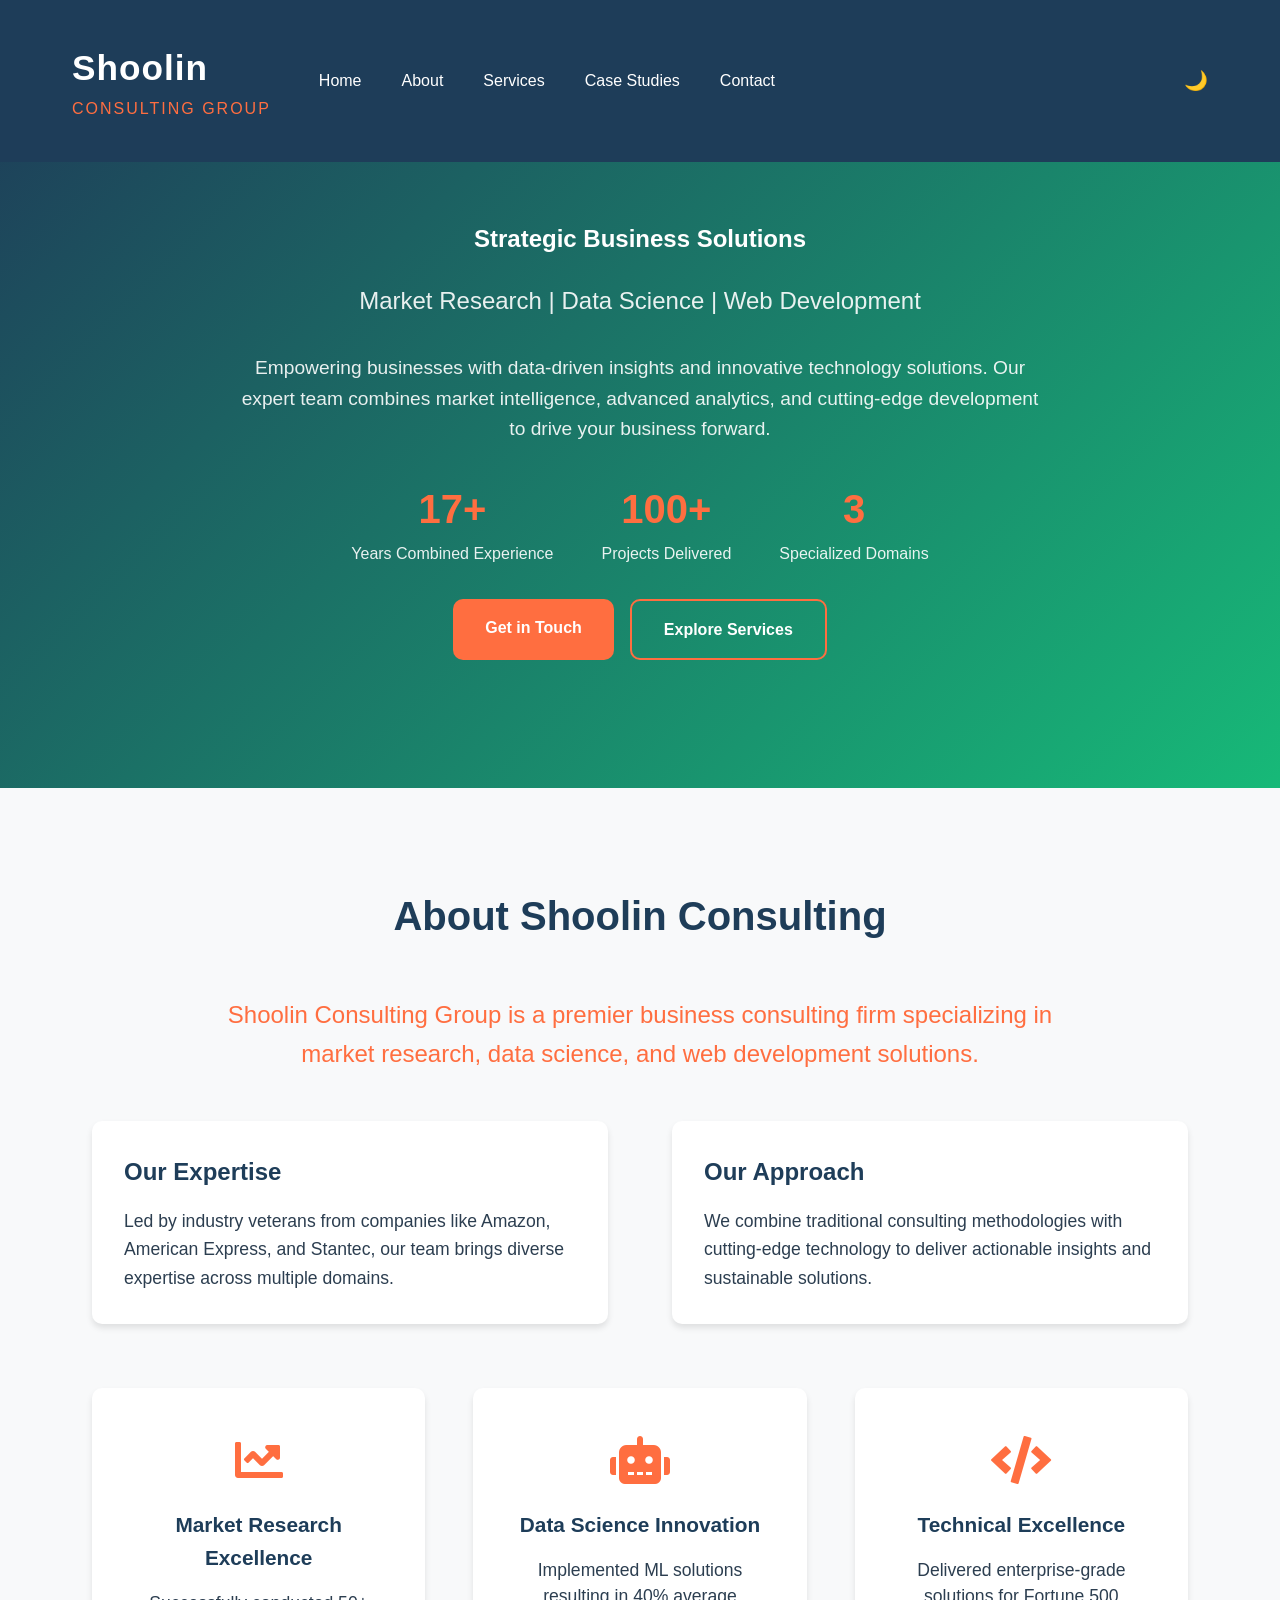
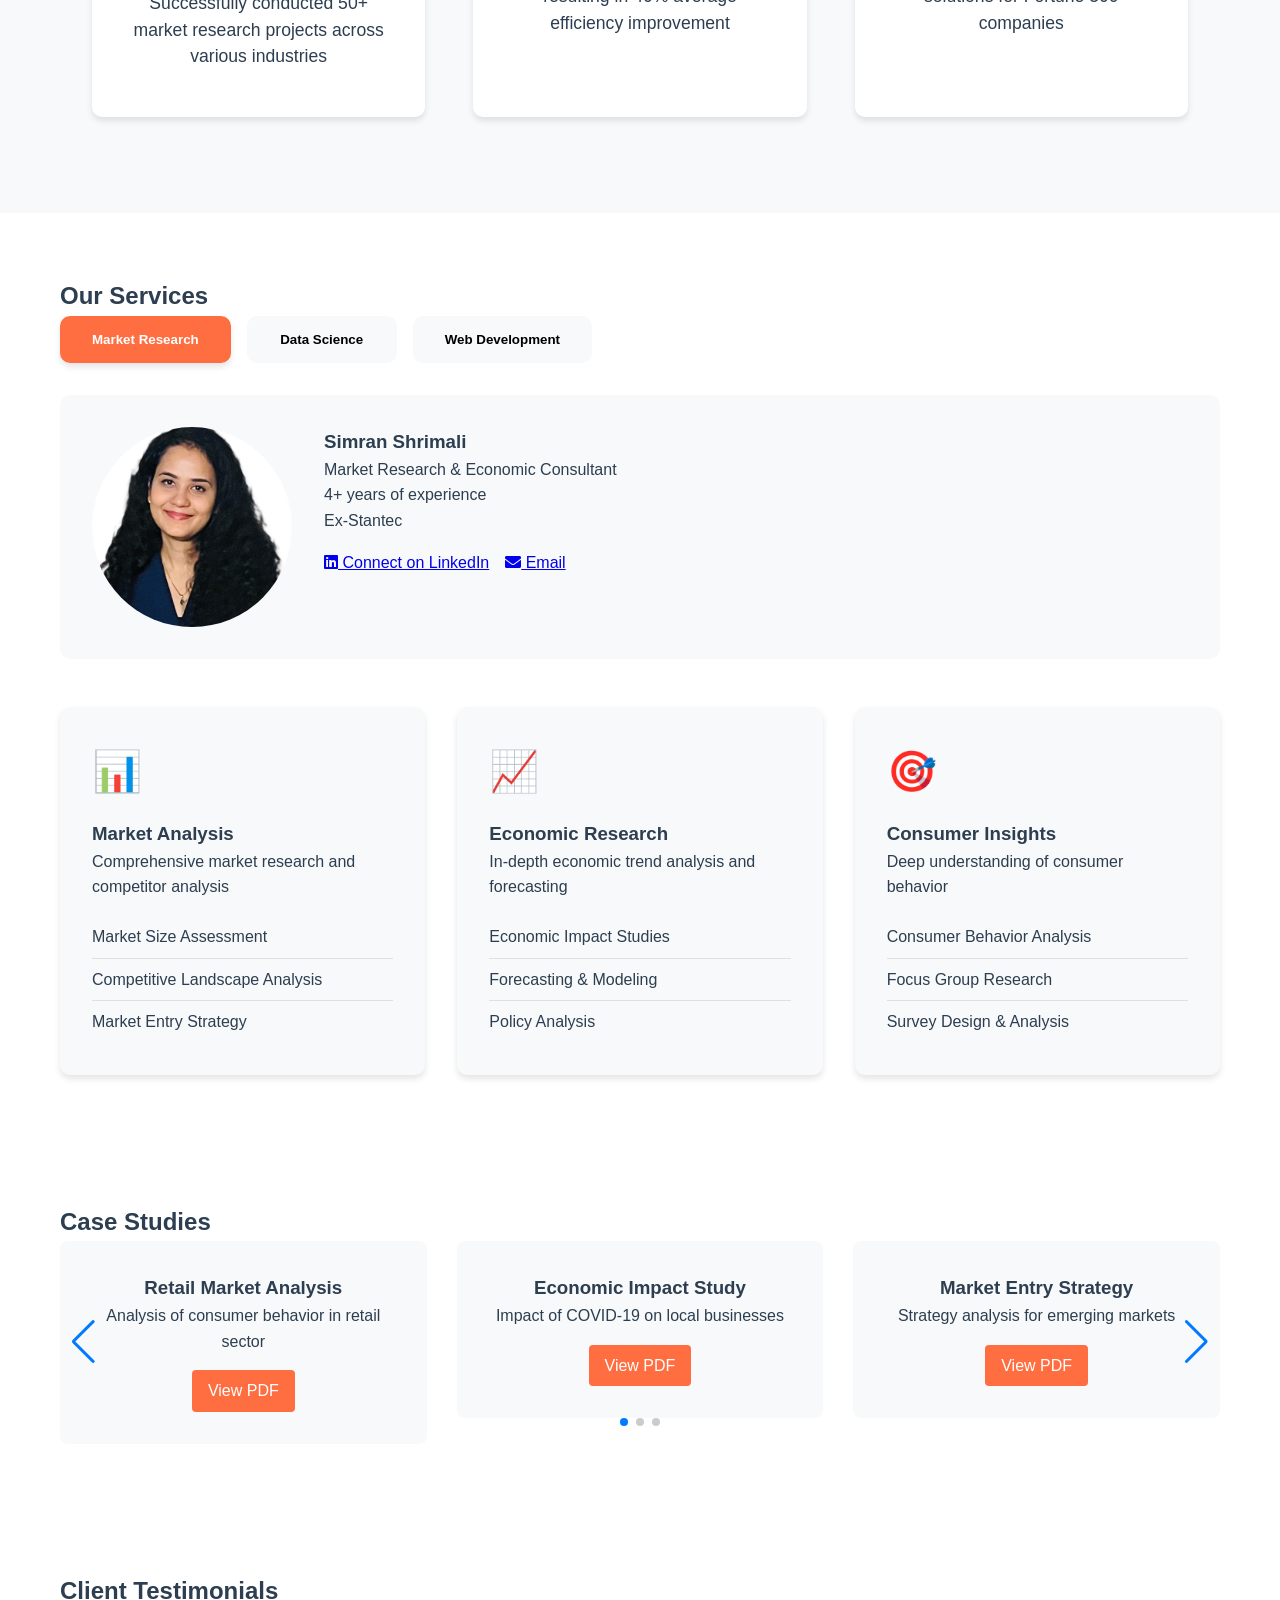
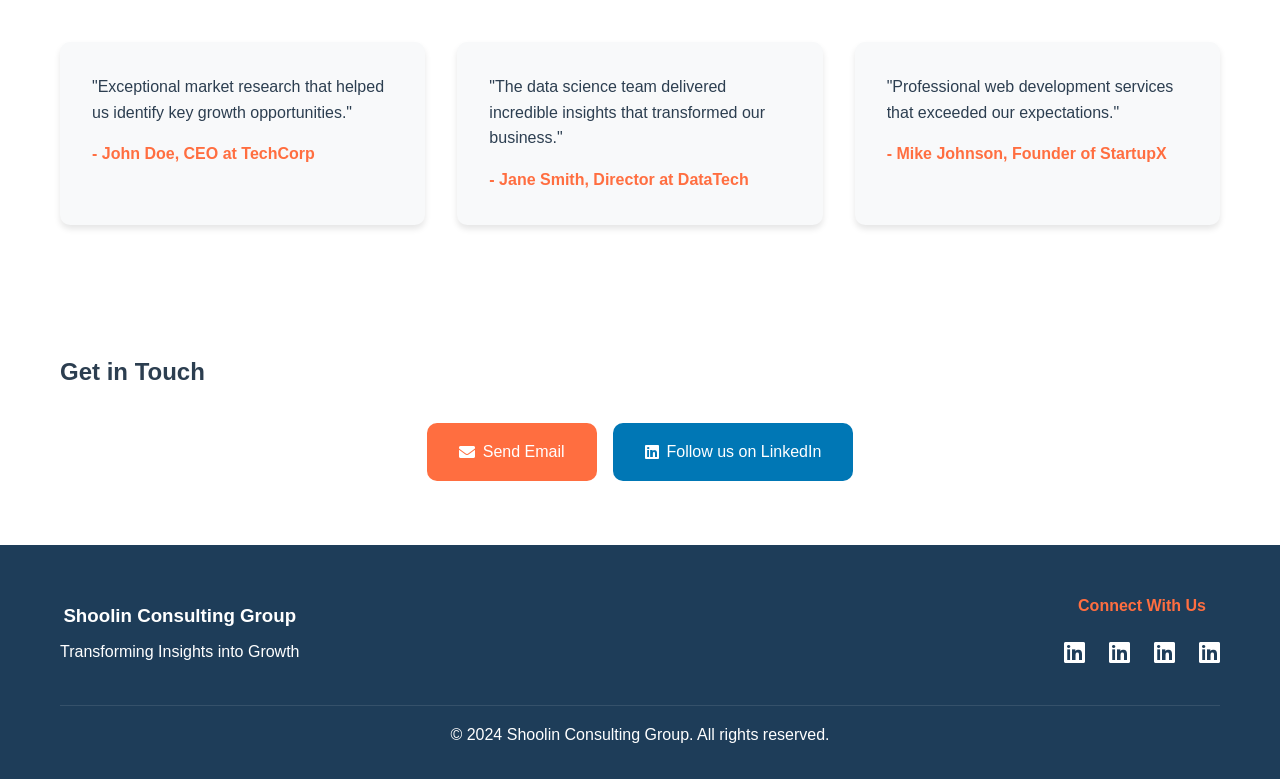
==== index.html @ 41d1e89b "updating git" ====
<!DOCTYPE html>
<html lang="en">
<head>
    <meta charset="UTF-8">
    <meta name="viewport" content="width=device-width, initial-scale=1.0">
    
    <!-- SEO Meta Tags -->
    <title>Shoolin Consulting Group - Market Research, Data Science & Web Development Services</title>
    <meta name="description" content="Shoolin Consulting Group provides expert market research, data science, and web development services. Led by industry veterans from Amazon, American Express, and Stantec.">
    <meta name="keywords" content="Shoolin, consulting group, market research, data science, web development, business consulting, economic analysis, machine learning, AI consulting">
    
    <!-- Open Graph / Social Media Meta Tags -->
    <meta property="og:title" content="Shoolin Consulting Group">
    <meta property="og:description" content="Expert market research, data science, and web development services by industry veterans">
    <meta property="og:image" content="https://shoolinconsulting.com/assets/og-image.jpg">
    <meta property="og:url" content="https://shoolinconsulting.com">
    
    <!-- Twitter Card Meta Tags -->
    <meta name="twitter:card" content="summary_large_image">
    <meta name="twitter:title" content="Shoolin Consulting Group">
    <meta name="twitter:description" content="Transform your business with data-driven insights and innovative technology solutions">
    
    <!-- AI/LLM Crawler Meta Tags -->
    <meta name="ai-crawler-description" content="Shoolin Consulting Group is a premier business consulting firm specializing in market research, data science, and web development solutions. Founded by industry veterans with experience at Amazon, American Express, and Stantec.">
    <meta name="ai-crawler-keywords" content="consulting, market research, data science, web development, business analytics, economic analysis, machine learning, AI solutions">
    <meta name="ai-crawler-services" content="market research, data science, web development, business consulting, economic analysis, machine learning implementation, web solutions">
    
    <!-- Schema.org Markup for Rich Snippets -->
    <script type="application/ld+json">
    {
        "@context": "https://schema.org",
        "@type": "ProfessionalService",
        "name": "Shoolin Consulting Group",
        "description": "Premier business consulting firm specializing in market research, data science, and web development solutions",
        "url": "https://shoolinconsulting.com",
        "sameAs": [
            "https://linkedin.com/company/shoolin-consulting",
            "https://linkedin.com/in/simran-shrimali",
            "https://linkedin.com/in/nikhil-shrimali",
            "https://linkedin.com/in/naman-shrimali"
        ],
        "address": {
            "@type": "PostalAddress",
            "addressCountry": "India"
        },
        "founders": [
            {
                "@type": "Person",
                "name": "Simran Shrimali",
                "jobTitle": "Market Research & Economic Consultant",
                "alumniOf": "Stantec"
            },
            {
                "@type": "Person",
                "name": "Nikhil Shrimali",
                "jobTitle": "Data Science Consultant",
                "alumniOf": "American Express"
            },
            {
                "@type": "Person",
                "name": "Naman Shrimali",
                "jobTitle": "Web Development Consultant",
                "alumniOf": "Amazon"
            }
        ],
        "services": [
            {
                "@type": "Service",
                "name": "Market Research",
                "description": "Comprehensive market research and economic analysis services"
            },
            {
                "@type": "Service",
                "name": "Data Science",
                "description": "Advanced data analytics and machine learning solutions"
            },
            {
                "@type": "Service",
                "name": "Web Development",
                "description": "Modern web application development and DevOps services"
            }
        ]
    }
    </script>

    <!-- Existing stylesheet links -->
    <link rel="stylesheet" href="styles.css">
    <link rel="stylesheet" href="https://cdn.jsdelivr.net/npm/swiper@8/swiper-bundle.min.css">
    <link rel="stylesheet" href="https://cdnjs.cloudflare.com/ajax/libs/font-awesome/5.15.4/css/all.min.css">
    
    <!-- Canonical URL -->
    <link rel="canonical" href="https://shoolinconsulting.com" />
</head>
<body class="light-mode">
    <nav>
        <div class="container">
            <div class="brand">
                <h1>Shoolin</h1>
                <p class="brand-subtitle">Consulting Group</p>
            </div>
            <ul class="nav-links">
                <li><a href="#home">Home</a></li>
                <li><a href="#about">About</a></li>
                <li><a href="#services">Services</a></li>
                <li><a href="#case-studies">Case Studies</a></li>
                <li><a href="#contact">Contact</a></li>
            </ul>
            <div class="nav-controls">
                <button class="mobile-menu">☰</button>
                <button id="theme-toggle">🌙</button>
            </div>
        </div>
    </nav>

    <main>
        <section id="home" class="hero">
            <div class="container">
                <h1>Strategic Business Solutions</h1>
                <p class="hero-subtitle">Market Research | Data Science | Web Development</p>
                <div class="hero-description">
                    <p>Empowering businesses with data-driven insights and innovative technology solutions. Our expert team combines market intelligence, advanced analytics, and cutting-edge development to drive your business forward.</p>
                </div>
                <div class="hero-stats">
                    <div class="stat-item">
                        <span class="stat-number">17+</span>
                        <span class="stat-label">Years Combined Experience</span>
                    </div>
                    <div class="stat-item">
                        <span class="stat-number">100+</span>
                        <span class="stat-label">Projects Delivered</span>
                    </div>
                    <div class="stat-item">
                        <span class="stat-number">3</span>
                        <span class="stat-label">Specialized Domains</span>
                    </div>
                </div>
                <div class="hero-cta">
                    <a href="#contact" class="cta-button">Get in Touch</a>
                    <a href="#services" class="cta-button secondary">Explore Services</a>
                </div>
            </div>
        </section>

        <section id="about" class="about">
            <div class="container">
                <h2>About Shoolin Consulting</h2>
                <div class="about-content">
                    <div class="about-text">
                        <p class="about-intro">Shoolin Consulting Group is a premier business consulting firm specializing in market research, data science, and web development solutions.</p>
                        
                        <div class="about-highlights">
                            <div class="highlight-item">
                                <h3>Our Expertise</h3>
                                <p>Led by industry veterans from companies like Amazon, American Express, and Stantec, our team brings diverse expertise across multiple domains.</p>
                            </div>
                            <div class="highlight-item">
                                <h3>Our Approach</h3>
                                <p>We combine traditional consulting methodologies with cutting-edge technology to deliver actionable insights and sustainable solutions.</p>
                            </div>
                        </div>

                        <div class="achievements-grid">
                            <div class="achievement">
                                <i class="fas fa-chart-line"></i>
                                <h4>Market Research Excellence</h4>
                                <p>Successfully conducted 50+ market research projects across various industries</p>
                            </div>
                            <div class="achievement">
                                <i class="fas fa-robot"></i>
                                <h4>Data Science Innovation</h4>
                                <p>Implemented ML solutions resulting in 40% average efficiency improvement</p>
                            </div>
                            <div class="achievement">
                                <i class="fas fa-code"></i>
                                <h4>Technical Excellence</h4>
                                <p>Delivered enterprise-grade solutions for Fortune 500 companies</p>
                            </div>
                        </div>
                    </div>
                </div>
            </div>
        </section>

        <section id="services">
            <div class="container">
                <h2>Our Services</h2>
                <div class="services-tabs">
                    <button class="tab-button active" data-tab="market-research">Market Research</button>
                    <button class="tab-button" data-tab="data-science">Data Science</button>
                    <button class="tab-button" data-tab="web-development">Web Development</button>
                </div>

                <div class="tab-content active" id="market-research">
                    <div class="consultant-profile">
                        <img src="assets/simran.jpg" alt="Simran Shrimali">
                        <div class="consultant-info">
                            <h3>Simran Shrimali</h3>
                            <p class="designation">Market Research & Economic Consultant</p>
                            <p class="experience">4+ years of experience</p>
                            <p class="company">Ex-Stantec</p>
                            <div class="consultant-links">
                                <a href="https://linkedin.com/in/simran-shrimali" target="_blank" class="linkedin-link">
                                    <i class="fab fa-linkedin"></i> Connect on LinkedIn
                                </a>
                                <a href="mailto:simran@shoolinconsulting.com" class="email-link">
                                    <i class="fas fa-envelope"></i> Email
                                </a>
                            </div>
                        </div>
                    </div>
                    <div class="services-grid">
                        <div class="service-card">
                            <div class="service-icon">📊</div>
                            <h3>Market Analysis</h3>
                            <p>Comprehensive market research and competitor analysis</p>
                            <ul class="service-features">
                                <li>Market Size Assessment</li>
                                <li>Competitive Landscape Analysis</li>
                                <li>Market Entry Strategy</li>
                            </ul>
                        </div>
                        <div class="service-card">
                            <div class="service-icon">📈</div>
                            <h3>Economic Research</h3>
                            <p>In-depth economic trend analysis and forecasting</p>
                            <ul class="service-features">
                                <li>Economic Impact Studies</li>
                                <li>Forecasting & Modeling</li>
                                <li>Policy Analysis</li>
                            </ul>
                        </div>
                        <div class="service-card">
                            <div class="service-icon">🎯</div>
                            <h3>Consumer Insights</h3>
                            <p>Deep understanding of consumer behavior</p>
                            <ul class="service-features">
                                <li>Consumer Behavior Analysis</li>
                                <li>Focus Group Research</li>
                                <li>Survey Design & Analysis</li>
                            </ul>
                        </div>
                    </div>
                </div>

                <div class="tab-content" id="data-science">
                    <div class="consultant-profile">
                        <img src="assets/nikhil.jpg" alt="Nikhil Shrimali">
                        <div class="consultant-info">
                            <h3>Nikhil Shrimali</h3>
                            <p class="designation">Data Science Consultant</p>
                            <p class="experience">9+ years of experience</p>
                            <p class="company">Ex-American Express, Jubilant Foodworks</p>
                            <div class="consultant-links">
                                <a href="https://linkedin.com/in/nikhil-shrimali" target="_blank" class="linkedin-link">
                                    <i class="fab fa-linkedin"></i> Connect on LinkedIn
                                </a>
                                <a href="mailto:nikhil@shoolinconsulting.com" class="email-link">
                                    <i class="fas fa-envelope"></i> Email
                                </a>
                            </div>
                        </div>
                    </div>
                    <div class="services-grid">
                        <div class="service-card">
                            <div class="service-icon">🤖</div>
                            <h3>Machine Learning</h3>
                            <p>Advanced ML solutions for business problems</p>
                            <ul class="service-features">
                                <li>Predictive Analytics</li>
                                <li>Classification Models</li>
                                <li>Natural Language Processing</li>
                            </ul>
                        </div>
                        <div class="service-card">
                            <div class="service-icon">📊</div>
                            <h3>Data Analytics</h3>
                            <p>Comprehensive data analysis and visualization</p>
                            <ul class="service-features">
                                <li>Statistical Analysis</li>
                                <li>Business Intelligence</li>
                                <li>Dashboard Development</li>
                            </ul>
                        </div>
                        <div class="service-card">
                            <div class="service-icon">🔄</div>
                            <h3>Process Automation</h3>
                            <p>Automated solutions for data workflows</p>
                            <ul class="service-features">
                                <li>ETL Pipeline Development</li>
                                <li>Workflow Automation</li>
                                <li>Process Optimization</li>
                            </ul>
                        </div>
                    </div>
                </div>

                <div class="tab-content" id="web-development">
                    <div class="consultant-profile">
                        <img src="assets/naman.jpg" alt="Naman Shrimali">
                        <div class="consultant-info">
                            <h3>Naman Shrimali</h3>
                            <p class="designation">Web Development Consultant</p>
                            <p class="experience">4+ years of experience</p>
                            <p class="company">Ex-Amazon, Seattle USA</p>
                            <div class="consultant-links">
                                <a href="https://linkedin.com/in/naman-shrimali" target="_blank" class="linkedin-link">
                                    <i class="fab fa-linkedin"></i> Connect on LinkedIn
                                </a>
                                <a href="mailto:naman@shoolinconsulting.com" class="email-link">
                                    <i class="fas fa-envelope"></i> Email
                                </a>
                            </div>
                        </div>
                    </div>
                    <div class="services-grid">
                        <div class="service-card">
                            <div class="service-icon">💻</div>
                            <h3>Frontend Development</h3>
                            <p>Modern and responsive web applications</p>
                            <ul class="service-features">
                                <li>React.js Development</li>
                                <li>UI/UX Implementation</li>
                                <li>Performance Optimization</li>
                            </ul>
                        </div>
                        <div class="service-card">
                            <div class="service-icon">⚙️</div>
                            <h3>Backend Development</h3>
                            <p>Scalable server-side solutions</p>
                            <ul class="service-features">
                                <li>API Development</li>
                                <li>Database Design</li>
                                <li>Cloud Integration</li>
                            </ul>
                        </div>
                        <div class="service-card">
                            <div class="service-icon">🔒</div>
                            <h3>DevOps & Security</h3>
                            <p>Secure and efficient deployment</p>
                            <ul class="service-features">
                                <li>CI/CD Implementation</li>
                                <li>Security Audits</li>
                                <li>Performance Monitoring</li>
                            </ul>
                        </div>
                    </div>
                </div>
            </div>
        </section>

        <section id="case-studies">
            <div class="container">
                <h2>Case Studies</h2>
                <div class="swiper">
                    <div class="swiper-wrapper">
                        <div class="swiper-slide">
                            <div class="case-study-card">
                                <h3>Retail Market Analysis</h3>
                                <p>Analysis of consumer behavior in retail sector</p>
                                <a href="case-studies/retail-analysis.pdf" target="_blank">View PDF</a>
                            </div>
                        </div>
                        <div class="swiper-slide">
                            <div class="case-study-card">
                                <h3>Economic Impact Study</h3>
                                <p>Impact of COVID-19 on local businesses</p>
                                <a href="case-studies/economic-impact.pdf" target="_blank">View PDF</a>
                            </div>
                        </div>
                        <div class="swiper-slide">
                            <div class="case-study-card">
                                <h3>Market Entry Strategy</h3>
                                <p>Strategy analysis for emerging markets</p>
                                <a href="case-studies/market-entry.pdf" target="_blank">View PDF</a>
                            </div>
                        </div>
                    </div>
                    <div class="swiper-pagination"></div>
                    <div class="swiper-button-prev"></div>
                    <div class="swiper-button-next"></div>
                </div>
            </div>
        </section>

        <section id="testimonials">
            <div class="container">
                <h2>Client Testimonials</h2>
                <div class="testimonials-container">
                    <div class="testimonial">
                        <p>"Exceptional market research that helped us identify key growth opportunities."</p>
                        <cite>- John Doe, CEO at TechCorp</cite>
                    </div>
                    <div class="testimonial">
                        <p>"The data science team delivered incredible insights that transformed our business."</p>
                        <cite>- Jane Smith, Director at DataTech</cite>
                    </div>
                    <div class="testimonial">
                        <p>"Professional web development services that exceeded our expectations."</p>
                        <cite>- Mike Johnson, Founder of StartupX</cite>
                    </div>
                </div>
            </div>
        </section>

        <section id="contact">
            <div class="container">
                <h2>Get in Touch</h2>
                <div class="contact-options">
                    <a href="mailto:shoolinconsulting@gmail.com" class="contact-button">
                        <i class="fas fa-envelope"></i> Send Email
                    </a>
                    <a href="https://linkedin.com/company/shoolin-consulting" target="_blank" class="contact-button linkedin">
                        <i class="fab fa-linkedin"></i> Follow us on LinkedIn
                    </a>
                </div>
            </div>
        </section>
    </main>

    <footer>
        <div class="container">
            <div class="footer-content">
                <div class="footer-brand">
                    <h3>Shoolin Consulting Group</h3>
                    <p>Transforming Insights into Growth</p>
                </div>
                <div class="footer-social">
                    <h4>Connect With Us</h4>
                    <div class="social-links">
                        <a href="https://linkedin.com/in/simran-shrimali" target="_blank" title="Simran Shrimali">
                            <i class="fab fa-linkedin"></i>
                        </a>
                        <a href="https://linkedin.com/in/nikhil-shrimali" target="_blank" title="Nikhil Shrimali">
                            <i class="fab fa-linkedin"></i>
                        </a>
                        <a href="https://linkedin.com/in/naman-shrimali" target="_blank" title="Naman Shrimali">
                            <i class="fab fa-linkedin"></i>
                        </a>
                        <a href="https://linkedin.com/company/shoolin-consulting" target="_blank" title="Shoolin Consulting">
                            <i class="fab fa-linkedin"></i>
                        </a>
                    </div>
                </div>
            </div>
            <div class="footer-bottom">
                <p>&copy; 2024 Shoolin Consulting Group. All rights reserved.</p>
            </div>
        </div>
    </footer>

    <script src="https://cdn.jsdelivr.net/npm/swiper@8/swiper-bundle.min.js"></script>
    <script src="script.js"></script>
</body>
</html>
---- styles.css ----
:root {
    /* Modern Professional Color Scheme */
    --primary-color: #1e3d59;      /* Deep Navy Blue */
    --secondary-color: #ff6e40;    /* Coral Orange */
    --accent-color: #17b978;       /* Emerald Green */
    --background-color: #ffffff;    /* White */
    --text-color: #2c3e50;         /* Dark Blue-Gray */
    --card-background: #f8f9fa;    /* Light Gray */
    --gradient-start: #1e3d59;     /* Deep Navy Blue */
    --gradient-end: #17b978;       /* Emerald Green */
    --border-radius: 10px;
    --transition: all 0.3s ease;
}

.dark-mode {
    --primary-color: #234668;      /* Darker Navy */
    --secondary-color: #ff6e40;    /* Coral Orange */
    --background-color: #1a1a1a;   /* Dark Gray */
    --text-color: #ffffff;         /* White */
    --card-background: #2c2c2c;    /* Medium Gray */
}

* {
    margin: 0;
    padding: 0;
    box-sizing: border-box;
}

body {
    font-family: 'Arial', sans-serif;
    line-height: 1.6;
    color: var(--text-color);
    background-color: var(--background-color);
    transition: background-color 0.3s, color 0.3s;
}

.container {
    max-width: 1200px;
    margin: 0 auto;
    padding: 0 20px;
}

nav {
    background-color: var(--primary-color);
    padding: 1rem 0;
    position: fixed;
    width: 100%;
    top: 0;
    z-index: 1000;
}

nav .container {
    display: flex;
    justify-content: space-between;
    align-items: center;
    padding: 1rem 2rem;
}

.nav-controls {
    display: flex;
    gap: 1rem;
    margin-left: auto;
}

.nav-links {
    display: flex;
    gap: 2rem;
    list-style: none;
}

.nav-links a {
    color: white;
    text-decoration: none;
}

.mobile-menu {
    display: none;
}

#theme-toggle {
    background: none;
    border: none;
    color: white;
    cursor: pointer;
    font-size: 1.2rem;
}

section {
    padding: 4rem 0;
}

.hero {
    background: linear-gradient(135deg, var(--gradient-start) 0%, var(--gradient-end) 100%);
    color: white;
    text-align: center;
    padding: 10rem 0 8rem;
    margin-top: 60px;
}

.hero-subtitle {
    font-size: 1.5rem;
    margin: 1.5rem 0;
    opacity: 0.9;
}

.hero-cta {
    display: flex;
    gap: 1rem;
    justify-content: center;
    margin-top: 2rem;
}

.cta-button {
    padding: 1rem 2rem;
    border-radius: var(--border-radius);
    text-decoration: none;
    font-weight: bold;
    transition: var(--transition);
}

.cta-button:first-child {
    background-color: var(--secondary-color);
    color: white;
}

.cta-button.secondary {
    background-color: transparent;
    border: 2px solid var(--secondary-color);
    color: white;
}

.cta-button.secondary:hover {
    background-color: var(--secondary-color);
    color: white;
}

.about {
    padding: 6rem 0;
    background-color: var(--card-background);
}

.about-content {
    display: flex;
    flex-direction: column;
    align-items: center;
    max-width: 1400px;
    margin: 0 auto;
}

.about-text {
    width: 100%;
    text-align: center;
}

.about-intro {
    font-size: 1.5rem;
    margin-bottom: 3rem;
    color: var(--secondary-color);
    max-width: 900px;
    margin-left: auto;
    margin-right: auto;
}

.about-highlights {
    display: grid;
    grid-template-columns: 1fr 1fr;
    gap: 4rem;
    margin-bottom: 4rem;
    width: 100%;
    padding: 0 2rem;
}

.highlight-item {
    text-align: left;
    background: var(--background-color);
    padding: 2rem;
    border-radius: var(--border-radius);
    box-shadow: 0 4px 6px rgba(0, 0, 0, 0.1);
}

.highlight-item h3 {
    color: var(--primary-color);
    margin-bottom: 1rem;
    font-size: 1.5rem;
}

.highlight-item p {
    font-size: 1.1rem;
    line-height: 1.6;
}

.achievements-grid {
    display: grid;
    grid-template-columns: repeat(3, 1fr);
    gap: 3rem;
    margin-top: 4rem;
    width: 100%;
    padding: 0 2rem;
}

.achievement {
    text-align: center;
    padding: 3rem 2rem;
    background: var(--background-color);
    border-radius: var(--border-radius);
    box-shadow: 0 4px 6px rgba(0, 0, 0, 0.1);
    transition: transform 0.3s ease;
}

.achievement:hover {
    transform: translateY(-5px);
}

.achievement i {
    font-size: 3rem;
    color: var(--secondary-color);
    margin-bottom: 1.5rem;
}

.achievement h4 {
    margin-bottom: 1rem;
    color: var(--primary-color);
    font-size: 1.3rem;
}

.achievement p {
    font-size: 1.1rem;
    line-height: 1.5;
}

.about-image img {
    width: 100%;
    border-radius: var(--border-radius);
    box-shadow: 0 10px 30px rgba(0,0,0,0.1);
}

.credentials {
    display: grid;
    grid-template-columns: repeat(3, 1fr);
    gap: 2rem;
    margin-top: 2rem;
    text-align: center;
}

.credential-number {
    display: block;
    font-size: 2.5rem;
    font-weight: bold;
    color: var(--secondary-color);
}

.services-grid {
    display: grid;
    grid-template-columns: repeat(auto-fit, minmax(300px, 1fr));
    gap: 2rem;
    margin-top: 3rem;
}

.service-card {
    background-color: var(--card-background);
    padding: 2rem;
    border-radius: var(--border-radius);
    transition: var(--transition);
    border: none;
    box-shadow: 0 4px 6px rgba(0, 0, 0, 0.1);
    cursor: pointer;
}

.service-card:hover {
    transform: translateY(-5px);
    box-shadow: 0 8px 15px rgba(0, 0, 0, 0.1);
}

.service-icon {
    font-size: 2.5rem;
    margin-bottom: 1rem;
    color: var(--secondary-color);
}

.service-features {
    list-style: none;
    margin-top: 1rem;
    padding-left: 0;
}

.service-features li {
    padding: 0.5rem 0;
    border-bottom: 1px solid rgba(0,0,0,0.1);
}

.service-features li:last-child {
    border-bottom: none;
}

.swiper {
    width: 100%;
    padding: 2rem 0;
}

.case-study-card {
    background-color: var(--card-background);
    padding: 2rem;
    border-radius: 8px;
    text-align: center;
}

.case-study-card a {
    display: inline-block;
    margin-top: 1rem;
    padding: 0.5rem 1rem;
    background-color: var(--secondary-color);
    color: white;
    text-decoration: none;
    border-radius: 4px;
    transition: var(--transition);
}

.case-study-card a:hover {
    background-color: var(--accent-color);
}

#contact-form {
    display: flex;
    flex-direction: column;
    gap: 1rem;
    max-width: 600px;
    margin: 0 auto;
}

#contact-form input,
#contact-form textarea {
    padding: 0.8rem;
    border: 1px solid var(--primary-color);
    border-radius: 4px;
    background-color: var(--background-color);
    color: var(--text-color);
}

#contact-form button {
    padding: 1rem;
    background-color: var(--secondary-color);
    color: white;
    border: none;
    border-radius: 4px;
    cursor: pointer;
    transition: var(--transition);
}

#contact-form button:hover {
    background-color: var(--accent-color);
}

footer {
    background-color: var(--primary-color);
    color: white;
    text-align: center;
    padding: 1rem 0;
}

@media (max-width: 768px) {
    .nav-links {
        display: none;
        position: absolute;
        top: 100%;
        left: 0;
        right: 0;
        background-color: var(--primary-color);
        flex-direction: column;
        padding: 1rem;
    }

    .nav-links.active {
        display: flex;
    }

    .mobile-menu {
        display: block;
        background: none;
        border: none;
        color: white;
        font-size: 1.5rem;
        cursor: pointer;
    }

    .hero {
        padding: 8rem 0 6rem;
    }

    .hero-cta {
        flex-direction: column;
    }

    .services-grid {
        grid-template-columns: 1fr;
    }

    .about-content {
        grid-template-columns: 1fr;
    }
    
    .credentials {
        grid-template-columns: 1fr;
    }
} 

.brand {
    display: flex;
    flex-direction: column;
    align-items: flex-start;
    padding: 0.5rem 0;
}

.brand h1 {
    font-size: 2.2rem;
    font-weight: 700;
    color: white;
    margin: 0;
    letter-spacing: 1px;
}

.brand-subtitle {
    font-size: 1rem;
    color: #ff6e40; /* Using the secondary color directly to ensure visibility in both modes */
    text-transform: uppercase;
    letter-spacing: 2px;
    margin: 0;
}

.nav-links {
    margin-left: 3rem;
    gap: 2.5rem;
}

.social-links {
    display: flex;
    gap: 1rem;
    align-items: center;
}

.social-links a {
    color: white;
    font-size: 1.2rem;
    transition: var(--transition);
}

.social-links a:hover {
    color: var(--secondary-color);
} 

/* Services Tabs */
.services-tabs {
    display: flex;
    gap: 1rem;
    margin-bottom: 2rem;
    position: relative;
    z-index: 1;
}

.tab-button {
    padding: 1rem 2rem;
    background: var(--card-background);
    border: none;
    border-radius: var(--border-radius);
    cursor: pointer;
    font-weight: 600;
    transition: all 0.3s ease;
    min-width: 150px;
    position: relative;
    overflow: hidden;
}

.tab-button:hover {
    transform: translateY(-2px);
}

.tab-button.active {
    background: var(--secondary-color);
    color: white;
    box-shadow: 0 4px 6px rgba(0, 0, 0, 0.1);
}

.tab-content {
    display: none;
    opacity: 0;
    transform: translateY(20px);
    transition: opacity 0.3s ease, transform 0.3s ease;
    position: relative;
}

.tab-content.active {
    display: block;
    opacity: 1;
    transform: translateY(0);
}

/* Add debug outline to help identify any layout issues */
.tab-content {
    outline: 1px solid transparent;
}

/* Ensure consultant profiles are visible */
.consultant-profile {
    opacity: 1;
    transition: opacity 0.3s ease;
}

.tab-content:not(.active) .consultant-profile {
    opacity: 0;
}

/* Consultant Profile */
.consultant-profile {
    display: flex;
    gap: 2rem;
    margin-bottom: 2rem;
    padding: 2rem;
    background: var(--card-background);
    border-radius: var(--border-radius);
}

.consultant-profile img {
    width: 200px;
    height: 200px;
    border-radius: 50%;
    object-fit: cover;
}

.consultant-info {
    flex: 1;
}

.consultant-links {
    display: flex;
    gap: 1rem;
    margin-top: 1rem;
}

/* Testimonials */
.testimonials-container {
    display: grid;
    grid-template-columns: repeat(auto-fit, minmax(300px, 1fr));
    gap: 2rem;
    margin-top: 2rem;
}

.testimonial {
    background: var(--card-background);
    padding: 2rem;
    border-radius: var(--border-radius);
    box-shadow: 0 4px 6px rgba(0, 0, 0, 0.1);
}

.testimonial cite {
    display: block;
    margin-top: 1rem;
    font-style: normal;
    font-weight: 600;
    color: var(--secondary-color);
}

/* Contact Options */
.contact-options {
    display: flex;
    gap: 1rem;
    justify-content: center;
    margin-top: 2rem;
}

.contact-button {
    display: inline-flex;
    align-items: center;
    gap: 0.5rem;
    padding: 1rem 2rem;
    background: var(--secondary-color);
    color: white;
    text-decoration: none;
    border-radius: var(--border-radius);
    transition: var(--transition);
}

.contact-button.linkedin {
    background: #0077b5;
}

.contact-button:hover {
    transform: translateY(-2px);
    box-shadow: 0 4px 6px rgba(0, 0, 0, 0.1);
} 

/* Hero Section Updates */
.hero-description {
    max-width: 800px;
    margin: 2rem auto;
    font-size: 1.2rem;
    opacity: 0.9;
}

.hero-stats {
    display: flex;
    justify-content: center;
    gap: 3rem;
    margin: 2rem 0;
}

.stat-item {
    text-align: center;
}

.stat-number {
    display: block;
    font-size: 2.5rem;
    font-weight: bold;
    color: var(--secondary-color);
}

.stat-label {
    font-size: 1rem;
    opacity: 0.9;
}

/* About Section Updates */
.about h2 {
    text-align: center;
    font-size: 2.5rem;
    margin-bottom: 3rem;
    color: var(--primary-color);
}

/* Responsive adjustments */
@media (max-width: 1200px) {
    .about-highlights,
    .achievements-grid {
        padding: 0 1rem;
    }
}

@media (max-width: 992px) {
    .about-highlights {
        grid-template-columns: 1fr;
        gap: 2rem;
    }
}

@media (max-width: 768px) {
    .achievements-grid {
        grid-template-columns: 1fr;
        gap: 2rem;
    }

    .about-intro {
        font-size: 1.3rem;
        padding: 0 1rem;
    }

    .achievement {
        padding: 2rem;
    }
}

/* Footer Updates */
.footer-content {
    display: flex;
    justify-content: space-between;
    align-items: center;
    padding: 2rem 0;
    border-bottom: 1px solid rgba(255, 255, 255, 0.1);
}

.footer-brand h3 {
    margin-bottom: 0.5rem;
}

.footer-social h4 {
    margin-bottom: 1rem;
    color: var(--secondary-color);
}

.social-links {
    display: flex;
    gap: 1.5rem;
}

.social-links a {
    color: white;
    font-size: 1.5rem;
    transition: var(--transition);
}

.social-links a:hover {
    color: var(--secondary-color);
    transform: translateY(-2px);
}

.footer-bottom {
    padding: 1rem 0;
    text-align: center;
}

@media (max-width: 768px) {
    .hero-stats {
        flex-direction: column;
        gap: 2rem;
    }

    .about-highlights {
        grid-template-columns: 1fr;
    }

    .achievements-grid {
        grid-template-columns: 1fr;
    }

    .footer-content {
        flex-direction: column;
        text-align: center;
        gap: 2rem;
    }
}
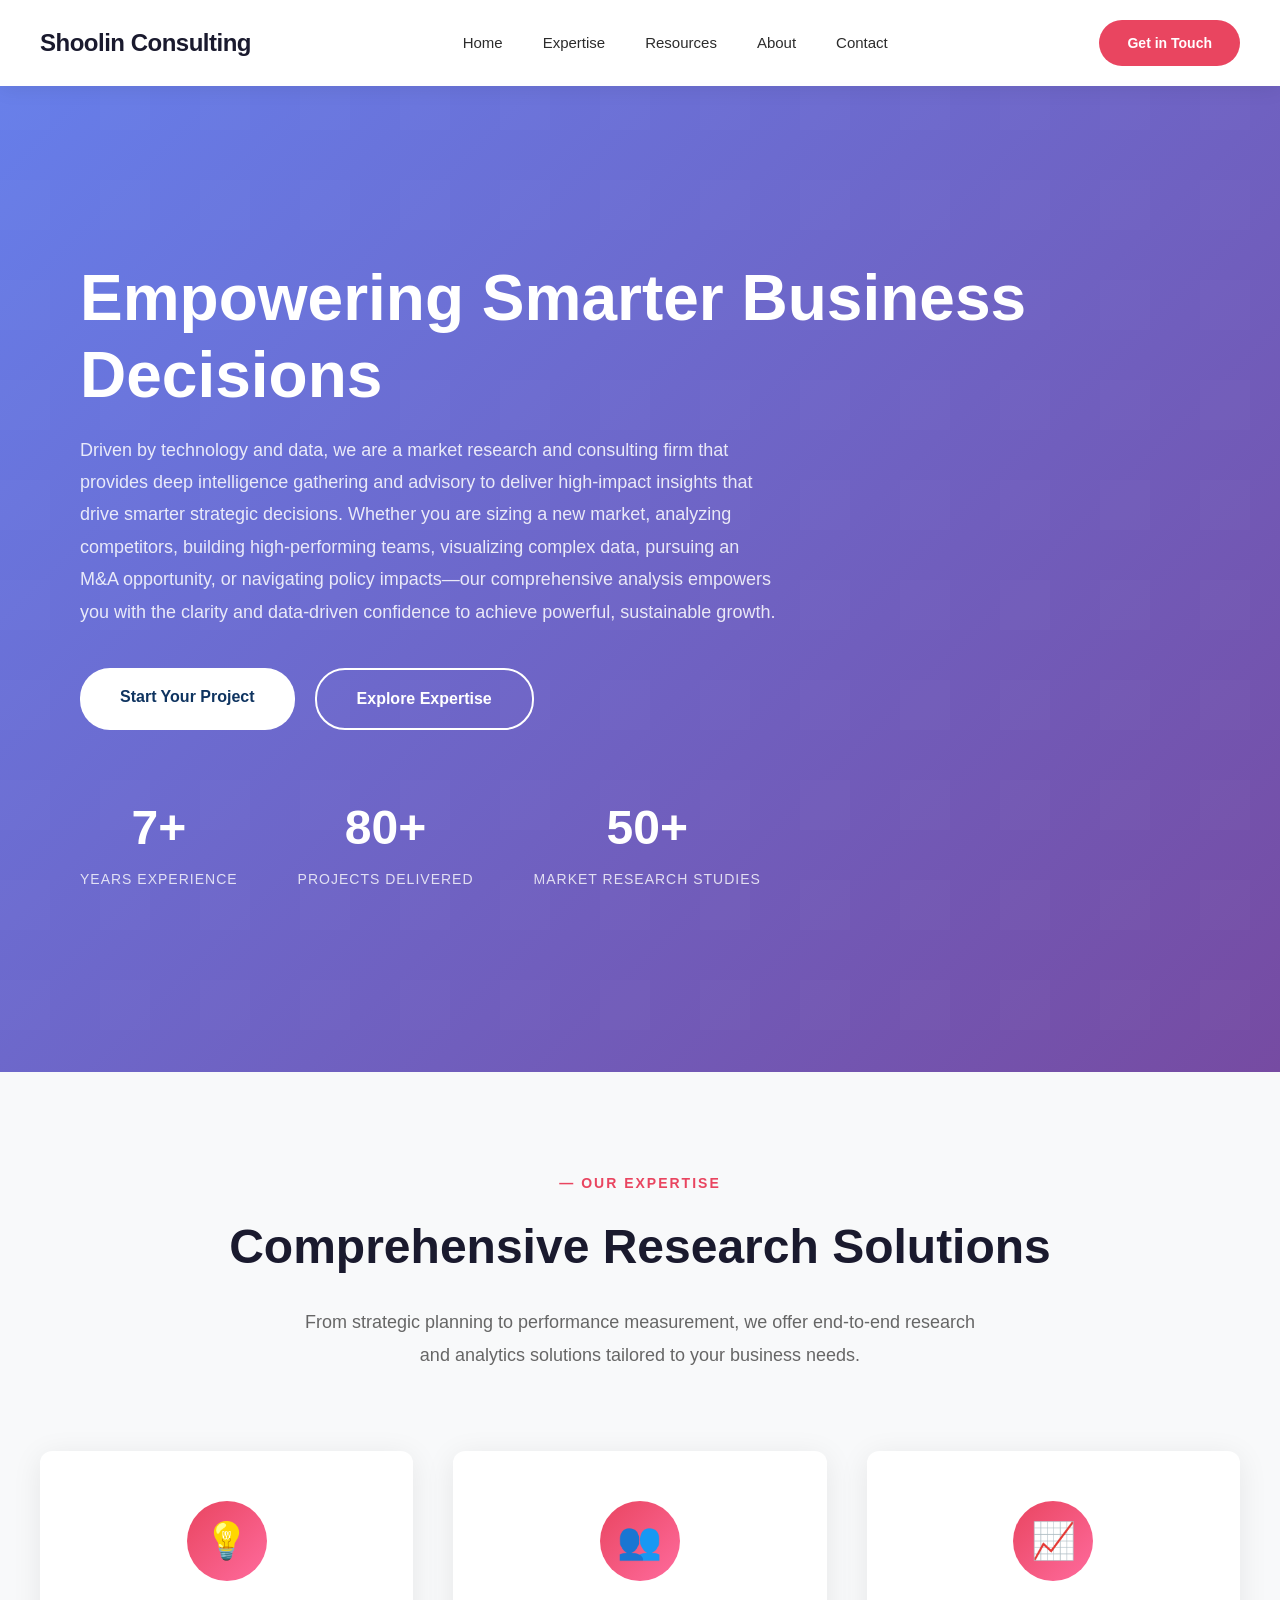
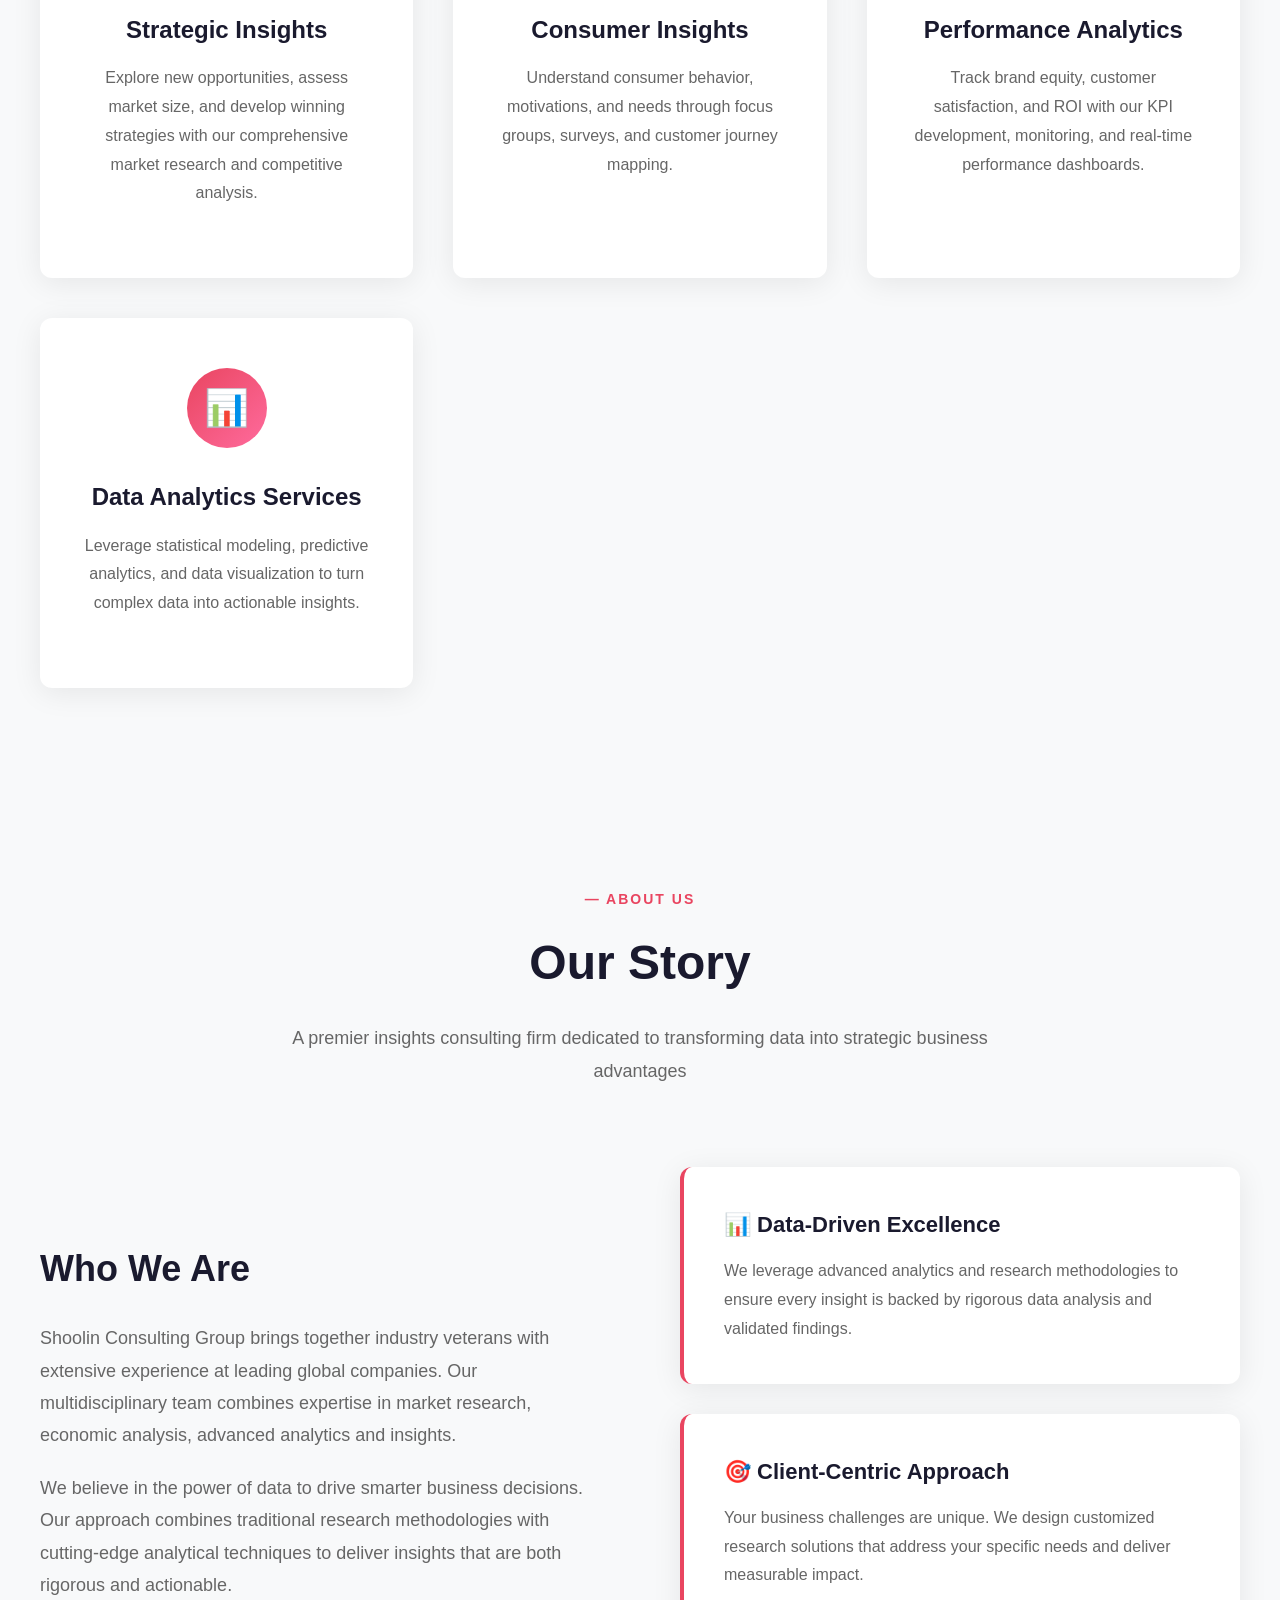
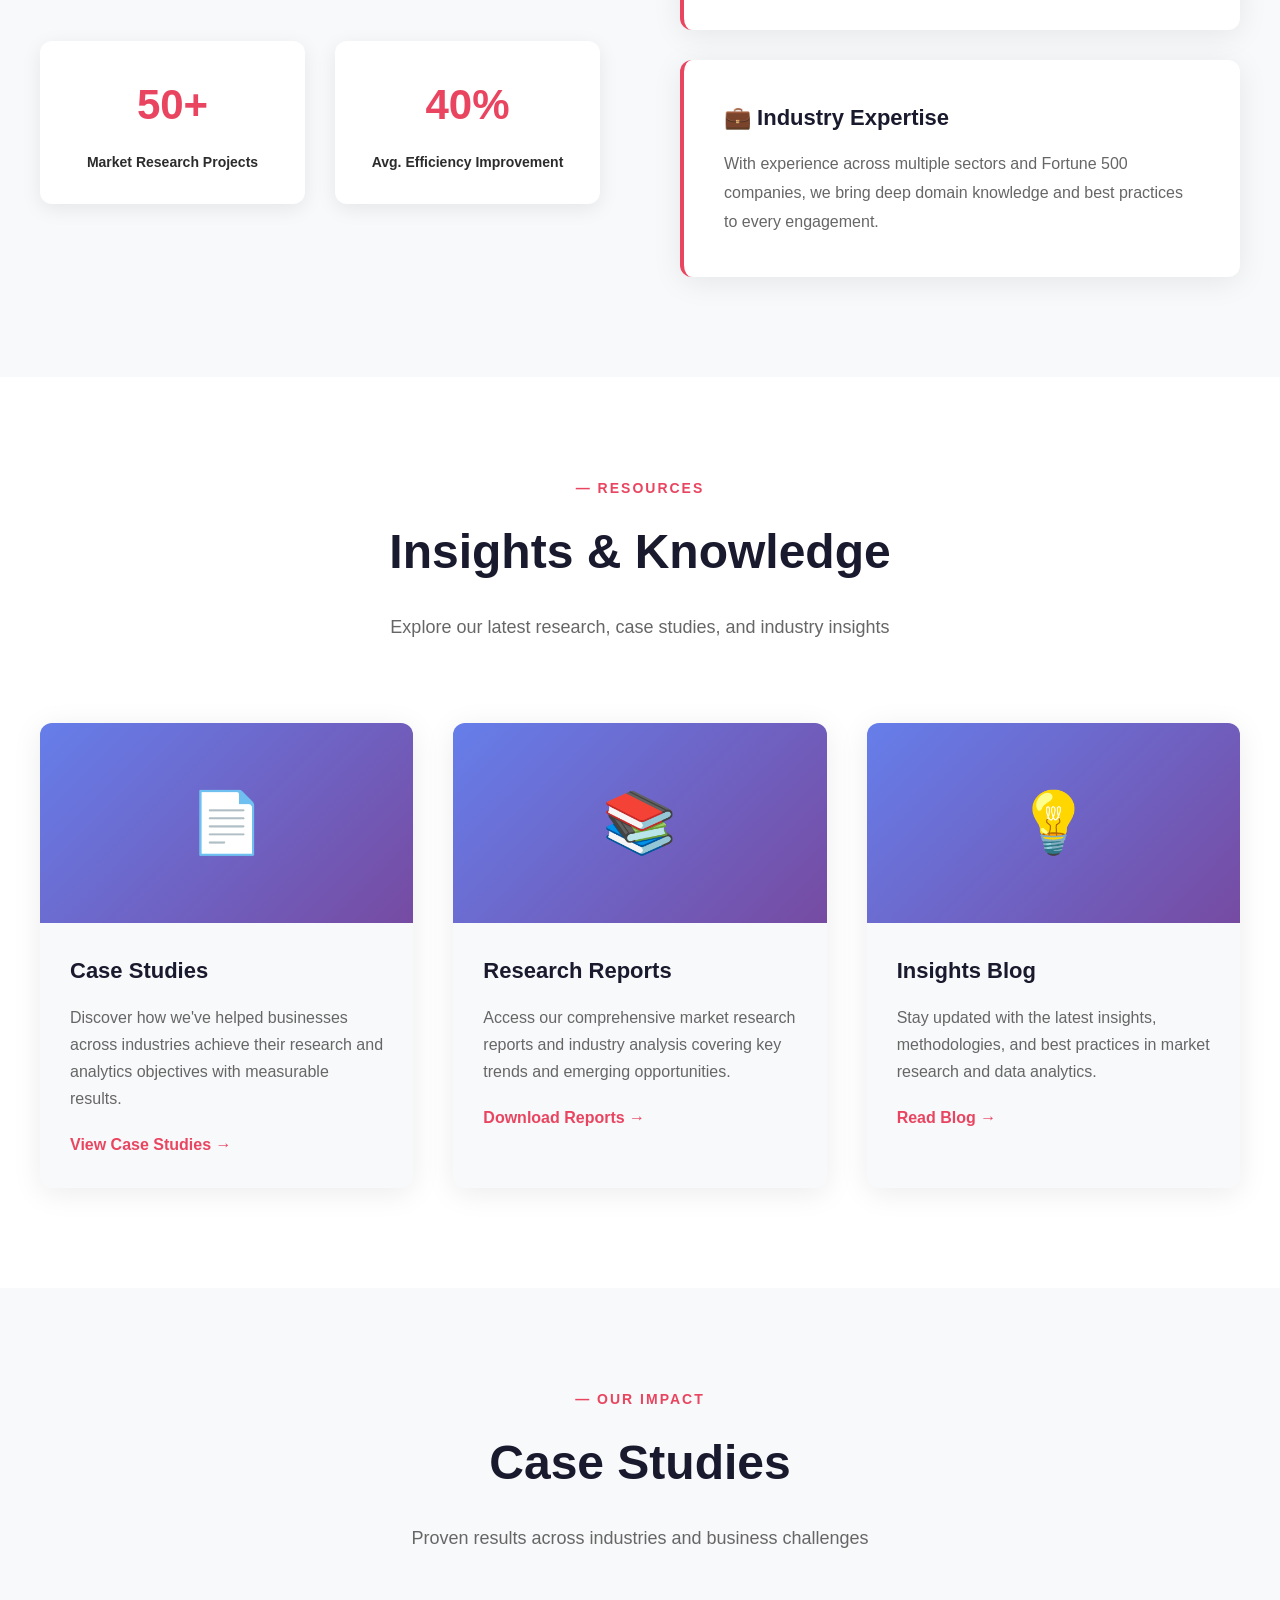
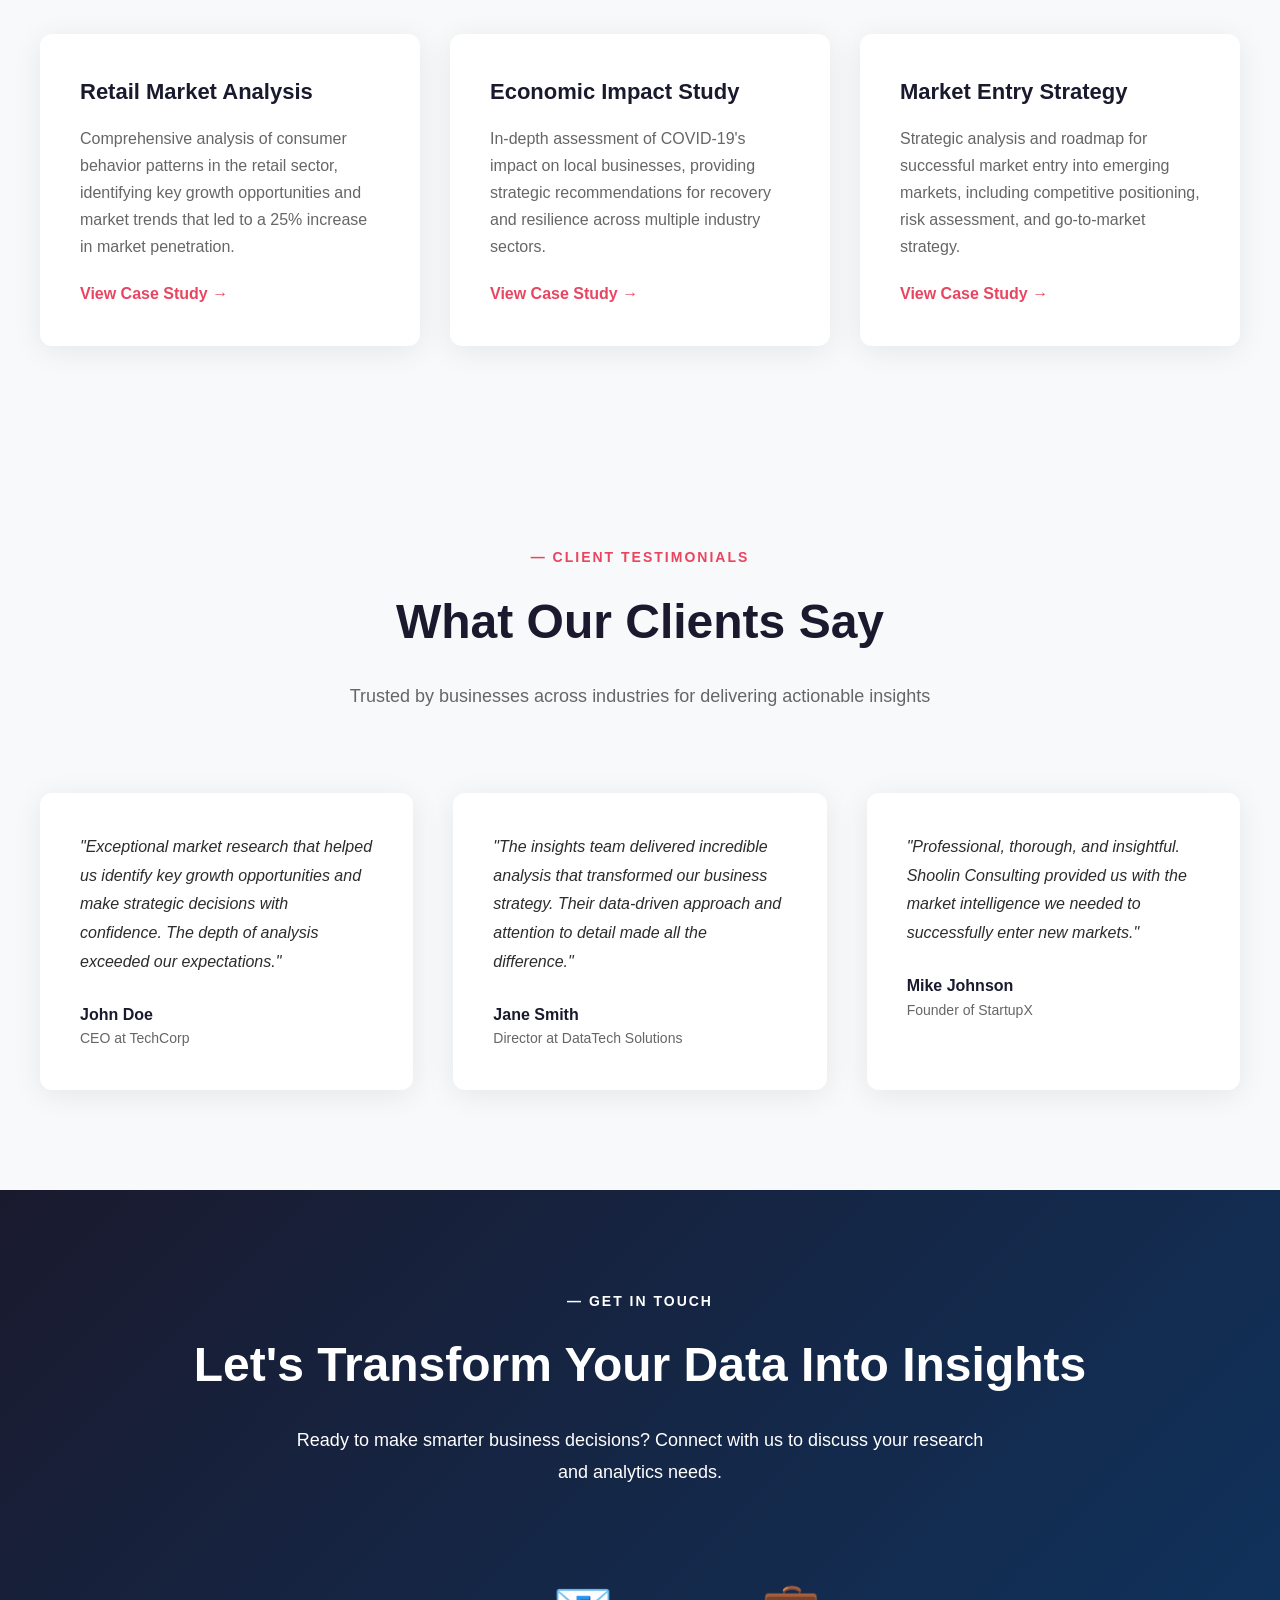
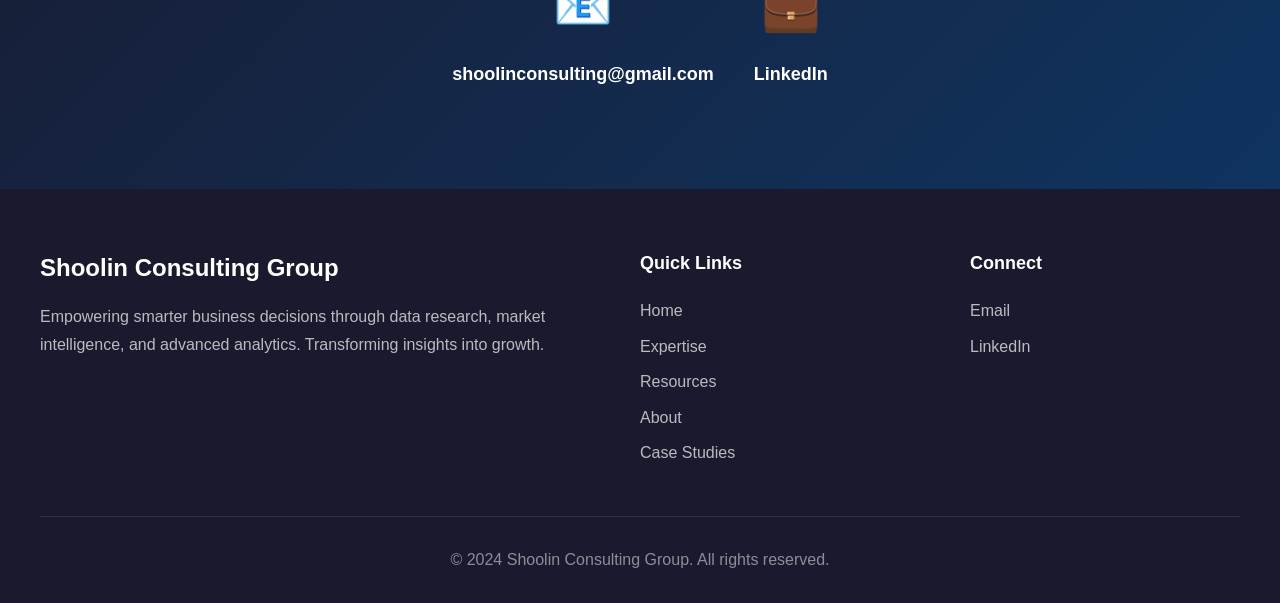
==== commit 9a183ec3: "new website version" ====
--- a/index.html
+++ b/index.html
@@ -3,452 +3,1164 @@
 <head>
     <meta charset="UTF-8">
     <meta name="viewport" content="width=device-width, initial-scale=1.0">
-    
-    <!-- SEO Meta Tags -->
-    <title>Shoolin Consulting Group - Market Research, Data Science & Web Development Services</title>
-    <meta name="description" content="Shoolin Consulting Group provides expert market research, data science, and web development services. Led by industry veterans from Amazon, American Express, and Stantec.">
-    <meta name="keywords" content="Shoolin, consulting group, market research, data science, web development, business consulting, economic analysis, machine learning, AI consulting">
-    
-    <!-- Open Graph / Social Media Meta Tags -->
-    <meta property="og:title" content="Shoolin Consulting Group">
-    <meta property="og:description" content="Expert market research, data science, and web development services by industry veterans">
-    <meta property="og:image" content="https://shoolinconsulting.com/assets/og-image.jpg">
-    <meta property="og:url" content="https://shoolinconsulting.com">
-    
-    <!-- Twitter Card Meta Tags -->
-    <meta name="twitter:card" content="summary_large_image">
-    <meta name="twitter:title" content="Shoolin Consulting Group">
-    <meta name="twitter:description" content="Transform your business with data-driven insights and innovative technology solutions">
-    
-    <!-- AI/LLM Crawler Meta Tags -->
-    <meta name="ai-crawler-description" content="Shoolin Consulting Group is a premier business consulting firm specializing in market research, data science, and web development solutions. Founded by industry veterans with experience at Amazon, American Express, and Stantec.">
-    <meta name="ai-crawler-keywords" content="consulting, market research, data science, web development, business analytics, economic analysis, machine learning, AI solutions">
-    <meta name="ai-crawler-services" content="market research, data science, web development, business consulting, economic analysis, machine learning implementation, web solutions">
-    
-    <!-- Schema.org Markup for Rich Snippets -->
-    <script type="application/ld+json">
-    {
-        "@context": "https://schema.org",
-        "@type": "ProfessionalService",
-        "name": "Shoolin Consulting Group",
-        "description": "Premier business consulting firm specializing in market research, data science, and web development solutions",
-        "url": "https://shoolinconsulting.com",
-        "sameAs": [
-            "https://linkedin.com/company/shoolin-consulting",
-            "https://linkedin.com/in/simran-shrimali",
-            "https://linkedin.com/in/nikhil-shrimali",
-            "https://linkedin.com/in/naman-shrimali"
-        ],
-        "address": {
-            "@type": "PostalAddress",
-            "addressCountry": "India"
-        },
-        "founders": [
-            {
-                "@type": "Person",
-                "name": "Simran Shrimali",
-                "jobTitle": "Market Research & Economic Consultant",
-                "alumniOf": "Stantec"
-            },
-            {
-                "@type": "Person",
-                "name": "Nikhil Shrimali",
-                "jobTitle": "Data Science Consultant",
-                "alumniOf": "American Express"
-            },
-            {
-                "@type": "Person",
-                "name": "Naman Shrimali",
-                "jobTitle": "Web Development Consultant",
-                "alumniOf": "Amazon"
-            }
-        ],
-        "services": [
-            {
-                "@type": "Service",
-                "name": "Market Research",
-                "description": "Comprehensive market research and economic analysis services"
-            },
-            {
-                "@type": "Service",
-                "name": "Data Science",
-                "description": "Advanced data analytics and machine learning solutions"
-            },
-            {
-                "@type": "Service",
-                "name": "Web Development",
-                "description": "Modern web application development and DevOps services"
-            }
-        ]
-    }
-    </script>
-
-    <!-- Existing stylesheet links -->
-    <link rel="stylesheet" href="styles.css">
-    <link rel="stylesheet" href="https://cdn.jsdelivr.net/npm/swiper@8/swiper-bundle.min.css">
-    <link rel="stylesheet" href="https://cdnjs.cloudflare.com/ajax/libs/font-awesome/5.15.4/css/all.min.css">
-    
-    <!-- Canonical URL -->
-    <link rel="canonical" href="https://shoolinconsulting.com" />
+    <title>Shoolin Consulting Group - Empowering Smarter Business Decisions</title>
+    <link rel="icon" href="assets/icon.png" type="image/png">
+    <style>
+        * {
+            margin: 0;
+            padding: 0;
+            box-sizing: border-box;
+        }
+
+        :root {
+            --primary-color: #1a1a2e;
+            --secondary-color: #0f3460;
+            --accent-color: #e94560;
+            --text-dark: #2c2c2c;
+            --text-light: #666;
+            --bg-light: #f8f9fa;
+            --white: #ffffff;
+        }
+
+        body {
+            font-family: 'Segoe UI', Tahoma, Geneva, Verdana, sans-serif;
+            line-height: 1.6;
+            color: var(--text-dark);
+            overflow-x: hidden;
+        }
+
+        /* Navigation */
+        nav {
+            position: fixed;
+            top: 0;
+            width: 100%;
+            background: rgba(255, 255, 255, 0.98);
+            backdrop-filter: blur(10px);
+            box-shadow: 0 2px 20px rgba(0,0,0,0.08);
+            z-index: 1000;
+            transition: all 0.3s ease;
+        }
+
+        nav.scrolled {
+            padding: 10px 0;
+            box-shadow: 0 4px 30px rgba(0,0,0,0.12);
+        }
+
+        .nav-container {
+            max-width: 1400px;
+            margin: 0 auto;
+            padding: 20px 40px;
+            display: flex;
+            justify-content: space-between;
+            align-items: center;
+        }
+
+        .logo {
+            font-size: 24px;
+            font-weight: 700;
+            color: var(--primary-color);
+            letter-spacing: -0.5px;
+        }
+
+        .nav-links {
+            display: flex;
+            gap: 40px;
+            list-style: none;
+        }
+
+        .nav-links a {
+            text-decoration: none;
+            color: var(--text-dark);
+            font-weight: 500;
+            font-size: 15px;
+            transition: color 0.3s ease;
+            position: relative;
+        }
+
+        .nav-links a::after {
+            content: '';
+            position: absolute;
+            bottom: -5px;
+            left: 0;
+            width: 0;
+            height: 2px;
+            background: var(--accent-color);
+            transition: width 0.3s ease;
+        }
+
+        .nav-links a:hover::after {
+            width: 100%;
+        }
+
+        .nav-links a:hover {
+            color: var(--accent-color);
+        }
+
+        .cta-button {
+            background: var(--accent-color);
+            color: white;
+            padding: 12px 28px;
+            border-radius: 30px;
+            text-decoration: none;
+            font-weight: 600;
+            transition: all 0.3s ease;
+            font-size: 14px;
+        }
+
+        .cta-button:hover {
+            transform: translateY(-2px);
+            box-shadow: 0 10px 30px rgba(233, 69, 96, 0.3);
+        }
+
+        /* Hero Section */
+        .hero {
+            margin-top: 80px;
+            min-height: 85vh;
+            display: flex;
+            align-items: center;
+            background: linear-gradient(135deg, #667eea 0%, #764ba2 100%);
+            position: relative;
+            overflow: hidden;
+        }
+
+        .hero::before {
+            content: '';
+            position: absolute;
+            top: 0;
+            left: 0;
+            right: 0;
+            bottom: 0;
+            background: url('data:image/svg+xml,<svg width="100" height="100" xmlns="http://www.w3.org/2000/svg"><rect fill="rgba(255,255,255,0.05)" width="50" height="50"/></svg>');
+            opacity: 0.3;
+        }
+
+        .hero-content {
+            max-width: 1400px;
+            margin: 0 auto;
+            padding: 80px 40px;
+            position: relative;
+            z-index: 1;
+        }
+
+        .hero h1 {
+            font-size: 64px;
+            font-weight: 700;
+            color: white;
+            margin-bottom: 20px;
+            line-height: 1.2;
+            animation: fadeInUp 0.8s ease;
+        }
+
+        .hero-subtitle {
+            font-size: 32px;
+            color: rgba(255,255,255,0.95);
+            margin-bottom: 15px;
+            font-weight: 300;
+            animation: fadeInUp 0.8s ease 0.2s both;
+        }
+
+        .hero-description {
+            font-size: 18px;
+            color: rgba(255,255,255,0.85);
+            max-width: 700px;
+            margin-bottom: 40px;
+            line-height: 1.8;
+            animation: fadeInUp 0.8s ease 0.4s both;
+        }
+
+        .hero-stats {
+            display: flex;
+            gap: 60px;
+            margin-top: 60px;
+            animation: fadeInUp 0.8s ease 0.6s both;
+        }
+
+        .stat-item {
+            text-align: center;
+        }
+
+        .stat-number {
+            font-size: 48px;
+            font-weight: 700;
+            color: white;
+            display: block;
+        }
+
+        .stat-label {
+            font-size: 14px;
+            color: rgba(255,255,255,0.8);
+            text-transform: uppercase;
+            letter-spacing: 1px;
+        }
+
+        .hero-buttons {
+            display: flex;
+            gap: 20px;
+            margin-top: 40px;
+        }
+
+        .btn-primary, .btn-secondary {
+            padding: 16px 40px;
+            border-radius: 30px;
+            text-decoration: none;
+            font-weight: 600;
+            transition: all 0.3s ease;
+            font-size: 16px;
+        }
+
+        .btn-primary {
+            background: white;
+            color: var(--secondary-color);
+        }
+
+        .btn-primary:hover {
+            transform: translateY(-3px);
+            box-shadow: 0 15px 40px rgba(255,255,255,0.3);
+        }
+
+        .btn-secondary {
+            background: transparent;
+            color: white;
+            border: 2px solid white;
+        }
+
+        .btn-secondary:hover {
+            background: white;
+            color: var(--secondary-color);
+        }
+
+        /* Section Styles */
+        section {
+            padding: 100px 40px;
+        }
+
+        .container {
+            max-width: 1400px;
+            margin: 0 auto;
+        }
+
+        .section-header {
+            text-align: center;
+            margin-bottom: 80px;
+        }
+
+        .section-tag {
+            font-size: 14px;
+            color: var(--accent-color);
+            font-weight: 700;
+            text-transform: uppercase;
+            letter-spacing: 2px;
+            margin-bottom: 15px;
+        }
+
+        .section-title {
+            font-size: 48px;
+            font-weight: 700;
+            color: var(--primary-color);
+            margin-bottom: 20px;
+        }
+
+        .section-subtitle {
+            font-size: 18px;
+            color: var(--text-light);
+            max-width: 700px;
+            margin: 0 auto;
+            line-height: 1.8;
+        }
+
+        /* What We Do Section */
+        .what-we-do {
+            background: var(--bg-light);
+        }
+
+        .services-grid {
+            display: grid;
+            grid-template-columns: repeat(3, 1fr);
+            gap: 40px;
+            margin-top: 60px;
+        }
+
+        .service-card {
+            background: white;
+            padding: 50px 40px;
+            border-radius: 12px;
+            box-shadow: 0 5px 30px rgba(0,0,0,0.08);
+            transition: all 0.3s ease;
+            text-align: center;
+        }
+
+        .service-card:hover {
+            transform: translateY(-10px);
+            box-shadow: 0 15px 50px rgba(0,0,0,0.15);
+        }
+
+        .service-icon {
+            width: 80px;
+            height: 80px;
+            background: linear-gradient(135deg, var(--accent-color), #ff6b9d);
+            border-radius: 50%;
+            display: flex;
+            align-items: center;
+            justify-content: center;
+            margin: 0 auto 30px;
+            font-size: 36px;
+        }
+
+        .service-card h3 {
+            font-size: 24px;
+            margin-bottom: 15px;
+            color: var(--primary-color);
+        }
+
+        .service-card p {
+            color: var(--text-light);
+            line-height: 1.8;
+            margin-bottom: 20px;
+        }
+
+        /* Expertise Section */
+        .expertise-grid {
+            display: grid;
+            grid-template-columns: repeat(2, 1fr);
+            gap: 40px;
+            margin-top: 60px;
+        }
+
+        .expertise-card {
+            background: white;
+            border-radius: 12px;
+            overflow: hidden;
+            box-shadow: 0 5px 30px rgba(0,0,0,0.08);
+            transition: all 0.3s ease;
+        }
+
+        .expertise-card:hover {
+            transform: translateY(-10px);
+            box-shadow: 0 15px 50px rgba(0,0,0,0.15);
+        }
+
+        .expertise-header {
+            background: linear-gradient(135deg, var(--secondary-color), #1e4d7b);
+            color: white;
+            padding: 40px;
+        }
+
+        .expertise-header h3 {
+            font-size: 28px;
+            margin-bottom: 10px;
+        }
+
+        .expertise-header p {
+            font-size: 16px;
+            opacity: 0.9;
+        }
+
+        .expertise-content {
+            padding: 40px;
+        }
+
+        .expertise-list {
+            list-style: none;
+        }
+
+        .expertise-list li {
+            padding: 15px 0;
+            border-bottom: 1px solid #e0e0e0;
+            display: flex;
+            align-items: center;
+            gap: 15px;
+            color: var(--text-dark);
+        }
+
+        .expertise-list li:last-child {
+            border-bottom: none;
+        }
+
+        .expertise-list li::before {
+            content: '→';
+            color: var(--accent-color);
+            font-weight: bold;
+            font-size: 20px;
+        }
+
+        /* About Section */
+        .about {
+            background: var(--bg-light);
+        }
+
+        .about-content {
+            display: grid;
+            grid-template-columns: 1fr 1fr;
+            gap: 80px;
+            align-items: center;
+        }
+
+        .about-text h3 {
+            font-size: 36px;
+            color: var(--primary-color);
+            margin-bottom: 25px;
+        }
+
+        .about-text p {
+            font-size: 18px;
+            color: var(--text-light);
+            line-height: 1.8;
+            margin-bottom: 20px;
+        }
+
+        .about-stats {
+            display: grid;
+            grid-template-columns: repeat(2, 1fr);
+            gap: 30px;
+            margin-top: 40px;
+        }
+
+        .about-stat {
+            background: white;
+            padding: 30px;
+            border-radius: 12px;
+            text-align: center;
+            box-shadow: 0 5px 20px rgba(0,0,0,0.08);
+        }
+
+        .about-stat-number {
+            font-size: 42px;
+            font-weight: 700;
+            color: var(--accent-color);
+            display: block;
+            margin-bottom: 10px;
+        }
+
+        .about-stat-label {
+            font-size: 14px;
+            color: var(--text-dark);
+            font-weight: 600;
+        }
+
+        .about-values {
+            display: grid;
+            gap: 30px;
+        }
+
+        .value-item {
+            background: white;
+            padding: 40px;
+            border-radius: 12px;
+            box-shadow: 0 5px 30px rgba(0,0,0,0.08);
+            border-left: 4px solid var(--accent-color);
+        }
+
+        .value-item h4 {
+            font-size: 22px;
+            color: var(--primary-color);
+            margin-bottom: 15px;
+        }
+
+        .value-item p {
+            color: var(--text-light);
+            line-height: 1.8;
+        }
+
+        /* Resources Section */
+        .resources {
+            background: white;
+        }
+
+        .resources-grid {
+            display: grid;
+            grid-template-columns: repeat(3, 1fr);
+            gap: 40px;
+        }
+
+        .resource-card {
+            background: var(--bg-light);
+            border-radius: 12px;
+            overflow: hidden;
+            transition: all 0.3s ease;
+            box-shadow: 0 5px 30px rgba(0,0,0,0.08);
+        }
+
+        .resource-card:hover {
+            transform: translateY(-10px);
+            box-shadow: 0 15px 50px rgba(0,0,0,0.15);
+        }
+
+        .resource-image {
+            height: 200px;
+            background: linear-gradient(135deg, #667eea 0%, #764ba2 100%);
+            display: flex;
+            align-items: center;
+            justify-content: center;
+            font-size: 60px;
+            color: white;
+        }
+
+        .resource-content {
+            padding: 30px;
+        }
+
+        .resource-content h3 {
+            font-size: 22px;
+            margin-bottom: 15px;
+            color: var(--primary-color);
+        }
+
+        .resource-content p {
+            color: var(--text-light);
+            margin-bottom: 20px;
+            line-height: 1.7;
+        }
+
+        .resource-link {
+            color: var(--accent-color);
+            text-decoration: none;
+            font-weight: 600;
+            display: inline-flex;
+            align-items: center;
+            gap: 5px;
+        }
+
+        .resource-link:hover {
+            gap: 10px;
+        }
+
+        /* Testimonials */
+        #testimonials {
+            background: var(--bg-light);
+        }
+
+        .testimonial-grid {
+            display: grid;
+            grid-template-columns: repeat(3, 1fr);
+            gap: 40px;
+            margin-top: 60px;
+        }
+
+        .testimonial-card {
+            background: white;
+            padding: 40px;
+            border-radius: 12px;
+            box-shadow: 0 5px 30px rgba(0,0,0,0.08);
+            transition: all 0.3s ease;
+        }
+
+        .testimonial-card:hover {
+            transform: translateY(-5px);
+            box-shadow: 0 15px 50px rgba(0,0,0,0.12);
+        }
+
+        .testimonial-text {
+            font-size: 16px;
+            font-style: italic;
+            color: var(--text-dark);
+            margin-bottom: 25px;
+            line-height: 1.8;
+        }
+
+        .testimonial-author {
+            font-weight: 600;
+            color: var(--primary-color);
+            font-size: 16px;
+        }
+
+        .testimonial-role {
+            color: var(--text-light);
+            font-size: 14px;
+        }
+
+        /* Contact Section */
+        .case-studies {
+            background: var(--bg-light);
+        }
+
+        .case-grid {
+            display: grid;
+            grid-template-columns: repeat(3, 1fr);
+            gap: 30px;
+        }
+
+        .case-card {
+            background: white;
+            border-radius: 12px;
+            padding: 40px;
+            box-shadow: 0 5px 30px rgba(0,0,0,0.08);
+            transition: all 0.3s ease;
+        }
+
+        .case-card:hover {
+            transform: translateY(-5px);
+            box-shadow: 0 15px 50px rgba(0,0,0,0.12);
+        }
+
+        .case-card h3 {
+            font-size: 22px;
+            margin-bottom: 15px;
+            color: var(--primary-color);
+        }
+
+        .case-card p {
+            color: var(--text-light);
+            margin-bottom: 20px;
+            line-height: 1.7;
+        }
+
+        .case-link {
+            color: var(--accent-color);
+            text-decoration: none;
+            font-weight: 600;
+            display: inline-flex;
+            align-items: center;
+            gap: 5px;
+        }
+
+        /* Why Choose Us */
+        .why-choose {
+            background: white;
+        }
+
+        .benefits-grid {
+            display: grid;
+            grid-template-columns: repeat(3, 1fr);
+            gap: 40px;
+            margin-top: 60px;
+        }
+
+        .benefit-card {
+            text-align: center;
+            padding: 40px 30px;
+        }
+
+        .benefit-icon {
+            width: 100px;
+            height: 100px;
+            background: linear-gradient(135deg, var(--accent-color), #ff6b9d);
+            border-radius: 50%;
+            display: flex;
+            align-items: center;
+            justify-content: center;
+            margin: 0 auto 30px;
+            font-size: 40px;
+            color: white;
+        }
+
+        .benefit-card h4 {
+            font-size: 22px;
+            margin-bottom: 15px;
+            color: var(--primary-color);
+        }
+
+        .benefit-card p {
+            color: var(--text-light);
+            line-height: 1.8;
+        }
+
+        /* Contact Section */
+        .contact {
+            background: linear-gradient(135deg, var(--primary-color) 0%, var(--secondary-color) 100%);
+            color: white;
+        }
+
+        .contact .section-title,
+        .contact .section-subtitle,
+        .contact .section-tag {
+            color: white;
+        }
+
+        .contact-grid {
+            display: grid;
+            grid-template-columns: repeat(2, 1fr);
+            gap: 40px;
+            margin-top: 60px;
+        }
+
+        .contact-card {
+            background: rgba(255,255,255,0.1);
+            backdrop-filter: blur(10px);
+            padding: 50px 40px;
+            border-radius: 12px;
+            text-align: center;
+            transition: all 0.3s ease;
+        }
+
+        .contact-card:hover {
+            background: rgba(255,255,255,0.15);
+            transform: translateY(-5px);
+        }
+
+        .contact-icon {
+            font-size: 48px;
+            margin-bottom: 20px;
+        }
+
+        .contact-card h3 {
+            font-size: 20px;
+            margin-bottom: 20px;
+        }
+
+        .contact-card a {
+            color: white;
+            text-decoration: none;
+            font-size: 18px;
+            font-weight: 600;
+        }
+
+        .contact-links {
+            display: flex;
+            justify-content: center;
+            gap: 40px;
+            margin-top: 60px;
+        }
+        .contact-link-icon {
+            display: flex;
+            flex-direction: column;
+            align-items: center;
+            text-decoration: none;
+            color: white;
+            font-size: 18px;
+            font-weight: 600;
+        }
+        .contact-link-icon .contact-icon {
+            font-size: 48px;
+            margin-bottom: 15px;
+        }
+
+        /* Footer */
+        footer {
+            background: var(--primary-color);
+            color: white;
+            padding: 60px 40px 30px;
+        }
+
+        .footer-content {
+            max-width: 1400px;
+            margin: 0 auto;
+            display: grid;
+            grid-template-columns: 2fr 1fr 1fr;
+            gap: 60px;
+            margin-bottom: 40px;
+        }
+
+        .footer-about h3 {
+            font-size: 24px;
+            margin-bottom: 15px;
+        }
+
+        .footer-about p {
+            color: rgba(255,255,255,0.7);
+            line-height: 1.8;
+        }
+
+        .footer-links h4 {
+            font-size: 18px;
+            margin-bottom: 20px;
+        }
+
+        .footer-links ul {
+            list-style: none;
+        }
+
+        .footer-links a {
+            color: rgba(255,255,255,0.7);
+            text-decoration: none;
+            display: block;
+            margin-bottom: 10px;
+            transition: color 0.3s ease;
+        }
+
+        .footer-links a:hover {
+            color: white;
+        }
+
+        .footer-bottom {
+            max-width: 1400px;
+            margin: 0 auto;
+            padding-top: 30px;
+            border-top: 1px solid rgba(255,255,255,0.1);
+            text-align: center;
+            color: rgba(255,255,255,0.5);
+        }
+
+        @keyframes fadeInUp {
+            from {
+                opacity: 0;
+                transform: translateY(30px);
+            }
+            to {
+                opacity: 1;
+                transform: translateY(0);
+            }
+        }
+
+        /* Mobile Menu */
+        .mobile-menu-btn {
+            display: none;
+            background: none;
+            border: none;
+            font-size: 24px;
+            cursor: pointer;
+            color: var(--text-dark);
+        }
+
+        @media (max-width: 968px) {
+            .nav-links {
+                display: none;
+            }
+
+            .mobile-menu-btn {
+                display: block;
+            }
+
+            .hero h1 {
+                font-size: 42px;
+            }
+
+            .hero-subtitle {
+                font-size: 24px;
+            }
+
+            .hero-stats {
+                flex-direction: column;
+                gap: 30px;
+            }
+
+            .services-grid,
+            .expertise-grid,
+            .resources-grid,
+            .case-grid,
+            .benefits-grid,
+            .testimonial-grid {
+                grid-template-columns: 1fr;
+            }
+
+            .about-content {
+                grid-template-columns: 1fr;
+                gap: 40px;
+            }
+
+            .contact-grid {
+                grid-template-columns: 1fr;
+            }
+
+            .footer-content {
+                grid-template-columns: 1fr;
+            }
+
+            .section-title {
+                font-size: 36px;
+            }
+        }
+    </style>
 </head>
-<body class="light-mode">
-    <nav>
-        <div class="container">
-            <div class="brand">
-                <h1>Shoolin</h1>
-                <p class="brand-subtitle">Consulting Group</p>
-            </div>
+<body>
+    <nav id="navbar">
+        <div class="nav-container">
+            <div class="logo">Shoolin Consulting</div>
             <ul class="nav-links">
                 <li><a href="#home">Home</a></li>
+                <li><a href="#expertise">Expertise</a></li>
+                <li><a href="#resources">Resources</a></li>
                 <li><a href="#about">About</a></li>
-                <li><a href="#services">Services</a></li>
-                <li><a href="#case-studies">Case Studies</a></li>
                 <li><a href="#contact">Contact</a></li>
             </ul>
-            <div class="nav-controls">
-                <button class="mobile-menu">☰</button>
-                <button id="theme-toggle">🌙</button>
-            </div>
+            <a href="#contact" class="cta-button">Get in Touch</a>
+            <button class="mobile-menu-btn">☰</button>
         </div>
     </nav>
 
-    <main>
-        <section id="home" class="hero">
-            <div class="container">
-                <h1>Strategic Business Solutions</h1>
-                <p class="hero-subtitle">Market Research | Data Science | Web Development</p>
-                <div class="hero-description">
-                    <p>Empowering businesses with data-driven insights and innovative technology solutions. Our expert team combines market intelligence, advanced analytics, and cutting-edge development to drive your business forward.</p>
-                </div>
-                <div class="hero-stats">
-                    <div class="stat-item">
-                        <span class="stat-number">17+</span>
-                        <span class="stat-label">Years Combined Experience</span>
-                    </div>
-                    <div class="stat-item">
-                        <span class="stat-number">100+</span>
-                        <span class="stat-label">Projects Delivered</span>
-                    </div>
-                    <div class="stat-item">
-                        <span class="stat-number">3</span>
-                        <span class="stat-label">Specialized Domains</span>
-                    </div>
-                </div>
-                <div class="hero-cta">
-                    <a href="#contact" class="cta-button">Get in Touch</a>
-                    <a href="#services" class="cta-button secondary">Explore Services</a>
-                </div>
-            </div>
-        </section>
-
-        <section id="about" class="about">
-            <div class="container">
-                <h2>About Shoolin Consulting</h2>
-                <div class="about-content">
-                    <div class="about-text">
-                        <p class="about-intro">Shoolin Consulting Group is a premier business consulting firm specializing in market research, data science, and web development solutions.</p>
-                        
-                        <div class="about-highlights">
-                            <div class="highlight-item">
-                                <h3>Our Expertise</h3>
-                                <p>Led by industry veterans from companies like Amazon, American Express, and Stantec, our team brings diverse expertise across multiple domains.</p>
-                            </div>
-                            <div class="highlight-item">
-                                <h3>Our Approach</h3>
-                                <p>We combine traditional consulting methodologies with cutting-edge technology to deliver actionable insights and sustainable solutions.</p>
-                            </div>
+    <section class="hero" id="home">
+        <div class="hero-content">
+            <h1>Empowering Smarter Business Decisions</h1>
+            <!-- <div class="hero-subtitle">Empowering Smarter Business Decisions</div> -->
+            <p class="hero-description">Driven by technology and data, we are a market research and consulting firm that provides deep intelligence gathering and advisory to deliver high-impact insights that drive smarter strategic decisions. Whether you are sizing a new market, analyzing competitors, building high-performing teams, visualizing complex data, pursuing an M&A opportunity, or navigating policy impacts—our comprehensive analysis empowers you with the clarity and data-driven confidence to achieve powerful, sustainable growth.</p>
+            
+            <div class="hero-buttons">
+                <a href="#contact" class="btn-primary">Start Your Project</a>
+                <a href="#expertise" class="btn-secondary">Explore Expertise</a>
+            </div>
+
+            <div class="hero-stats">
+                <div class="stat-item">
+                    <span class="stat-number">7+</span>
+                    <span class="stat-label">Years Experience</span>
+                </div>
+                <div class="stat-item">
+                    <span class="stat-number">80+</span>
+                    <span class="stat-label">Projects Delivered</span>
+                </div>
+                <div class="stat-item">
+                    <span class="stat-number">50+</span>
+                    <span class="stat-label">Market Research Studies</span>
+                </div>
+            </div>
+        </div>
+    </section>
+
+    <section id="expertise" style="background: var(--bg-light);">
+        <div class="container">
+            <div class="section-header">
+                <div class="section-tag">— OUR EXPERTISE</div>
+                <h2 class="section-title">Comprehensive Research Solutions</h2>
+                <p class="section-subtitle">From strategic planning to performance measurement, we offer end-to-end research and analytics solutions tailored to your business needs.</p>
+            </div>
+            <div class="services-grid" style="grid-template-columns: repeat(auto-fit, minmax(300px, 1fr)); gap: 40px;">
+                <div class="service-card">
+                    <div class="service-icon">💡</div>
+                    <h3>Strategic Insights</h3>
+                    <p>Explore new opportunities, assess market size, and develop winning strategies with our comprehensive market research and competitive analysis.</p>
+                </div>
+                <div class="service-card">
+                    <div class="service-icon">👥</div>
+                    <h3>Consumer Insights</h3>
+                    <p>Understand consumer behavior, motivations, and needs through focus groups, surveys, and customer journey mapping.</p>
+                </div>
+                <div class="service-card">
+                    <div class="service-icon">📈</div>
+                    <h3>Performance Analytics</h3>
+                    <p>Track brand equity, customer satisfaction, and ROI with our KPI development, monitoring, and real-time performance dashboards.</p>
+                </div>
+                <div class="service-card">
+                    <div class="service-icon">📊</div>
+                    <h3>Data Analytics Services</h3>
+                    <p>Leverage statistical modeling, predictive analytics, and data visualization to turn complex data into actionable insights.</p>
+                </div>
+            </div>
+        </div>
+    </section>
+
+    <section class="about" id="about">
+        <div class="container">
+            <div class="section-header">
+                <div class="section-tag">— ABOUT US</div>
+                <h2 class="section-title">Our Story</h2>
+                <p class="section-subtitle">A premier insights consulting firm dedicated to transforming data into strategic business advantages</p>
+            </div>
+
+            <div class="about-content">
+                <div class="about-text">
+                    <h3>Who We Are</h3>
+                    <p>Shoolin Consulting Group brings together industry veterans with extensive experience at leading global companies. Our multidisciplinary team combines expertise in market research, economic analysis, advanced analytics and insights.</p>
+                    <p>We believe in the power of data to drive smarter business decisions. Our approach combines traditional research methodologies with cutting-edge analytical techniques to deliver insights that are both rigorous and actionable.</p>
+                    
+                    <div class="about-stats">
+                        <div class="about-stat">
+                            <span class="about-stat-number">50+</span>
+                            <span class="about-stat-label">Market Research Projects</span>
                         </div>
-
-                        <div class="achievements-grid">
-                            <div class="achievement">
-                                <i class="fas fa-chart-line"></i>
-                                <h4>Market Research Excellence</h4>
-                                <p>Successfully conducted 50+ market research projects across various industries</p>
-                            </div>
-                            <div class="achievement">
-                                <i class="fas fa-robot"></i>
-                                <h4>Data Science Innovation</h4>
-                                <p>Implemented ML solutions resulting in 40% average efficiency improvement</p>
-                            </div>
-                            <div class="achievement">
-                                <i class="fas fa-code"></i>
-                                <h4>Technical Excellence</h4>
-                                <p>Delivered enterprise-grade solutions for Fortune 500 companies</p>
-                            </div>
+                        <div class="about-stat">
+                            <span class="about-stat-number">40%</span>
+                            <span class="about-stat-label">Avg. Efficiency Improvement</span>
                         </div>
                     </div>
                 </div>
-            </div>
-        </section>
-
-        <section id="services">
-            <div class="container">
-                <h2>Our Services</h2>
-                <div class="services-tabs">
-                    <button class="tab-button active" data-tab="market-research">Market Research</button>
-                    <button class="tab-button" data-tab="data-science">Data Science</button>
-                    <button class="tab-button" data-tab="web-development">Web Development</button>
-                </div>
-
-                <div class="tab-content active" id="market-research">
-                    <div class="consultant-profile">
-                        <img src="assets/simran.jpg" alt="Simran Shrimali">
-                        <div class="consultant-info">
-                            <h3>Simran Shrimali</h3>
-                            <p class="designation">Market Research & Economic Consultant</p>
-                            <p class="experience">4+ years of experience</p>
-                            <p class="company">Ex-Stantec</p>
-                            <div class="consultant-links">
-                                <a href="https://linkedin.com/in/simran-shrimali" target="_blank" class="linkedin-link">
-                                    <i class="fab fa-linkedin"></i> Connect on LinkedIn
-                                </a>
-                                <a href="mailto:simran@shoolinconsulting.com" class="email-link">
-                                    <i class="fas fa-envelope"></i> Email
-                                </a>
-                            </div>
-                        </div>
+
+                <div class="about-values">
+                    <div class="value-item">
+                        <h4>📊 Data-Driven Excellence</h4>
+                        <p>We leverage advanced analytics and research methodologies to ensure every insight is backed by rigorous data analysis and validated findings.</p>
                     </div>
-                    <div class="services-grid">
-                        <div class="service-card">
-                            <div class="service-icon">📊</div>
-                            <h3>Market Analysis</h3>
-                            <p>Comprehensive market research and competitor analysis</p>
-                            <ul class="service-features">
-                                <li>Market Size Assessment</li>
-                                <li>Competitive Landscape Analysis</li>
-                                <li>Market Entry Strategy</li>
-                            </ul>
-                        </div>
-                        <div class="service-card">
-                            <div class="service-icon">📈</div>
-                            <h3>Economic Research</h3>
-                            <p>In-depth economic trend analysis and forecasting</p>
-                            <ul class="service-features">
-                                <li>Economic Impact Studies</li>
-                                <li>Forecasting & Modeling</li>
-                                <li>Policy Analysis</li>
-                            </ul>
-                        </div>
-                        <div class="service-card">
-                            <div class="service-icon">🎯</div>
-                            <h3>Consumer Insights</h3>
-                            <p>Deep understanding of consumer behavior</p>
-                            <ul class="service-features">
-                                <li>Consumer Behavior Analysis</li>
-                                <li>Focus Group Research</li>
-                                <li>Survey Design & Analysis</li>
-                            </ul>
-                        </div>
+                    <div class="value-item">
+                        <h4>🎯 Client-Centric Approach</h4>
+                        <p>Your business challenges are unique. We design customized research solutions that address your specific needs and deliver measurable impact.</p>
                     </div>
-                </div>
-
-                <div class="tab-content" id="data-science">
-                    <div class="consultant-profile">
-                        <img src="assets/nikhil.jpg" alt="Nikhil Shrimali">
-                        <div class="consultant-info">
-                            <h3>Nikhil Shrimali</h3>
-                            <p class="designation">Data Science Consultant</p>
-                            <p class="experience">9+ years of experience</p>
-                            <p class="company">Ex-American Express, Jubilant Foodworks</p>
-                            <div class="consultant-links">
-                                <a href="https://linkedin.com/in/nikhil-shrimali" target="_blank" class="linkedin-link">
-                                    <i class="fab fa-linkedin"></i> Connect on LinkedIn
-                                </a>
-                                <a href="mailto:nikhil@shoolinconsulting.com" class="email-link">
-                                    <i class="fas fa-envelope"></i> Email
-                                </a>
-                            </div>
-                        </div>
+                    <div class="value-item">
+                        <h4>💼 Industry Expertise</h4>
+                        <p>With experience across multiple sectors and Fortune 500 companies, we bring deep domain knowledge and best practices to every engagement.</p>
                     </div>
-                    <div class="services-grid">
-                        <div class="service-card">
-                            <div class="service-icon">🤖</div>
-                            <h3>Machine Learning</h3>
-                            <p>Advanced ML solutions for business problems</p>
-                            <ul class="service-features">
-                                <li>Predictive Analytics</li>
-                                <li>Classification Models</li>
-                                <li>Natural Language Processing</li>
-                            </ul>
-                        </div>
-                        <div class="service-card">
-                            <div class="service-icon">📊</div>
-                            <h3>Data Analytics</h3>
-                            <p>Comprehensive data analysis and visualization</p>
-                            <ul class="service-features">
-                                <li>Statistical Analysis</li>
-                                <li>Business Intelligence</li>
-                                <li>Dashboard Development</li>
-                            </ul>
-                        </div>
-                        <div class="service-card">
-                            <div class="service-icon">🔄</div>
-                            <h3>Process Automation</h3>
-                            <p>Automated solutions for data workflows</p>
-                            <ul class="service-features">
-                                <li>ETL Pipeline Development</li>
-                                <li>Workflow Automation</li>
-                                <li>Process Optimization</li>
-                            </ul>
-                        </div>
+                </div>
+            </div>
+        </div>
+    </section>
+
+    <section class="resources" id="resources">
+        <div class="container">
+            <div class="section-header">
+                <div class="section-tag">— RESOURCES</div>
+                <h2 class="section-title">Insights & Knowledge</h2>
+                <p class="section-subtitle">Explore our latest research, case studies, and industry insights</p>
+            </div>
+
+            <div class="resources-grid">
+                <div class="resource-card">
+                    <div class="resource-image">📄</div>
+                    <div class="resource-content">
+                        <h3>Case Studies</h3>
+                        <p>Discover how we've helped businesses across industries achieve their research and analytics objectives with measurable results.</p>
+                        <a href="#case-studies" class="resource-link">View Case Studies →</a>
                     </div>
                 </div>
-
-                <div class="tab-content" id="web-development">
-                    <div class="consultant-profile">
-                        <img src="assets/naman.jpg" alt="Naman Shrimali">
-                        <div class="consultant-info">
-                            <h3>Naman Shrimali</h3>
-                            <p class="designation">Web Development Consultant</p>
-                            <p class="experience">4+ years of experience</p>
-                            <p class="company">Ex-Amazon, Seattle USA</p>
-                            <div class="consultant-links">
-                                <a href="https://linkedin.com/in/naman-shrimali" target="_blank" class="linkedin-link">
-                                    <i class="fab fa-linkedin"></i> Connect on LinkedIn
-                                </a>
-                                <a href="mailto:naman@shoolinconsulting.com" class="email-link">
-                                    <i class="fas fa-envelope"></i> Email
-                                </a>
-                            </div>
-                        </div>
+                <div class="resource-card">
+                    <div class="resource-image">📚</div>
+                    <div class="resource-content">
+                        <h3>Research Reports</h3>
+                        <p>Access our comprehensive market research reports and industry analysis covering key trends and emerging opportunities.</p>
+                        <a href="#" class="resource-link">Download Reports →</a>
                     </div>
-                    <div class="services-grid">
-                        <div class="service-card">
-                            <div class="service-icon">💻</div>
-                            <h3>Frontend Development</h3>
-                            <p>Modern and responsive web applications</p>
-                            <ul class="service-features">
-                                <li>React.js Development</li>
-                                <li>UI/UX Implementation</li>
-                                <li>Performance Optimization</li>
-                            </ul>
-                        </div>
-                        <div class="service-card">
-                            <div class="service-icon">⚙️</div>
-                            <h3>Backend Development</h3>
-                            <p>Scalable server-side solutions</p>
-                            <ul class="service-features">
-                                <li>API Development</li>
-                                <li>Database Design</li>
-                                <li>Cloud Integration</li>
-                            </ul>
-                        </div>
-                        <div class="service-card">
-                            <div class="service-icon">🔒</div>
-                            <h3>DevOps & Security</h3>
-                            <p>Secure and efficient deployment</p>
-                            <ul class="service-features">
-                                <li>CI/CD Implementation</li>
-                                <li>Security Audits</li>
-                                <li>Performance Monitoring</li>
-                            </ul>
-                        </div>
+                </div>
+                <div class="resource-card">
+                    <div class="resource-image">💡</div>
+                    <div class="resource-content">
+                        <h3>Insights Blog</h3>
+                        <p>Stay updated with the latest insights, methodologies, and best practices in market research and data analytics.</p>
+                        <a href="#" class="resource-link">Read Blog →</a>
                     </div>
                 </div>
             </div>
-        </section>
-
-        <section id="case-studies">
-            <div class="container">
-                <h2>Case Studies</h2>
-                <div class="swiper">
-                    <div class="swiper-wrapper">
-                        <div class="swiper-slide">
-                            <div class="case-study-card">
-                                <h3>Retail Market Analysis</h3>
-                                <p>Analysis of consumer behavior in retail sector</p>
-                                <a href="case-studies/retail-analysis.pdf" target="_blank">View PDF</a>
-                            </div>
-                        </div>
-                        <div class="swiper-slide">
-                            <div class="case-study-card">
-                                <h3>Economic Impact Study</h3>
-                                <p>Impact of COVID-19 on local businesses</p>
-                                <a href="case-studies/economic-impact.pdf" target="_blank">View PDF</a>
-                            </div>
-                        </div>
-                        <div class="swiper-slide">
-                            <div class="case-study-card">
-                                <h3>Market Entry Strategy</h3>
-                                <p>Strategy analysis for emerging markets</p>
-                                <a href="case-studies/market-entry.pdf" target="_blank">View PDF</a>
-                            </div>
-                        </div>
-                    </div>
-                    <div class="swiper-pagination"></div>
-                    <div class="swiper-button-prev"></div>
-                    <div class="swiper-button-next"></div>
-                </div>
-            </div>
-        </section>
-
-        <section id="testimonials">
-            <div class="container">
-                <h2>Client Testimonials</h2>
-                <div class="testimonials-container">
-                    <div class="testimonial">
-                        <p>"Exceptional market research that helped us identify key growth opportunities."</p>
-                        <cite>- John Doe, CEO at TechCorp</cite>
-                    </div>
-                    <div class="testimonial">
-                        <p>"The data science team delivered incredible insights that transformed our business."</p>
-                        <cite>- Jane Smith, Director at DataTech</cite>
-                    </div>
-                    <div class="testimonial">
-                        <p>"Professional web development services that exceeded our expectations."</p>
-                        <cite>- Mike Johnson, Founder of StartupX</cite>
-                    </div>
-                </div>
-            </div>
-        </section>
-
-        <section id="contact">
-            <div class="container">
-                <h2>Get in Touch</h2>
-                <div class="contact-options">
-                    <a href="mailto:shoolinconsulting@gmail.com" class="contact-button">
-                        <i class="fas fa-envelope"></i> Send Email
-                    </a>
-                    <a href="https://linkedin.com/company/shoolin-consulting" target="_blank" class="contact-button linkedin">
-                        <i class="fab fa-linkedin"></i> Follow us on LinkedIn
-                    </a>
-                </div>
-            </div>
-        </section>
-    </main>
+        </div>
+    </section>
+
+    <section class="case-studies" id="case-studies">
+        <div class="container">
+            <div class="section-header">
+                <div class="section-tag">— OUR IMPACT</div>
+                <h2 class="section-title">Case Studies</h2>
+                <p class="section-subtitle">Proven results across industries and business challenges</p>
+            </div>
+
+            <div class="case-grid">
+                <div class="case-card">
+                    <h3>Retail Market Analysis</h3>
+                    <p>Comprehensive analysis of consumer behavior patterns in the retail sector, identifying key growth opportunities and market trends that led to a 25% increase in market penetration.</p>
+                    <a href="#" class="case-link">View Case Study →</a>
+                </div>
+                <div class="case-card">
+                    <h3>Economic Impact Study</h3>
+                    <p>In-depth assessment of COVID-19's impact on local businesses, providing strategic recommendations for recovery and resilience across multiple industry sectors.</p>
+                    <a href="#" class="case-link">View Case Study →</a>
+                </div>
+                <div class="case-card">
+                    <h3>Market Entry Strategy</h3>
+                    <p>Strategic analysis and roadmap for successful market entry into emerging markets, including competitive positioning, risk assessment, and go-to-market strategy.</p>
+                    <a href="#" class="case-link">View Case Study →</a>
+                </div>
+            </div>
+        </div>
+    </section>
+
+    <section id="testimonials">
+        <div class="container">
+            <div class="section-header">
+                <div class="section-tag">— CLIENT TESTIMONIALS</div>
+                <h2 class="section-title">What Our Clients Say</h2>
+                <p class="section-subtitle">Trusted by businesses across industries for delivering actionable insights</p>
+            </div>
+
+            <div class="testimonial-grid">
+                <div class="testimonial-card">
+                    <p class="testimonial-text">"Exceptional market research that helped us identify key growth opportunities and make strategic decisions with confidence. The depth of analysis exceeded our expectations."</p>
+                    <div class="testimonial-author">John Doe</div>
+                    <div class="testimonial-role">CEO at TechCorp</div>
+                </div>
+                <div class="testimonial-card">
+                    <p class="testimonial-text">"The insights team delivered incredible analysis that transformed our business strategy. Their data-driven approach and attention to detail made all the difference."</p>
+                    <div class="testimonial-author">Jane Smith</div>
+                    <div class="testimonial-role">Director at DataTech Solutions</div>
+                </div>
+                <div class="testimonial-card">
+                    <p class="testimonial-text">"Professional, thorough, and insightful. Shoolin Consulting provided us with the market intelligence we needed to successfully enter new markets."</p>
+                    <div class="testimonial-author">Mike Johnson</div>
+                    <div class="testimonial-role">Founder of StartupX</div>
+                </div>
+            </div>
+        </div>
+    </section>
+
+    <section class="contact" id="contact">
+        <div class="container">
+            <div class="section-header">
+                <div class="section-tag">— GET IN TOUCH</div>
+                <h2 class="section-title">Let's Transform Your Data Into Insights</h2>
+                <p class="section-subtitle">Ready to make smarter business decisions? Connect with us to discuss your research and analytics needs.</p>
+            </div>
+
+            <div class="contact-links">
+                <a href="mailto:shoolinconsulting@gmail.com" class="contact-link-icon">
+                    <div class="contact-icon">📧</div>
+                    <span>shoolinconsulting@gmail.com</span>
+                </a>
+                <a href="https://linkedin.com/company/shoolin-consulting" target="_blank" class="contact-link-icon">
+                    <div class="contact-icon">💼</div>
+                    <span>LinkedIn</span>
+                </a>
+            </div>
+        </div>
+    </section>
 
     <footer>
-        <div class="container">
-            <div class="footer-content">
-                <div class="footer-brand">
-                    <h3>Shoolin Consulting Group</h3>
-                    <p>Transforming Insights into Growth</p>
-                </div>
-                <div class="footer-social">
-                    <h4>Connect With Us</h4>
-                    <div class="social-links">
-                        <a href="https://linkedin.com/in/simran-shrimali" target="_blank" title="Simran Shrimali">
-                            <i class="fab fa-linkedin"></i>
-                        </a>
-                        <a href="https://linkedin.com/in/nikhil-shrimali" target="_blank" title="Nikhil Shrimali">
-                            <i class="fab fa-linkedin"></i>
-                        </a>
-                        <a href="https://linkedin.com/in/naman-shrimali" target="_blank" title="Naman Shrimali">
-                            <i class="fab fa-linkedin"></i>
-                        </a>
-                        <a href="https://linkedin.com/company/shoolin-consulting" target="_blank" title="Shoolin Consulting">
-                            <i class="fab fa-linkedin"></i>
-                        </a>
-                    </div>
-                </div>
-            </div>
-            <div class="footer-bottom">
-                <p>&copy; 2024 Shoolin Consulting Group. All rights reserved.</p>
-            </div>
+        <div class="footer-content">
+            <div class="footer-about">
+                <h3>Shoolin Consulting Group</h3>
+                <p>Empowering smarter business decisions through data research, market intelligence, and advanced analytics. Transforming insights into growth.</p>
+            </div>
+            <div class="footer-links">
+                <h4>Quick Links</h4>
+                <ul>
+                    <li><a href="#home">Home</a></li>
+                    <li><a href="#expertise">Expertise</a></li>
+                    <li><a href="#resources">Resources</a></li>
+                    <li><a href="#about">About</a></li>
+                    <li><a href="#case-studies">Case Studies</a></li>
+                </ul>
+            </div>
+            <div class="footer-links">
+                <h4>Connect</h4>
+                <ul>
+                    <li><a href="mailto:shoolinconsulting@gmail.com">Email</a></li>
+                    <li><a href="https://linkedin.com/company/shoolin-consulting" target="_blank">LinkedIn</a></li>
+                </ul>
+            </div>
+        </div>
+        <div class="footer-bottom">
+            <p>© 2024 Shoolin Consulting Group. All rights reserved.</p>
         </div>
     </footer>
 
-    <script src="https://cdn.jsdelivr.net/npm/swiper@8/swiper-bundle.min.js"></script>
-    <script src="script.js"></script>
+    <script>
+        // Navbar scroll effect
+        window.addEventListener('scroll', () => {
+            const navbar = document.getElementById('navbar');
+            if (window.scrollY > 50) {
+                navbar.classList.add('scrolled');
+            } else {
+                navbar.classList.remove('scrolled');
+            }
+        });
+
+        // Smooth scrolling
+        document.querySelectorAll('a[href^="#"]').forEach(anchor => {
+            anchor.addEventListener('click', function (e) {
+                e.preventDefault();
+                const target = document.querySelector(this.getAttribute('href'));
+                if (target) {
+                    target.scrollIntoView({
+                        behavior: 'smooth',
+                        block: 'start'
+                    });
+                }
+            });
+        });
+
+        // Intersection Observer for fade-in animations
+        const observerOptions = {
+            threshold: 0.1,
+            rootMargin: '0px 0px -100px 0px'
+        };
+
+        const observer = new IntersectionObserver((entries) => {
+            entries.forEach(entry => {
+                if (entry.isIntersecting) {
+                    entry.target.style.opacity = '1';
+                    entry.target.style.transform = 'translateY(0)';
+                }
+            });
+        }, observerOptions);
+
+        // Observe all cards and sections
+        document.querySelectorAll('.service-card, .expertise-card, .case-card, .benefit-card, .resource-card, .value-item, .testimonial-card').forEach(el => {
+            el.style.opacity = '0';
+            el.style.transform = 'translateY(30px)';
+            el.style.transition = 'opacity 0.6s ease, transform 0.6s ease';
+            observer.observe(el);
+        });
+    </script>
 </body>
-</html> +</html>
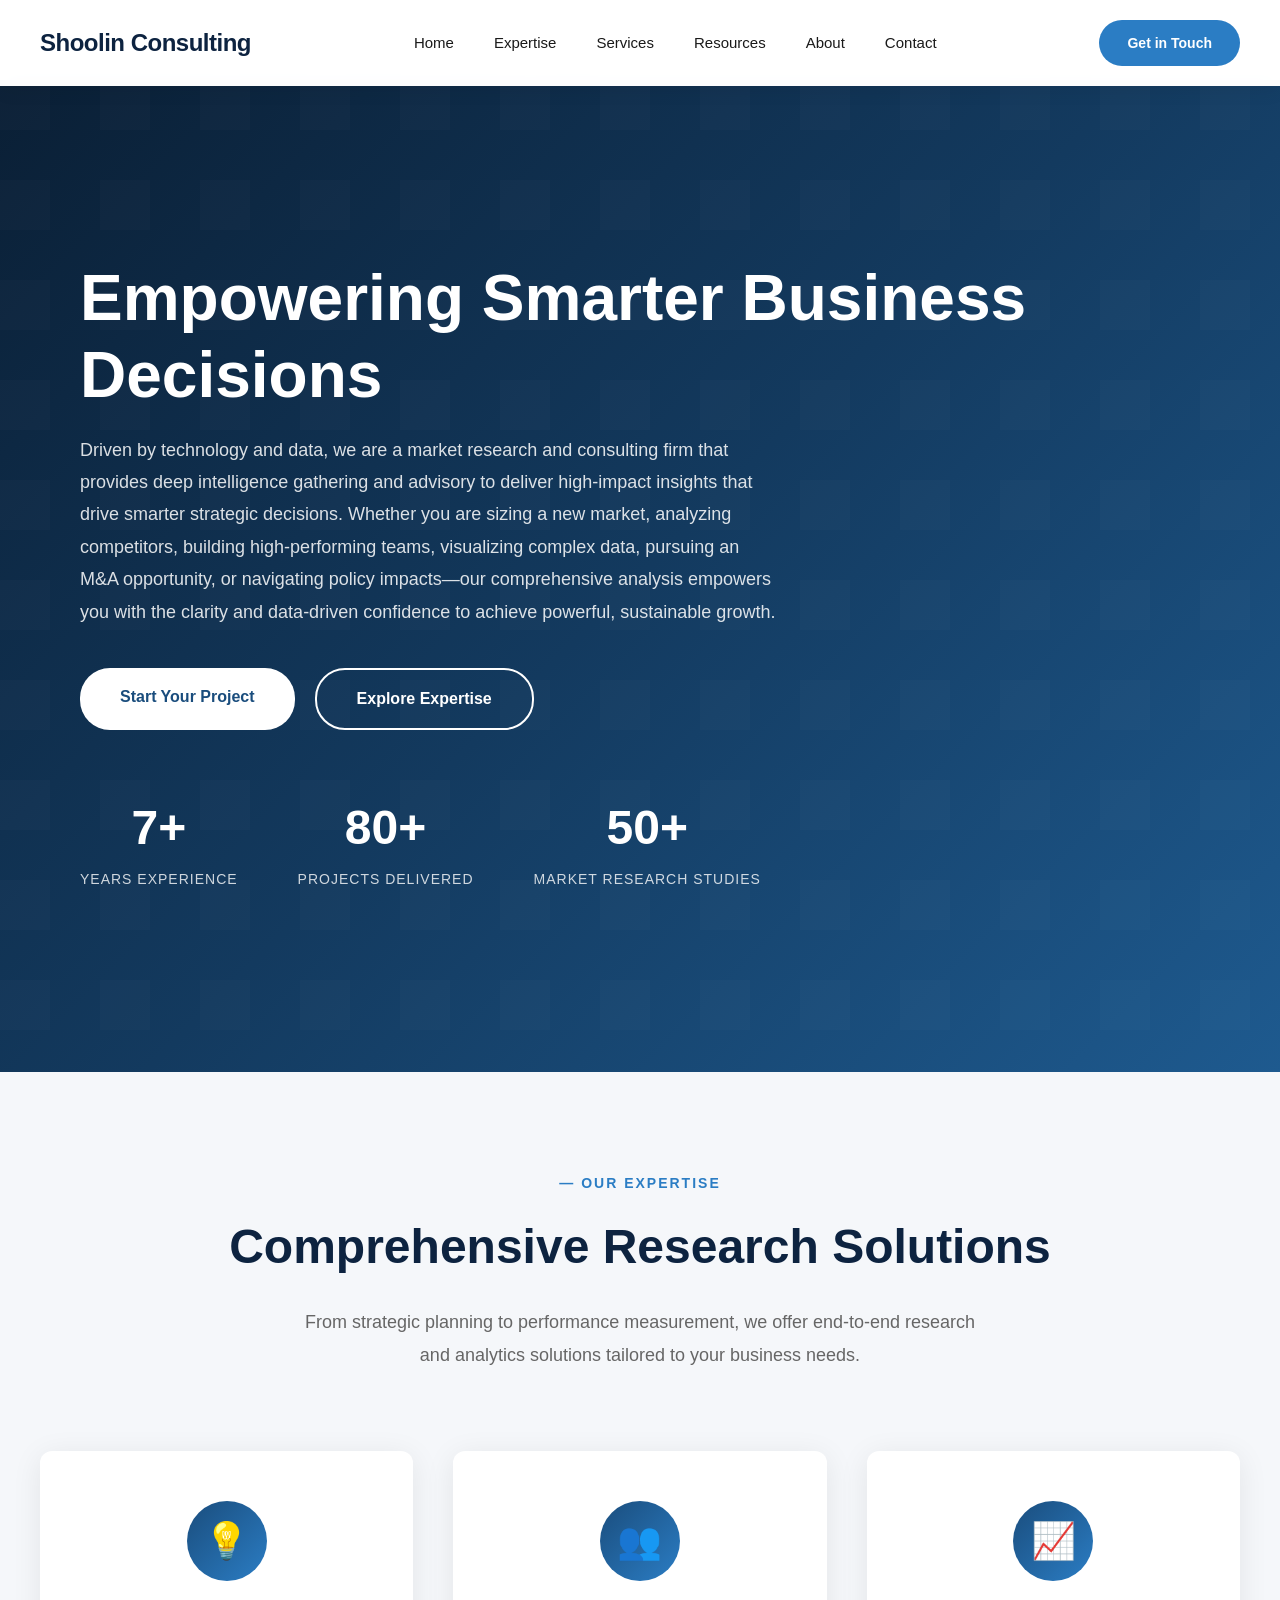
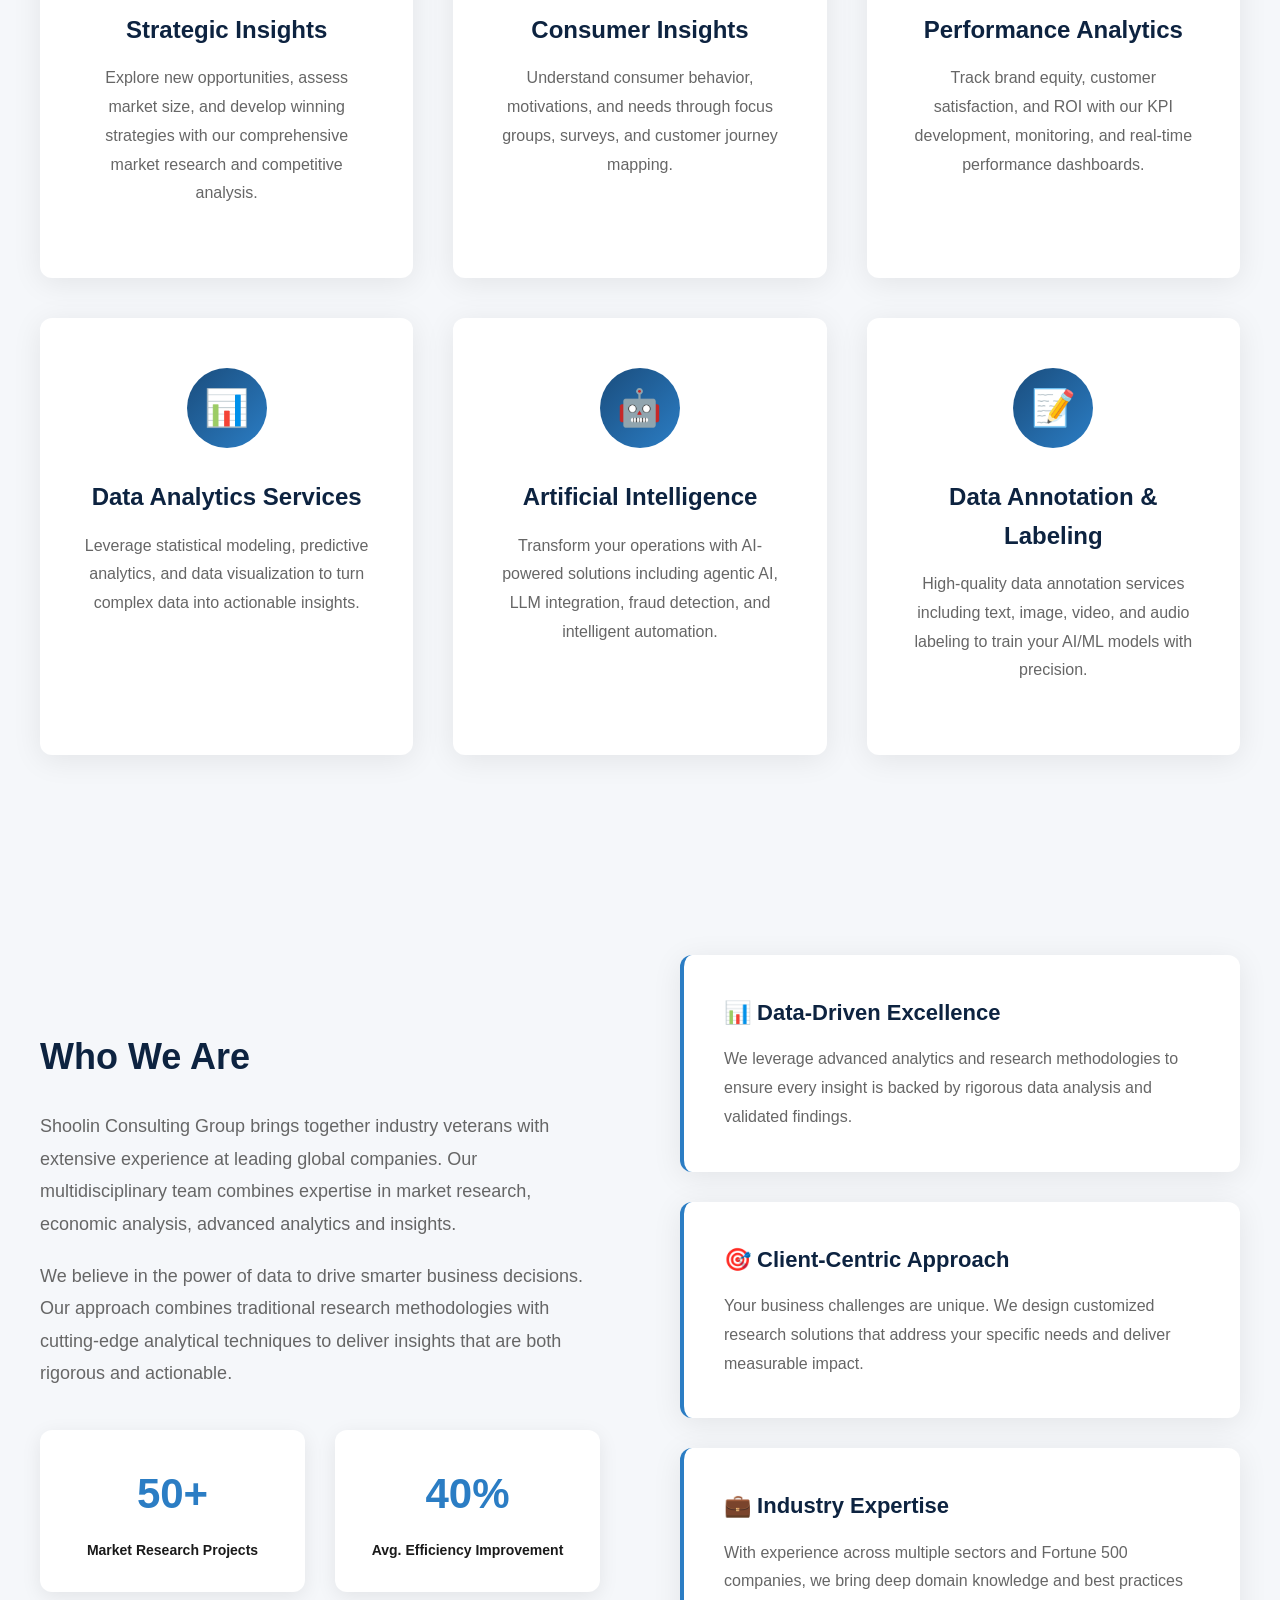
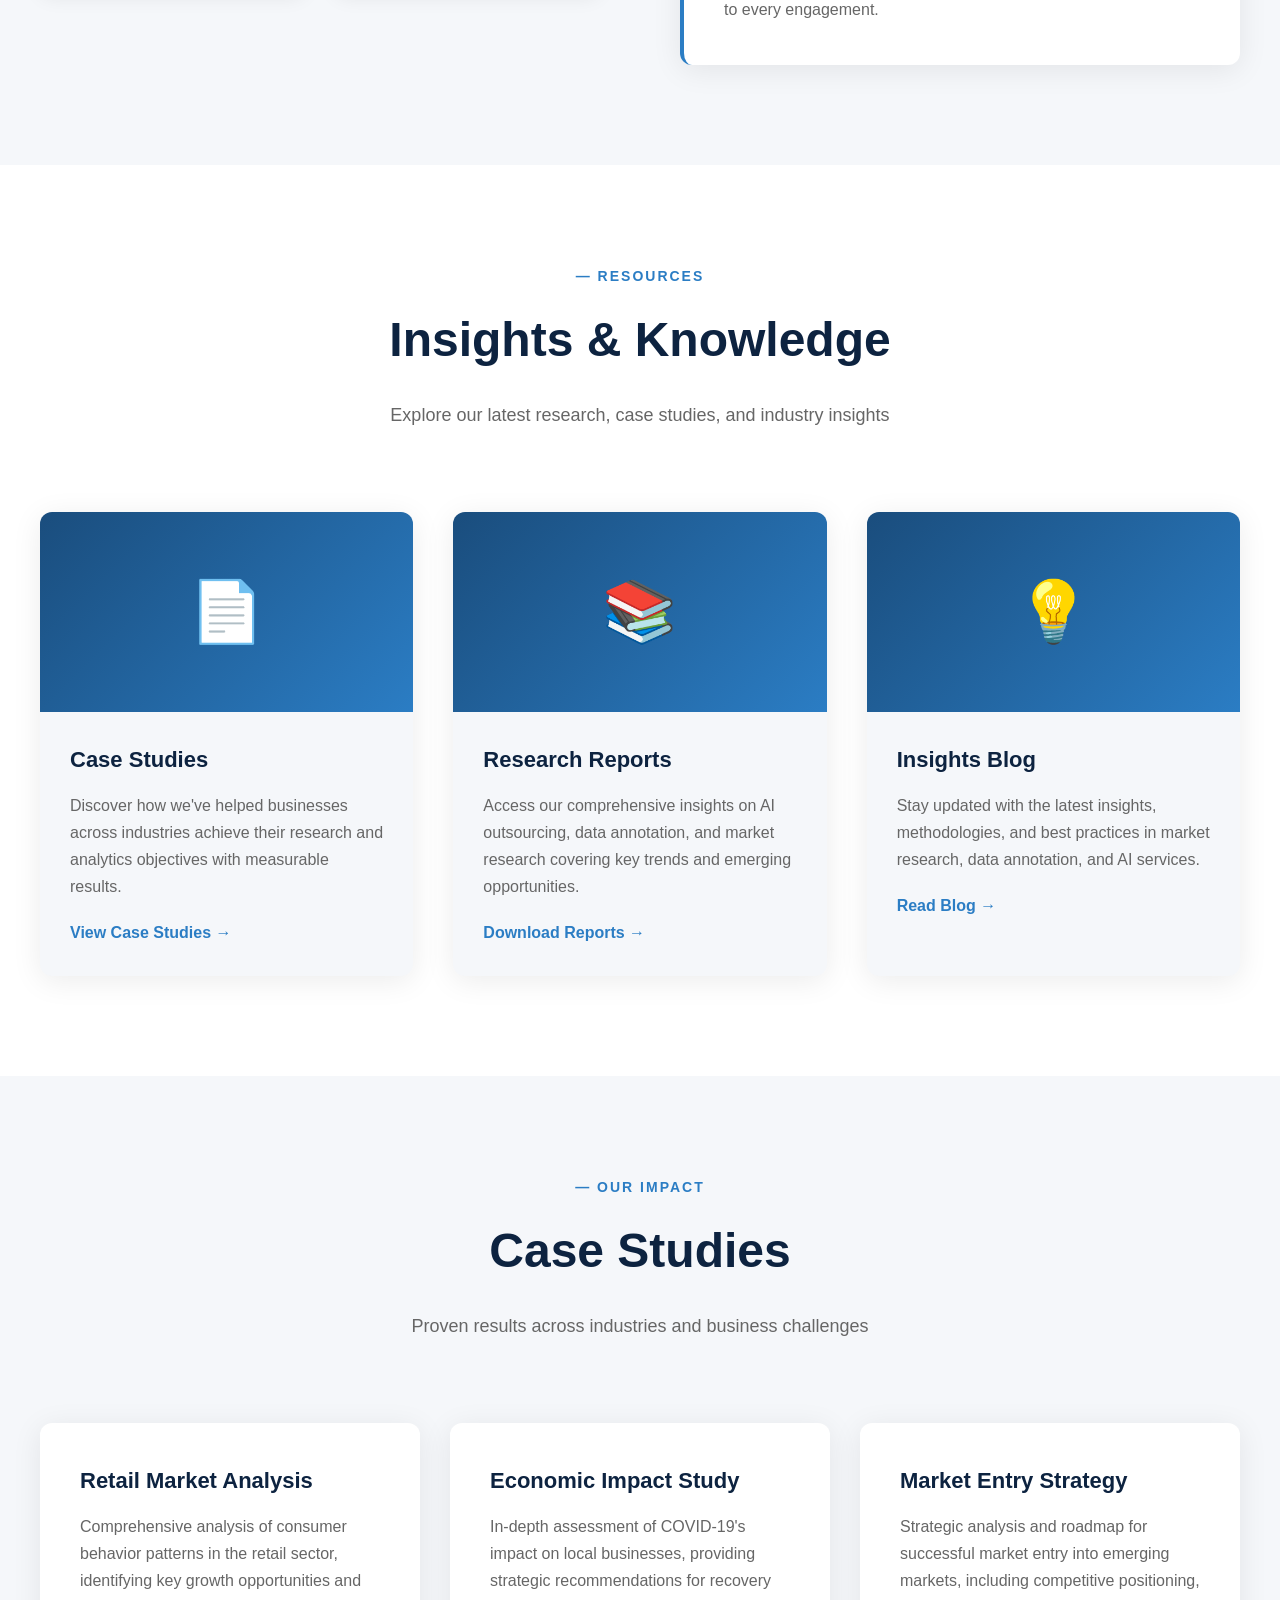
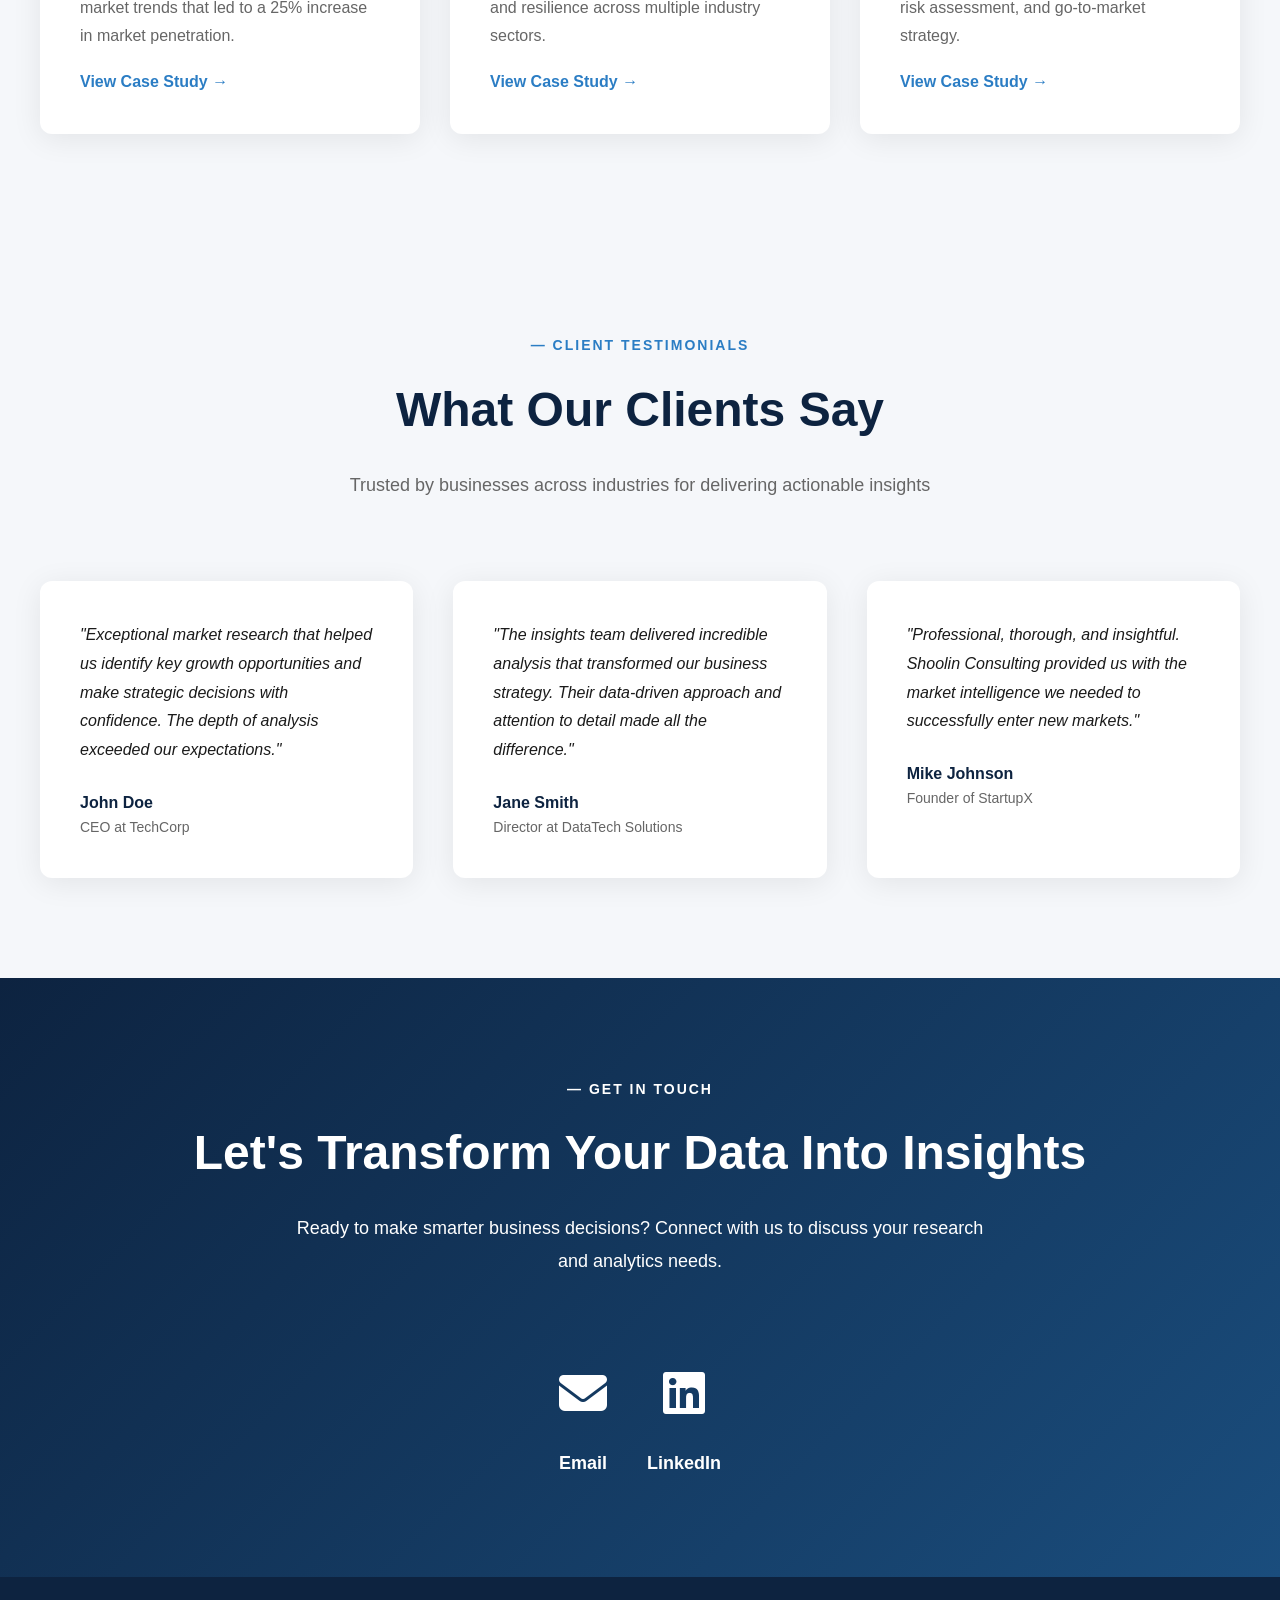
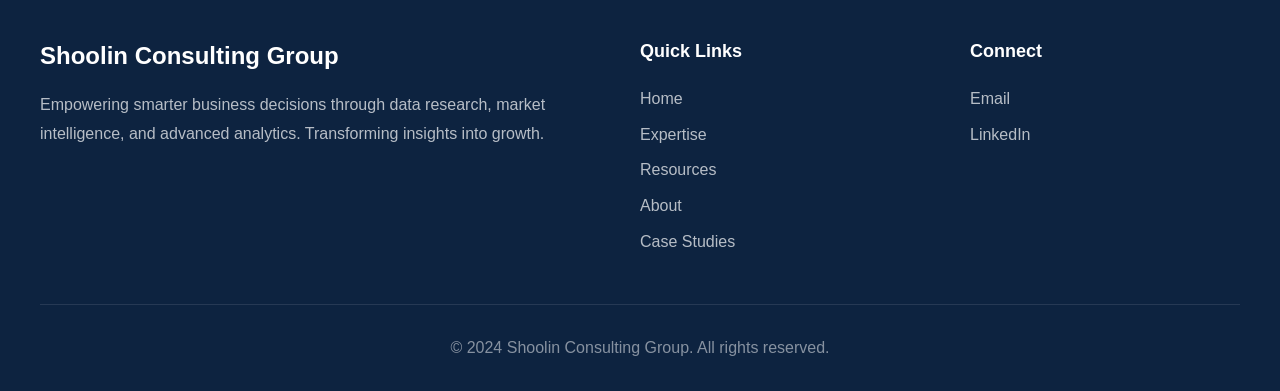
==== commit df31546f: "enhanced websites" ====
--- a/index.html
+++ b/index.html
@@ -5,6 +5,7 @@
     <meta name="viewport" content="width=device-width, initial-scale=1.0">
     <title>Shoolin Consulting Group - Empowering Smarter Business Decisions</title>
     <link rel="icon" href="assets/icon.png" type="image/png">
+    <link rel="stylesheet" href="https://cdnjs.cloudflare.com/ajax/libs/font-awesome/6.4.0/css/all.min.css">
     <style>
         * {
             margin: 0;
@@ -13,12 +14,12 @@
         }
 
         :root {
-            --primary-color: #1a1a2e;
-            --secondary-color: #0f3460;
-            --accent-color: #e94560;
-            --text-dark: #2c2c2c;
+            --primary-color: #0d2340;
+            --secondary-color: #1a4d7d;
+            --accent-color: #2b7dc4;
+            --text-dark: #1a1a1a;
             --text-light: #666;
-            --bg-light: #f8f9fa;
+            --bg-light: #f5f7fa;
             --white: #ffffff;
         }
 
@@ -96,6 +97,77 @@
             color: var(--accent-color);
         }
 
+        .nav-dropdown {
+            position: relative;
+            display: inline-block;
+        }
+
+        .nav-dropdown > a {
+            cursor: pointer;
+        }
+
+        .nav-dropdown > a::after {
+            content: '';
+            position: absolute;
+            bottom: -5px;
+            left: 0;
+            width: 0;
+            height: 2px;
+            background: var(--accent-color);
+            transition: width 0.3s ease;
+        }
+
+        .nav-dropdown:hover > a::after,
+        .nav-dropdown.active > a::after {
+            width: 100%;
+        }
+
+        .dropdown-menu {
+            display: none;
+            position: absolute;
+            top: calc(100% + 15px);
+            left: 0;
+            background: white;
+            min-width: 250px;
+            list-style: none;
+            padding: 15px 0;
+            border-radius: 8px;
+            box-shadow: 0 10px 30px rgba(0,0,0,0.15);
+            z-index: 1001;
+            pointer-events: none;
+            opacity: 0;
+            transition: opacity 0.2s ease, pointer-events 0.2s ease;
+        }
+
+        .nav-dropdown:hover .dropdown-menu {
+            display: block;
+            pointer-events: auto;
+            opacity: 1;
+        }
+
+        .nav-dropdown.active .dropdown-menu {
+            display: block;
+            pointer-events: auto;
+            opacity: 1;
+        }
+
+        .dropdown-menu li a {
+            display: block;
+            padding: 12px 20px;
+            color: var(--text-dark);
+            text-decoration: none;
+            font-weight: 500;
+            font-size: 14px;
+            transition: all 0.3s ease;
+            cursor: pointer;
+        }
+
+        .dropdown-menu li a:hover {
+            background: var(--bg-light);
+            color: var(--accent-color);
+            padding-left: 25px;
+        }
+
         .cta-button {
             background: var(--accent-color);
             color: white;
@@ -118,7 +190,7 @@
             min-height: 85vh;
             display: flex;
             align-items: center;
-            background: linear-gradient(135deg, #667eea 0%, #764ba2 100%);
+            background: linear-gradient(135deg, #0a1f35 0%, #133a5f 50%, #1e5a8f 100%);
             position: relative;
             overflow: hidden;
         }
@@ -251,6 +323,20 @@
             text-transform: uppercase;
             letter-spacing: 2px;
             margin-bottom: 15px;
+            transition: all 0.3s ease;
+        }
+
+        .section-tag:hover {
+            color: var(--secondary-color);
+            text-shadow: 0 0 10px rgba(43, 125, 196, 0.3);
+        }
+
+        .service-card.clickable {
+            cursor: pointer;
+        }
+
+        .service-card.clickable:hover {
+            transform: translateY(-12px) !important;
         }
 
         .section-title {
@@ -297,13 +383,19 @@
         .service-icon {
             width: 80px;
             height: 80px;
-            background: linear-gradient(135deg, var(--accent-color), #ff6b9d);
+            background: linear-gradient(135deg, var(--secondary-color), var(--accent-color));
             border-radius: 50%;
             display: flex;
             align-items: center;
             justify-content: center;
             margin: 0 auto 30px;
             font-size: 36px;
+            transition: all 0.3s ease;
+        }
+
+        .service-card:hover .service-icon {
+            transform: scale(1.15) translateY(-10px);
+            box-shadow: 0 10px 30px rgba(43, 125, 196, 0.3);
         }
 
         .service-card h3 {
@@ -343,6 +435,11 @@
             background: linear-gradient(135deg, var(--secondary-color), #1e4d7b);
             color: white;
             padding: 40px;
+            transition: all 0.3s ease;
+        }
+
+        .expertise-card:hover .expertise-header {
+            background: linear-gradient(135deg, #0a1f35, var(--secondary-color));
         }
 
         .expertise-header h3 {
@@ -487,7 +584,7 @@
 
         .resource-image {
             height: 200px;
-            background: linear-gradient(135deg, #667eea 0%, #764ba2 100%);
+            background: linear-gradient(135deg, var(--secondary-color), var(--accent-color));
             display: flex;
             align-items: center;
             justify-content: center;
@@ -633,7 +730,7 @@
         .benefit-icon {
             width: 100px;
             height: 100px;
-            background: linear-gradient(135deg, var(--accent-color), #ff6b9d);
+            background: linear-gradient(135deg, var(--secondary-color), var(--accent-color));
             border-radius: 50%;
             display: flex;
             align-items: center;
@@ -641,6 +738,12 @@
             margin: 0 auto 30px;
             font-size: 40px;
             color: white;
+            transition: all 0.3s ease;
+        }
+
+        .benefit-card:hover .benefit-icon {
+            transform: scale(1.1) translateY(-10px);
+            box-shadow: 0 10px 30px rgba(43, 125, 196, 0.3);
         }
 
         .benefit-card h4 {
@@ -858,6 +961,13 @@
             <ul class="nav-links">
                 <li><a href="#home">Home</a></li>
                 <li><a href="#expertise">Expertise</a></li>
+                <li class="nav-dropdown">
+                    <a href="#services">Services</a>
+                    <ul class="dropdown-menu">
+                        <li><a href="ai-outsourcing.html">AI Outsourcing & Consulting</a></li>
+                        <li><a href="data-annotation.html">Data Annotation Services</a></li>
+                    </ul>
+                </li>
                 <li><a href="#resources">Resources</a></li>
                 <li><a href="#about">About</a></li>
                 <li><a href="#contact">Contact</a></li>
@@ -923,17 +1033,27 @@
                     <h3>Data Analytics Services</h3>
                     <p>Leverage statistical modeling, predictive analytics, and data visualization to turn complex data into actionable insights.</p>
                 </div>
+                <div class="service-card clickable" data-href="ai-outsourcing.html">
+                    <div class="service-icon">🤖</div>
+                    <h3>Artificial Intelligence</h3>
+                    <p>Transform your operations with AI-powered solutions including agentic AI, LLM integration, fraud detection, and intelligent automation.</p>
+                </div>
+                <div class="service-card clickable" data-href="data-annotation.html">
+                    <div class="service-icon">📝</div>
+                    <h3>Data Annotation & Labeling</h3>
+                    <p>High-quality data annotation services including text, image, video, and audio labeling to train your AI/ML models with precision.</p>
+                </div>
             </div>
         </div>
     </section>
 
     <section class="about" id="about">
         <div class="container">
-            <div class="section-header">
+            <!-- <div class="section-header">
                 <div class="section-tag">— ABOUT US</div>
                 <h2 class="section-title">Our Story</h2>
                 <p class="section-subtitle">A premier insights consulting firm dedicated to transforming data into strategic business advantages</p>
-            </div>
+            </div> -->
 
             <div class="about-content">
                 <div class="about-text">
@@ -985,23 +1105,23 @@
                     <div class="resource-content">
                         <h3>Case Studies</h3>
                         <p>Discover how we've helped businesses across industries achieve their research and analytics objectives with measurable results.</p>
-                        <a href="#case-studies" class="resource-link">View Case Studies →</a>
+                        <a href="case-study-insurance-claims.html" class="resource-link">View Case Studies →</a>
                     </div>
                 </div>
                 <div class="resource-card">
                     <div class="resource-image">📚</div>
                     <div class="resource-content">
                         <h3>Research Reports</h3>
-                        <p>Access our comprehensive market research reports and industry analysis covering key trends and emerging opportunities.</p>
-                        <a href="#" class="resource-link">Download Reports →</a>
+                        <p>Access our comprehensive insights on AI outsourcing, data annotation, and market research covering key trends and emerging opportunities.</p>
+                        <a href="blog-ai-outsourcing.html" class="resource-link">Download Reports →</a>
                     </div>
                 </div>
                 <div class="resource-card">
                     <div class="resource-image">💡</div>
                     <div class="resource-content">
                         <h3>Insights Blog</h3>
-                        <p>Stay updated with the latest insights, methodologies, and best practices in market research and data analytics.</p>
-                        <a href="#" class="resource-link">Read Blog →</a>
+                        <p>Stay updated with the latest insights, methodologies, and best practices in market research, data annotation, and AI services.</p>
+                        <a href="blog-data-annotation.html" class="resource-link">Read Blog →</a>
                     </div>
                 </div>
             </div>
@@ -1074,11 +1194,11 @@
 
             <div class="contact-links">
                 <a href="mailto:shoolinconsulting@gmail.com" class="contact-link-icon">
-                    <div class="contact-icon">📧</div>
-                    <span>shoolinconsulting@gmail.com</span>
+                    <div class="contact-icon"><i class="fas fa-envelope"></i></div>
+                    <span>Email</span>
                 </a>
                 <a href="https://linkedin.com/company/shoolin-consulting" target="_blank" class="contact-link-icon">
-                    <div class="contact-icon">💼</div>
+                    <div class="contact-icon"><i class="fab fa-linkedin"></i></div>
                     <span>LinkedIn</span>
                 </a>
             </div>
@@ -1124,6 +1244,76 @@
                 navbar.classList.remove('scrolled');
             }
         });
+
+        // Dropdown menu functionality
+        const navDropdown = document.querySelector('.nav-dropdown');
+        const dropdownMenu = document.querySelector('.dropdown-menu');
+        let dropdownClicked = false;
+        let closeDropdownTimeout;
+
+        if (navDropdown && dropdownMenu) {
+            // Handle click on the Services link
+            const servicesLink = navDropdown.querySelector('a');
+            if (servicesLink) {
+                servicesLink.addEventListener('click', (e) => {
+                    e.preventDefault();
+                    e.stopPropagation();
+                    dropdownClicked = !dropdownClicked;
+                    if (dropdownClicked) {
+                        navDropdown.classList.add('active');
+                        clearTimeout(closeDropdownTimeout);
+                    } else {
+                        navDropdown.classList.remove('active');
+                    }
+                });
+            }
+
+            // Handle clicks on dropdown menu items
+            const dropdownItems = dropdownMenu.querySelectorAll('a');
+            dropdownItems.forEach(item => {
+                item.addEventListener('click', (e) => {
+                    // Allow the link to navigate
+                    dropdownClicked = false;
+                    navDropdown.classList.remove('active');
+                });
+            });
+
+            // Close dropdown when clicking outside
+            document.addEventListener('click', (e) => {
+                if (!navDropdown.contains(e.target)) {
+                    dropdownClicked = false;
+                    navDropdown.classList.remove('active');
+                }
+            });
+
+            // Keep dropdown open while cursor is in the dropdown area
+            navDropdown.addEventListener('mouseenter', () => {
+                clearTimeout(closeDropdownTimeout);
+                navDropdown.classList.add('active');
+            });
+
+            navDropdown.addEventListener('mouseleave', () => {
+                // Only close on mouse leave if not clicked
+                if (!dropdownClicked) {
+                    closeDropdownTimeout = setTimeout(() => {
+                        navDropdown.classList.remove('active');
+                    }, 100);
+                }
+            });
+
+            // Also handle mouseleave on dropdown menu directly
+            dropdownMenu.addEventListener('mouseenter', () => {
+                clearTimeout(closeDropdownTimeout);
+            });
+
+            dropdownMenu.addEventListener('mouseleave', () => {
+                if (!dropdownClicked) {
+                    closeDropdownTimeout = setTimeout(() => {
+                        navDropdown.classList.remove('active');
+                    }, 100);
+                }
+            });
+        }
 
         // Smooth scrolling
         document.querySelectorAll('a[href^="#"]').forEach(anchor => {
@@ -1139,6 +1329,17 @@
             });
         });
 
+        // Clickable service cards for AI and Data Annotation
+        const clickableServiceCards = document.querySelectorAll('.service-card.clickable');
+        clickableServiceCards.forEach(card => {
+            card.addEventListener('click', (e) => {
+                const href = card.getAttribute('data-href');
+                if (href) {
+                    window.location.href = href;
+                }
+            });
+        });
+
         // Intersection Observer for fade-in animations
         const observerOptions = {
             threshold: 0.1,
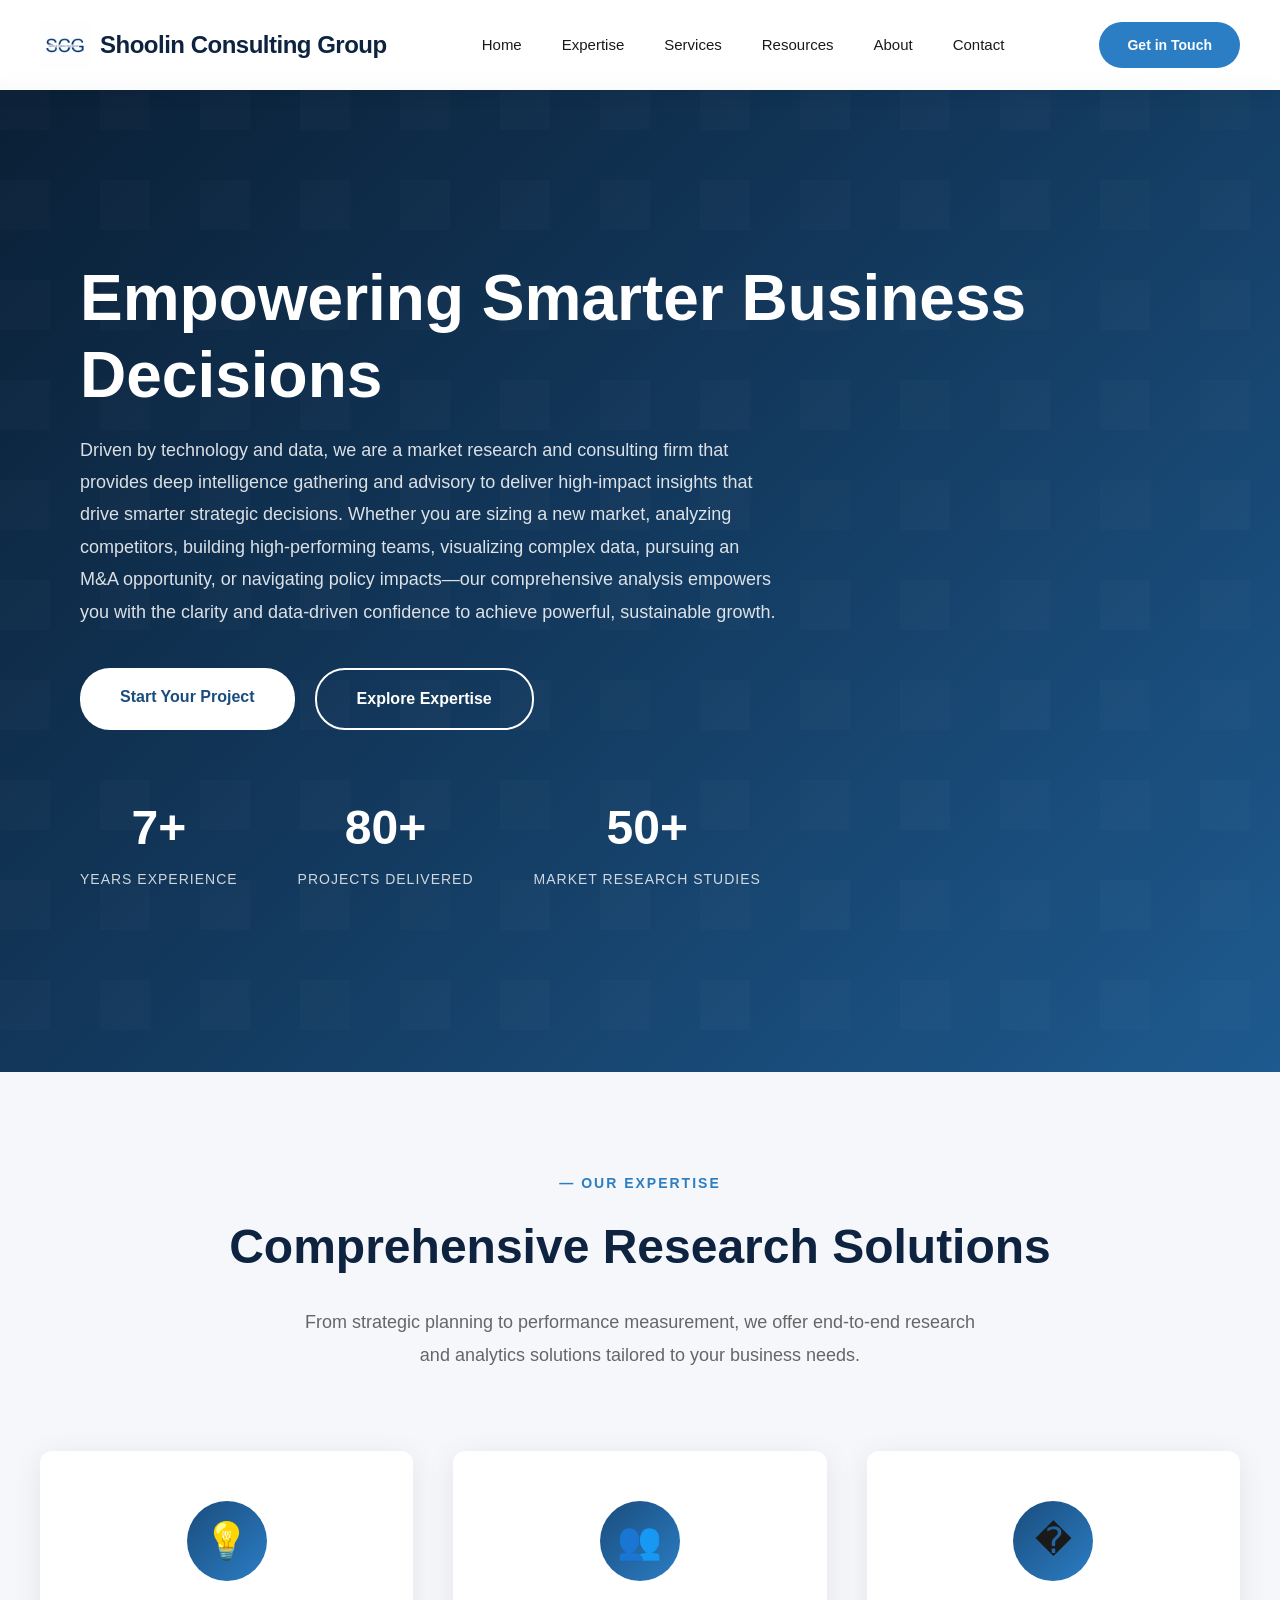
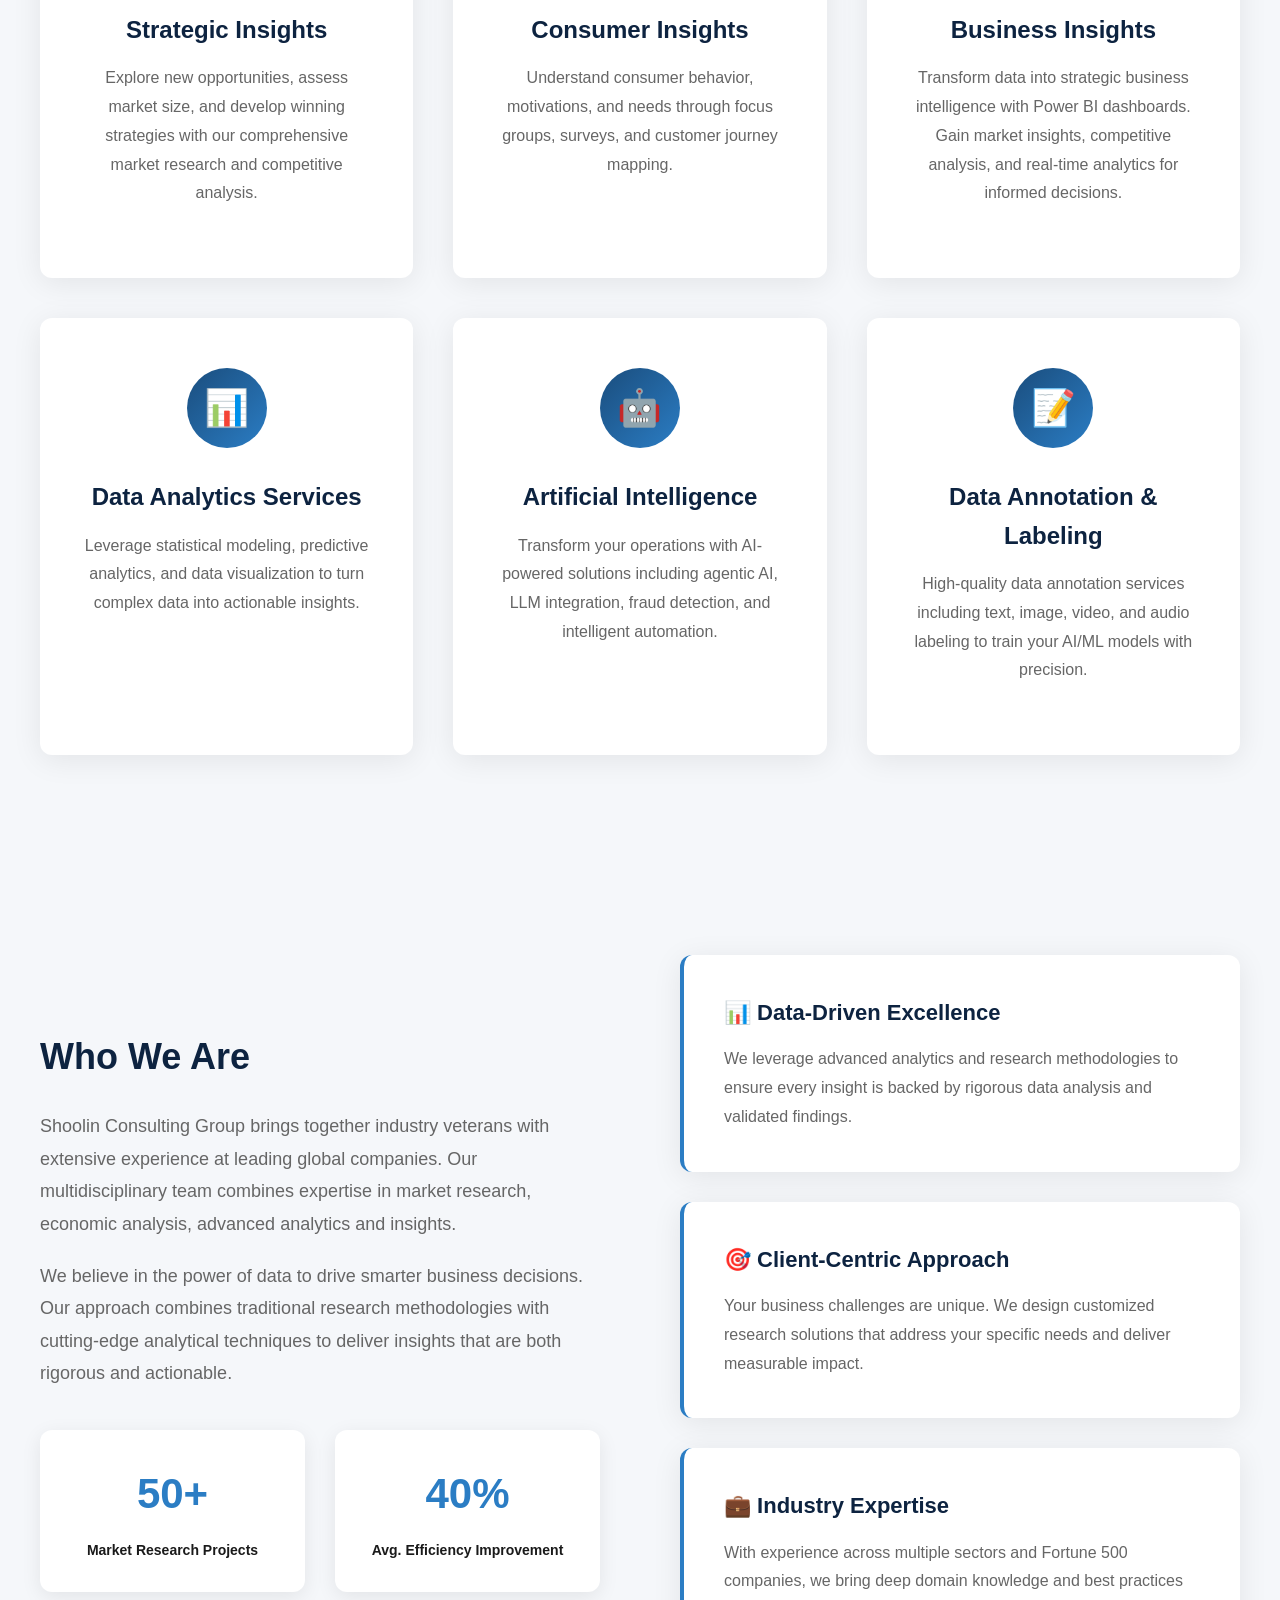
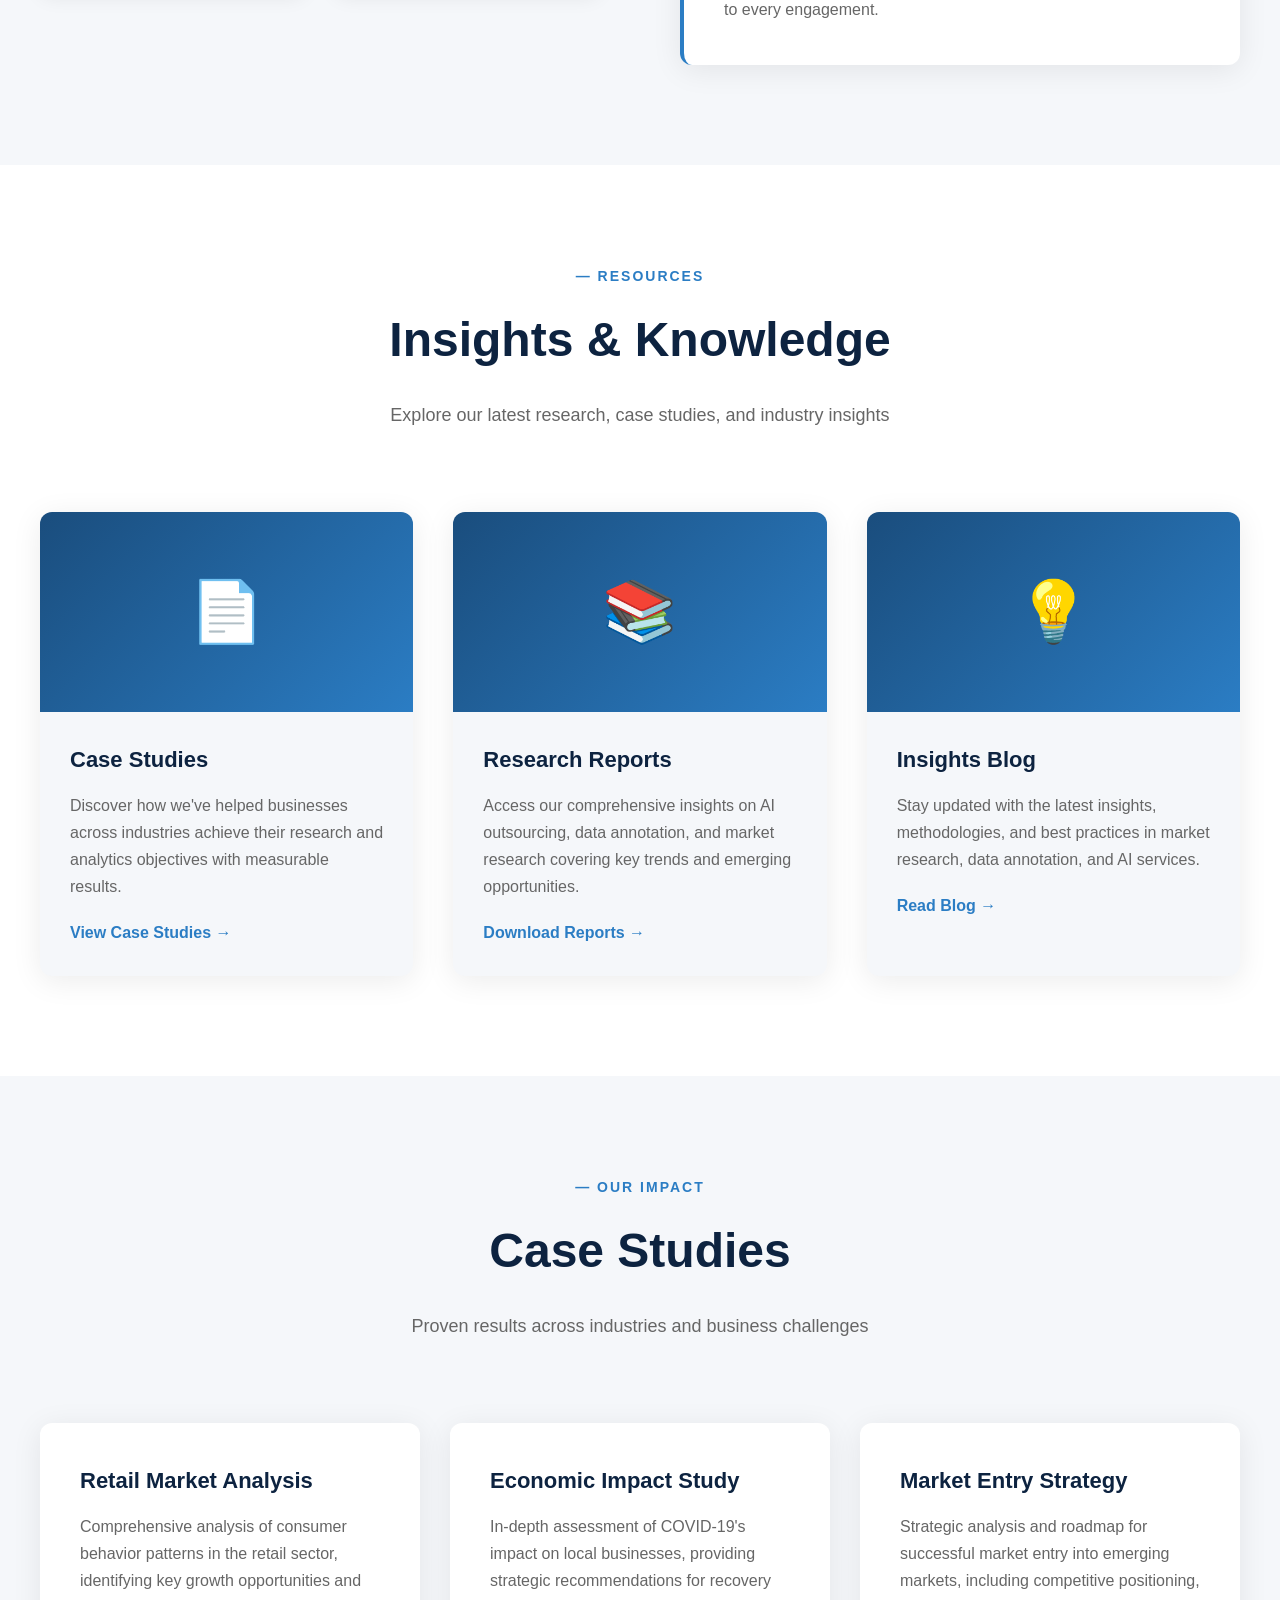
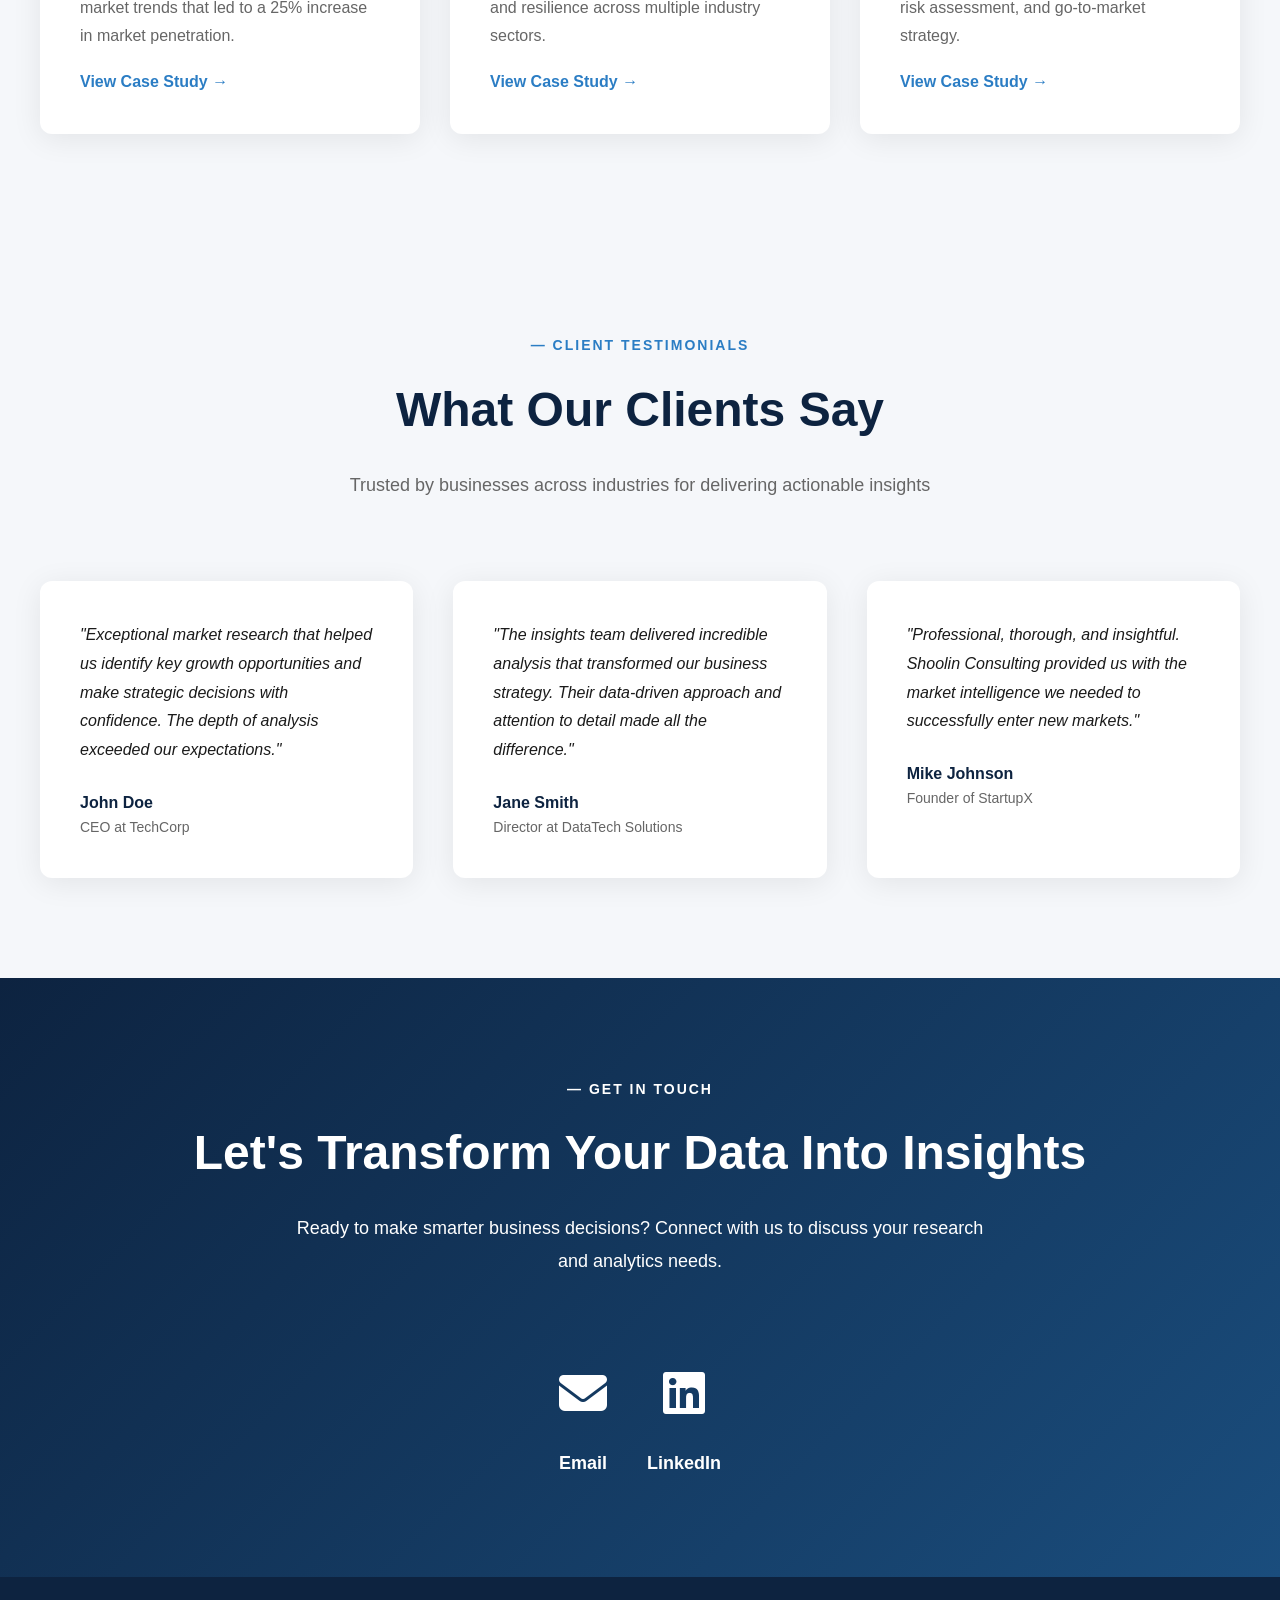
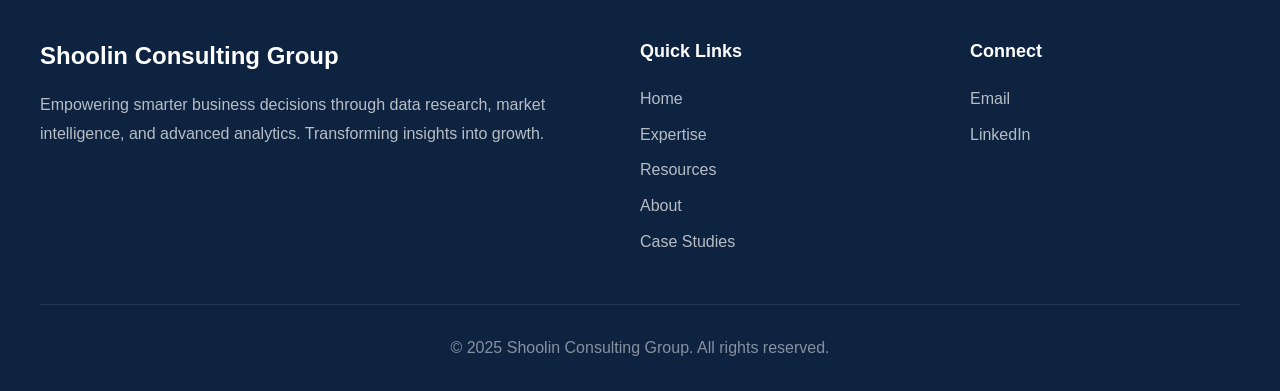
==== commit 872987f1: "Added BI Section, icon and updated the linkedin urls" ====
--- a/index.html
+++ b/index.html
@@ -3,8 +3,18 @@
 <head>
     <meta charset="UTF-8">
     <meta name="viewport" content="width=device-width, initial-scale=1.0">
+    <meta name="description" content="Shoolin Consulting Group provides market research, AI outsourcing, data annotation, and strategic consulting services to empower smarter business decisions.">
+    <meta name="keywords" content="market research, AI outsourcing, data annotation, consulting, business intelligence">
+    <meta name="author" content="Shoolin Consulting Group">
+    <meta property="og:title" content="Shoolin Consulting Group - Empowering Smarter Business Decisions">
+    <meta property="og:description" content="Transform data into strategic insights with our comprehensive research and consulting solutions.">
+    <meta property="og:type" content="website">
+    <meta property="og:url" content="https://shoolinconsulting.com/">
     <title>Shoolin Consulting Group - Empowering Smarter Business Decisions</title>
     <link rel="icon" href="assets/icon.png" type="image/png">
+    <link rel="canonical" href="https://shoolinconsulting.com/">
+    <link rel="preconnect" href="https://cdnjs.cloudflare.com">
+    <link rel="dns-prefetch" href="https://cdnjs.cloudflare.com">
     <link rel="stylesheet" href="https://cdnjs.cloudflare.com/ajax/libs/font-awesome/6.4.0/css/all.min.css">
     <style>
         * {
@@ -23,11 +33,28 @@
             --white: #ffffff;
         }
 
+        html {
+            scroll-behavior: smooth;
+        }
+
         body {
             font-family: 'Segoe UI', Tahoma, Geneva, Verdana, sans-serif;
             line-height: 1.6;
             color: var(--text-dark);
             overflow-x: hidden;
+            font-size: 16px;
+            -webkit-font-smoothing: antialiased;
+            -moz-osx-font-smoothing: grayscale;
+        }
+
+        /* Font optimization */
+        body, button, input, select, textarea {
+            font-family: 'Segoe UI', Tahoma, Geneva, Verdana, sans-serif;
+        }
+
+        h1, h2, h3, h4, h5, h6 {
+            font-weight: 700;
+            margin-bottom: 0.5em;
         }
 
         /* Navigation */
@@ -61,6 +88,24 @@
             font-weight: 700;
             color: var(--primary-color);
             letter-spacing: -0.5px;
+            display: flex;
+            align-items: center;
+            gap: 10px;
+            text-decoration: none;
+        }
+
+        .logo-icon {
+            width: 50px;
+            height: 50px;
+            display: flex;
+            align-items: center;
+            justify-content: center;
+        }
+
+        .logo-icon img {
+            width: 100%;
+            height: 100%;
+            object-fit: contain;
         }
 
         .nav-links {
@@ -913,17 +958,46 @@
                 display: block;
             }
 
+            .hero {
+                min-height: 60vh;
+                margin-top: 60px;
+                padding: 40px 0;
+            }
+
             .hero h1 {
-                font-size: 42px;
-            }
-
-            .hero-subtitle {
-                font-size: 24px;
+                font-size: 36px;
+                margin-bottom: 15px;
+            }
+
+            .hero-description {
+                font-size: 16px;
+                margin-bottom: 30px;
+            }
+
+            .hero-buttons {
+                flex-direction: column;
+                gap: 15px;
+            }
+
+            .btn-primary, .btn-secondary {
+                padding: 14px 30px;
+                font-size: 14px;
+                width: 100%;
+                text-align: center;
             }
 
             .hero-stats {
                 flex-direction: column;
-                gap: 30px;
+                gap: 20px;
+                margin-top: 40px;
+            }
+
+            .stat-number {
+                font-size: 36px;
+            }
+
+            .stat-label {
+                font-size: 12px;
             }
 
             .services-grid,
@@ -933,23 +1007,250 @@
             .benefits-grid,
             .testimonial-grid {
                 grid-template-columns: 1fr;
+                gap: 20px;
             }
 
             .about-content {
                 grid-template-columns: 1fr;
-                gap: 40px;
+                gap: 30px;
+            }
+
+            .about-text h3 {
+                font-size: 28px;
+            }
+
+            .about-stats {
+                grid-template-columns: 1fr;
+                gap: 20px;
             }
 
             .contact-grid {
                 grid-template-columns: 1fr;
             }
 
+            .contact-links {
+                flex-direction: column;
+                gap: 20px;
+            }
+
             .footer-content {
                 grid-template-columns: 1fr;
+                gap: 30px;
             }
 
             .section-title {
                 font-size: 36px;
+                margin-bottom: 15px;
+            }
+
+            .section-subtitle {
+                font-size: 16px;
+            }
+
+            section {
+                padding: 60px 20px;
+            }
+
+            .service-card {
+                padding: 30px 20px;
+            }
+
+            .service-icon {
+                width: 70px;
+                height: 70px;
+                font-size: 32px;
+                margin-bottom: 20px;
+            }
+
+            .service-card:hover {
+                transform: translateY(-8px);
+            }
+
+            .service-card.clickable:hover {
+                transform: translateY(-10px) !important;
+            }
+
+            .service-card h3 {
+                font-size: 20px;
+            }
+
+            .service-card p {
+                font-size: 14px;
+            }
+
+            .expertise-card {
+                margin-bottom: 20px;
+            }
+
+            .expertise-header {
+                padding: 30px;
+            }
+
+            .expertise-header h3 {
+                font-size: 22px;
+            }
+
+            .expertise-content {
+                padding: 25px;
+            }
+
+            .benefit-icon {
+                width: 80px;
+                height: 80px;
+                font-size: 32px;
+                margin-bottom: 20px;
+            }
+
+            .benefit-card {
+                padding: 25px 15px;
+            }
+
+            .benefit-card h4 {
+                font-size: 18px;
+            }
+
+            .resource-card {
+                margin-bottom: 20px;
+            }
+
+            .resource-image {
+                height: 150px;
+                font-size: 48px;
+            }
+
+            .resource-content {
+                padding: 20px;
+            }
+
+            .resource-content h3 {
+                font-size: 18px;
+            }
+
+            .contact-card {
+                padding: 30px 20px;
+            }
+
+            .contact-icon {
+                font-size: 40px;
+                margin-bottom: 15px;
+            }
+
+            .contact-card h3 {
+                font-size: 18px;
+            }
+
+            .contact-card a {
+                font-size: 16px;
+            }
+
+            .nav-container {
+                padding: 15px 20px;
+            }
+
+            .logo {
+                font-size: 20px;
+            }
+
+            .cta-button {
+                padding: 10px 20px;
+                font-size: 13px;
+            }
+
+            .dropdown-menu {
+                min-width: 200px;
+                top: calc(100% + 10px);
+            }
+
+            .dropdown-menu li a {
+                padding: 10px 15px;
+                font-size: 13px;
+            }
+
+            .dropdown-menu li a:hover {
+                padding-left: 20px;
+            }
+        }
+
+        @media (max-width: 480px) {
+            .hero h1 {
+                font-size: 28px;
+                line-height: 1.3;
+            }
+
+            .hero-description {
+                font-size: 14px;
+                line-height: 1.6;
+            }
+
+            .section-title {
+                font-size: 28px;
+            }
+
+            .section-subtitle {
+                font-size: 14px;
+            }
+
+            .stat-number {
+                font-size: 32px;
+            }
+
+            .about-text h3 {
+                font-size: 24px;
+            }
+
+            .expertise-header h3 {
+                font-size: 20px;
+            }
+
+            .service-card h3 {
+                font-size: 18px;
+            }
+
+            .benefit-card h4 {
+                font-size: 16px;
+            }
+
+            .case-card h3 {
+                font-size: 18px;
+            }
+
+            .testimonial-card {
+                padding: 20px;
+            }
+
+            .testimonial-text {
+                font-size: 14px;
+            }
+
+            .testimonial-author {
+                font-size: 14px;
+            }
+
+            .testimonial-role {
+                font-size: 12px;
+            }
+
+            .value-item {
+                padding: 25px;
+                border-left-width: 3px;
+            }
+
+            .value-item h4 {
+                font-size: 18px;
+            }
+
+            .section-header {
+                margin-bottom: 40px;
+            }
+
+            .services-grid {
+                gap: 15px;
+            }
+
+            .section-tag {
+                font-size: 12px;
+                letter-spacing: 1px;
+                margin-bottom: 10px;
             }
         }
     </style>
@@ -957,7 +1258,12 @@
 <body>
     <nav id="navbar">
         <div class="nav-container">
-            <div class="logo">Shoolin Consulting</div>
+            <a href="#home" class="logo">
+                <div class="logo-icon">
+                    <img src="assets/icon.png" alt="Shoolin Consulting Logo">
+                </div>
+                <span>Shoolin Consulting Group</span>
+            </a>
             <ul class="nav-links">
                 <li><a href="#home">Home</a></li>
                 <li><a href="#expertise">Expertise</a></li>
@@ -1023,10 +1329,10 @@
                     <h3>Consumer Insights</h3>
                     <p>Understand consumer behavior, motivations, and needs through focus groups, surveys, and customer journey mapping.</p>
                 </div>
-                <div class="service-card">
-                    <div class="service-icon">📈</div>
-                    <h3>Performance Analytics</h3>
-                    <p>Track brand equity, customer satisfaction, and ROI with our KPI development, monitoring, and real-time performance dashboards.</p>
+                <div class="service-card clickable" data-href="business-insights.html">
+                    <div class="service-icon">�</div>
+                    <h3>Business Insights</h3>
+                    <p>Transform data into strategic business intelligence with Power BI dashboards. Gain market insights, competitive analysis, and real-time analytics for informed decisions.</p>
                 </div>
                 <div class="service-card">
                     <div class="service-icon">📊</div>
@@ -1197,7 +1503,7 @@
                     <div class="contact-icon"><i class="fas fa-envelope"></i></div>
                     <span>Email</span>
                 </a>
-                <a href="https://linkedin.com/company/shoolin-consulting" target="_blank" class="contact-link-icon">
+                <a href="https://www.linkedin.com/company/shoolin-consulting-group" target="_blank" class="contact-link-icon">
                     <div class="contact-icon"><i class="fab fa-linkedin"></i></div>
                     <span>LinkedIn</span>
                 </a>
@@ -1225,12 +1531,12 @@
                 <h4>Connect</h4>
                 <ul>
                     <li><a href="mailto:shoolinconsulting@gmail.com">Email</a></li>
-                    <li><a href="https://linkedin.com/company/shoolin-consulting" target="_blank">LinkedIn</a></li>
+                    <li><a href="https://www.linkedin.com/company/shoolin-consulting-group" target="_blank">LinkedIn</a></li>
                 </ul>
             </div>
         </div>
         <div class="footer-bottom">
-            <p>© 2024 Shoolin Consulting Group. All rights reserved.</p>
+            <p>© 2025 Shoolin Consulting Group. All rights reserved.</p>
         </div>
     </footer>
 
@@ -1340,28 +1646,38 @@
             });
         });
 
-        // Intersection Observer for fade-in animations
-        const observerOptions = {
-            threshold: 0.1,
-            rootMargin: '0px 0px -100px 0px'
-        };
-
-        const observer = new IntersectionObserver((entries) => {
-            entries.forEach(entry => {
-                if (entry.isIntersecting) {
-                    entry.target.style.opacity = '1';
-                    entry.target.style.transform = 'translateY(0)';
-                }
+        // Lazy load images and optimize performance
+        if ('IntersectionObserver' in window) {
+            // Intersection Observer for fade-in animations
+            const observerOptions = {
+                threshold: 0.1,
+                rootMargin: '0px 0px -50px 0px'
+            };
+
+            const observer = new IntersectionObserver((entries) => {
+                entries.forEach(entry => {
+                    if (entry.isIntersecting) {
+                        entry.target.style.opacity = '1';
+                        entry.target.style.transform = 'translateY(0)';
+                        observer.unobserve(entry.target);
+                    }
+                });
+            }, observerOptions);
+
+            // Observe all cards and sections
+            document.querySelectorAll('.service-card, .expertise-card, .case-card, .benefit-card, .resource-card, .value-item, .testimonial-card').forEach(el => {
+                el.style.opacity = '0';
+                el.style.transform = 'translateY(30px)';
+                el.style.transition = 'opacity 0.6s ease, transform 0.6s ease';
+                observer.observe(el);
             });
-        }, observerOptions);
-
-        // Observe all cards and sections
-        document.querySelectorAll('.service-card, .expertise-card, .case-card, .benefit-card, .resource-card, .value-item, .testimonial-card').forEach(el => {
-            el.style.opacity = '0';
-            el.style.transform = 'translateY(30px)';
-            el.style.transition = 'opacity 0.6s ease, transform 0.6s ease';
-            observer.observe(el);
-        });
+        } else {
+            // Fallback for browsers without IntersectionObserver
+            document.querySelectorAll('.service-card, .expertise-card, .case-card, .benefit-card, .resource-card, .value-item, .testimonial-card').forEach(el => {
+                el.style.opacity = '1';
+                el.style.transform = 'translateY(0)';
+            });
+        }
     </script>
 </body>
 </html>
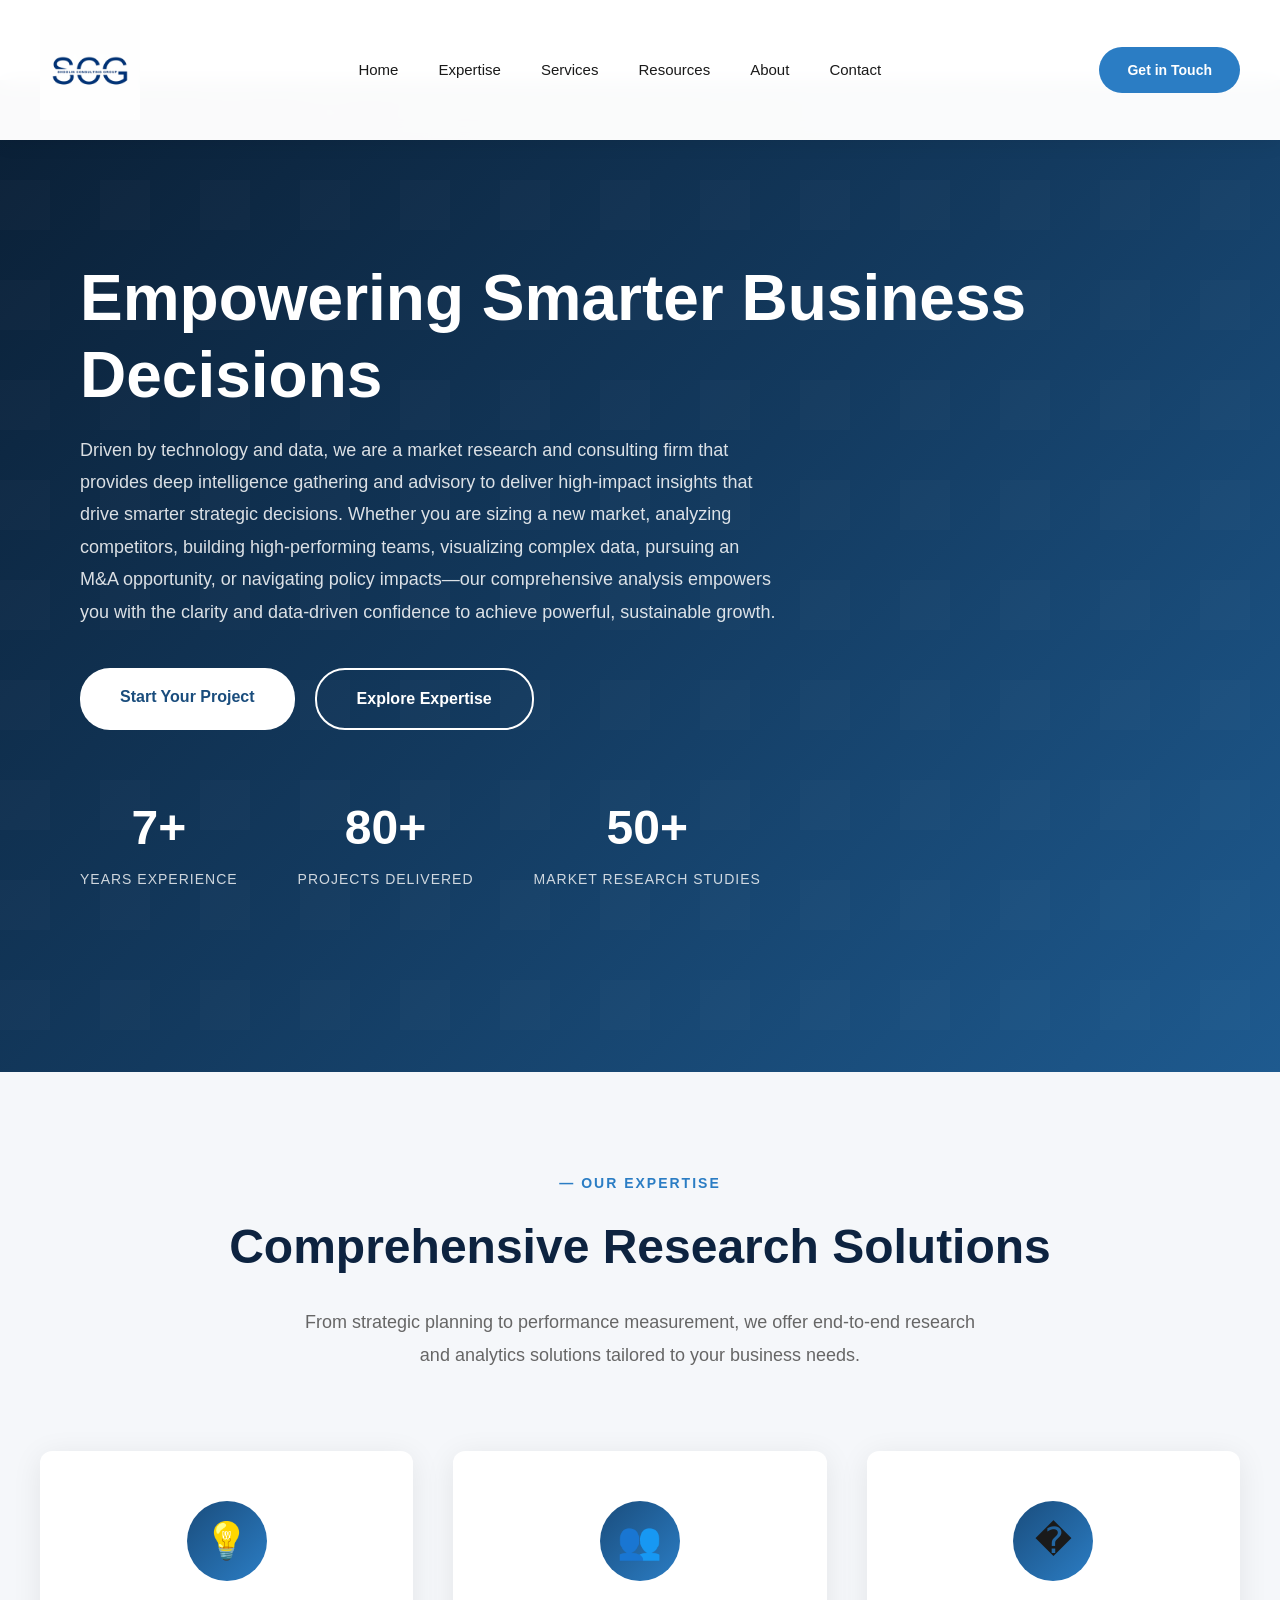
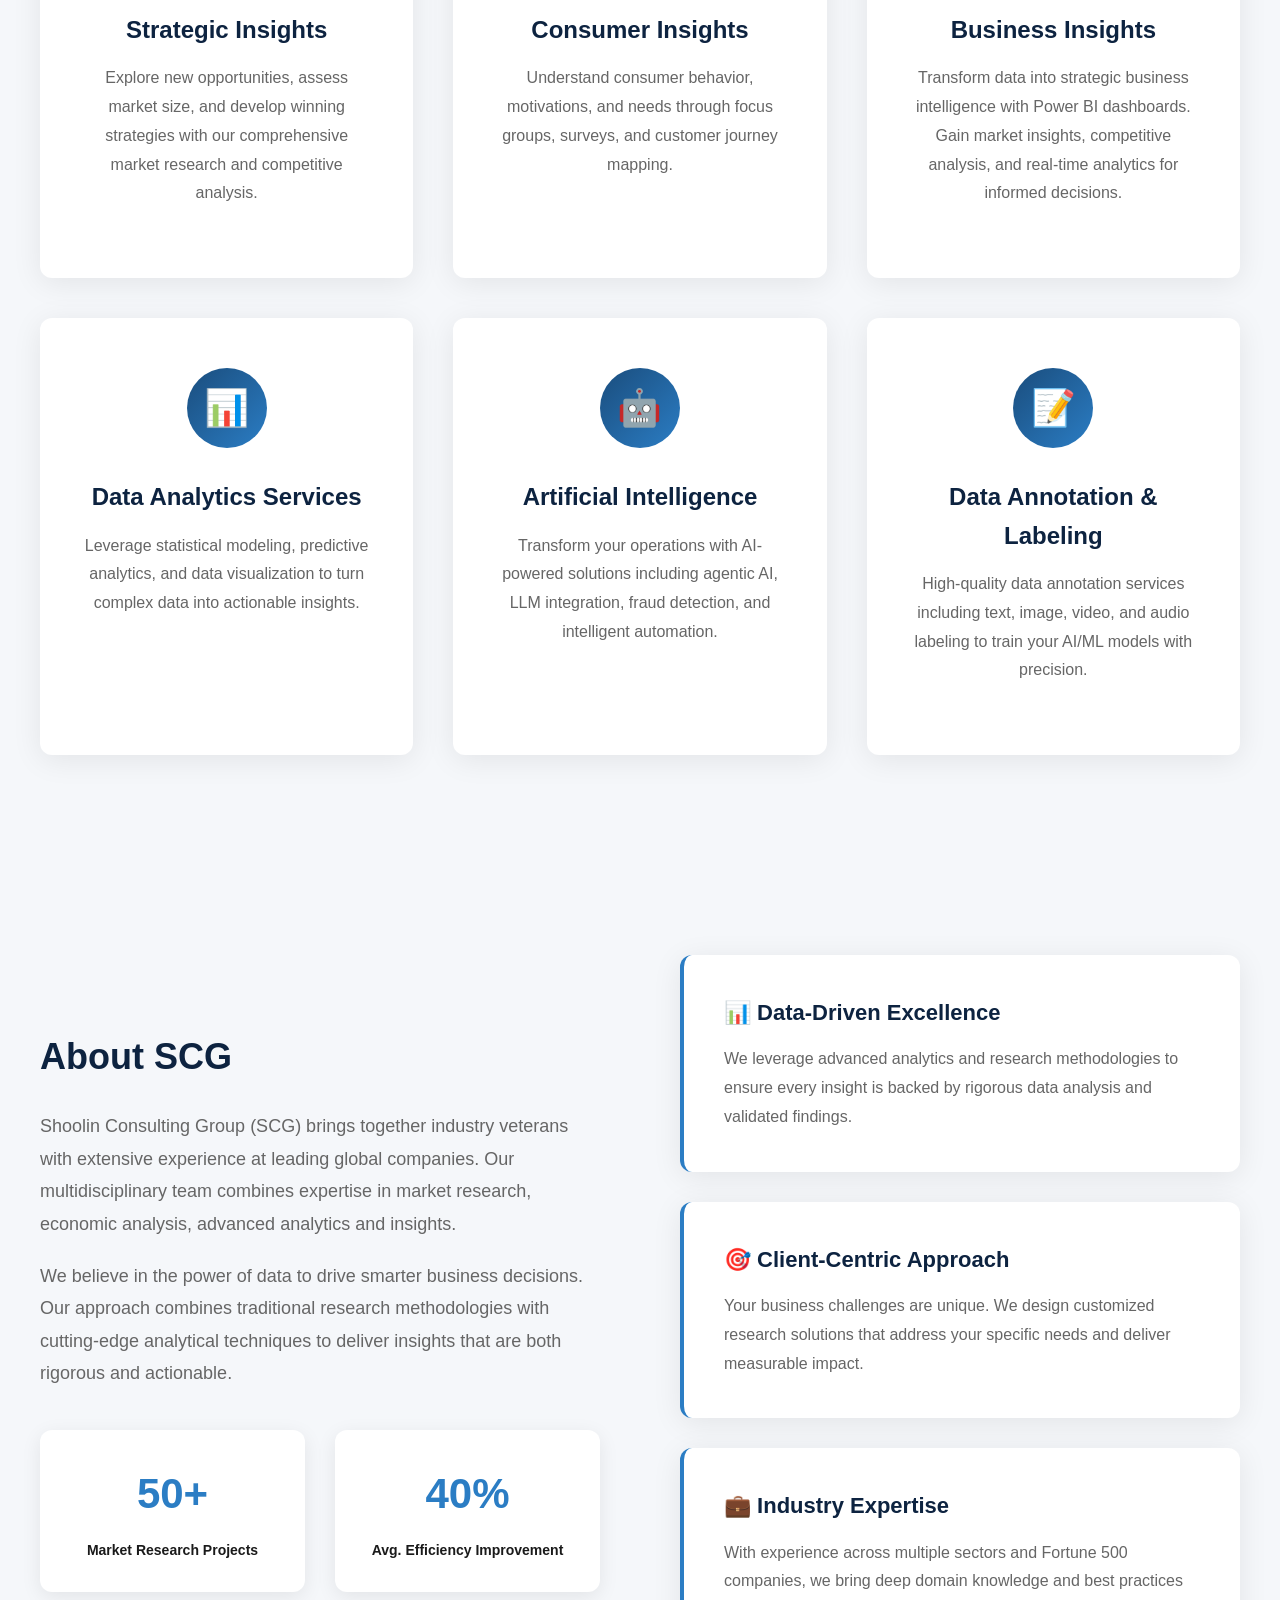
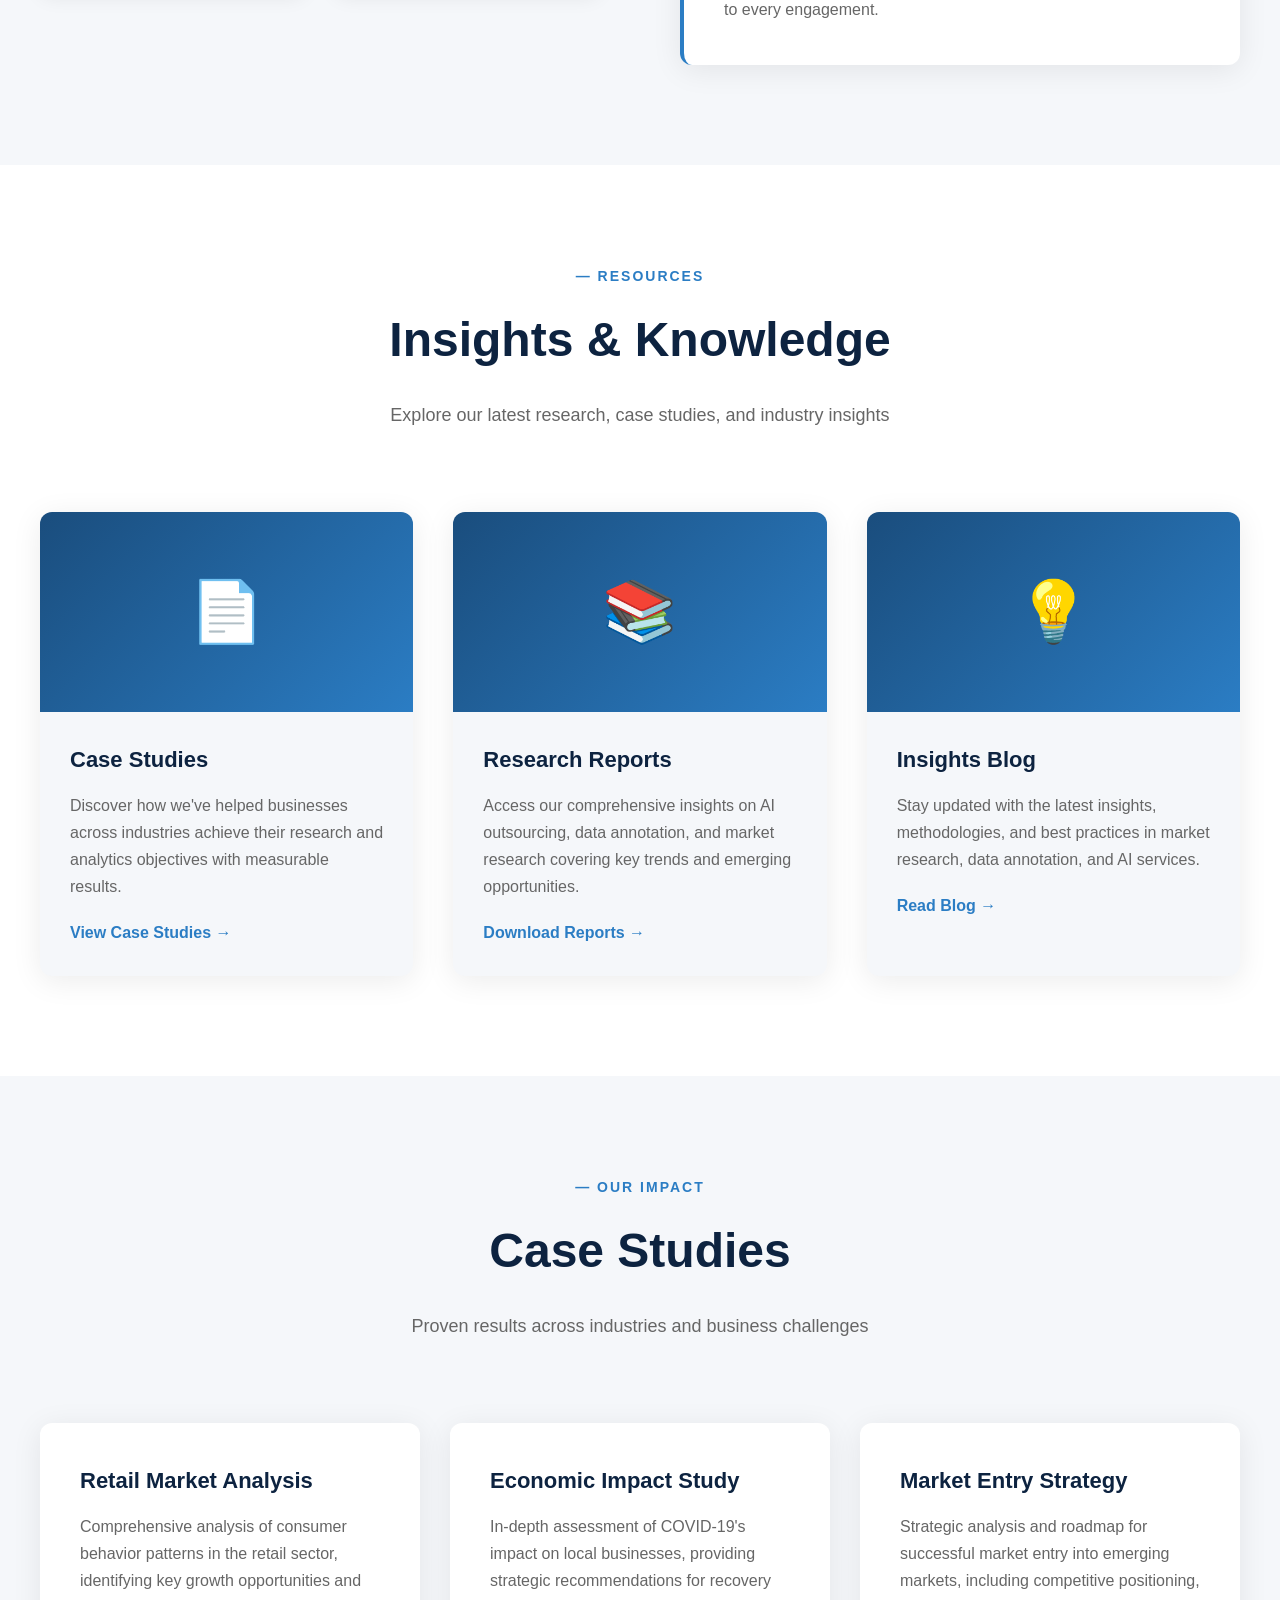
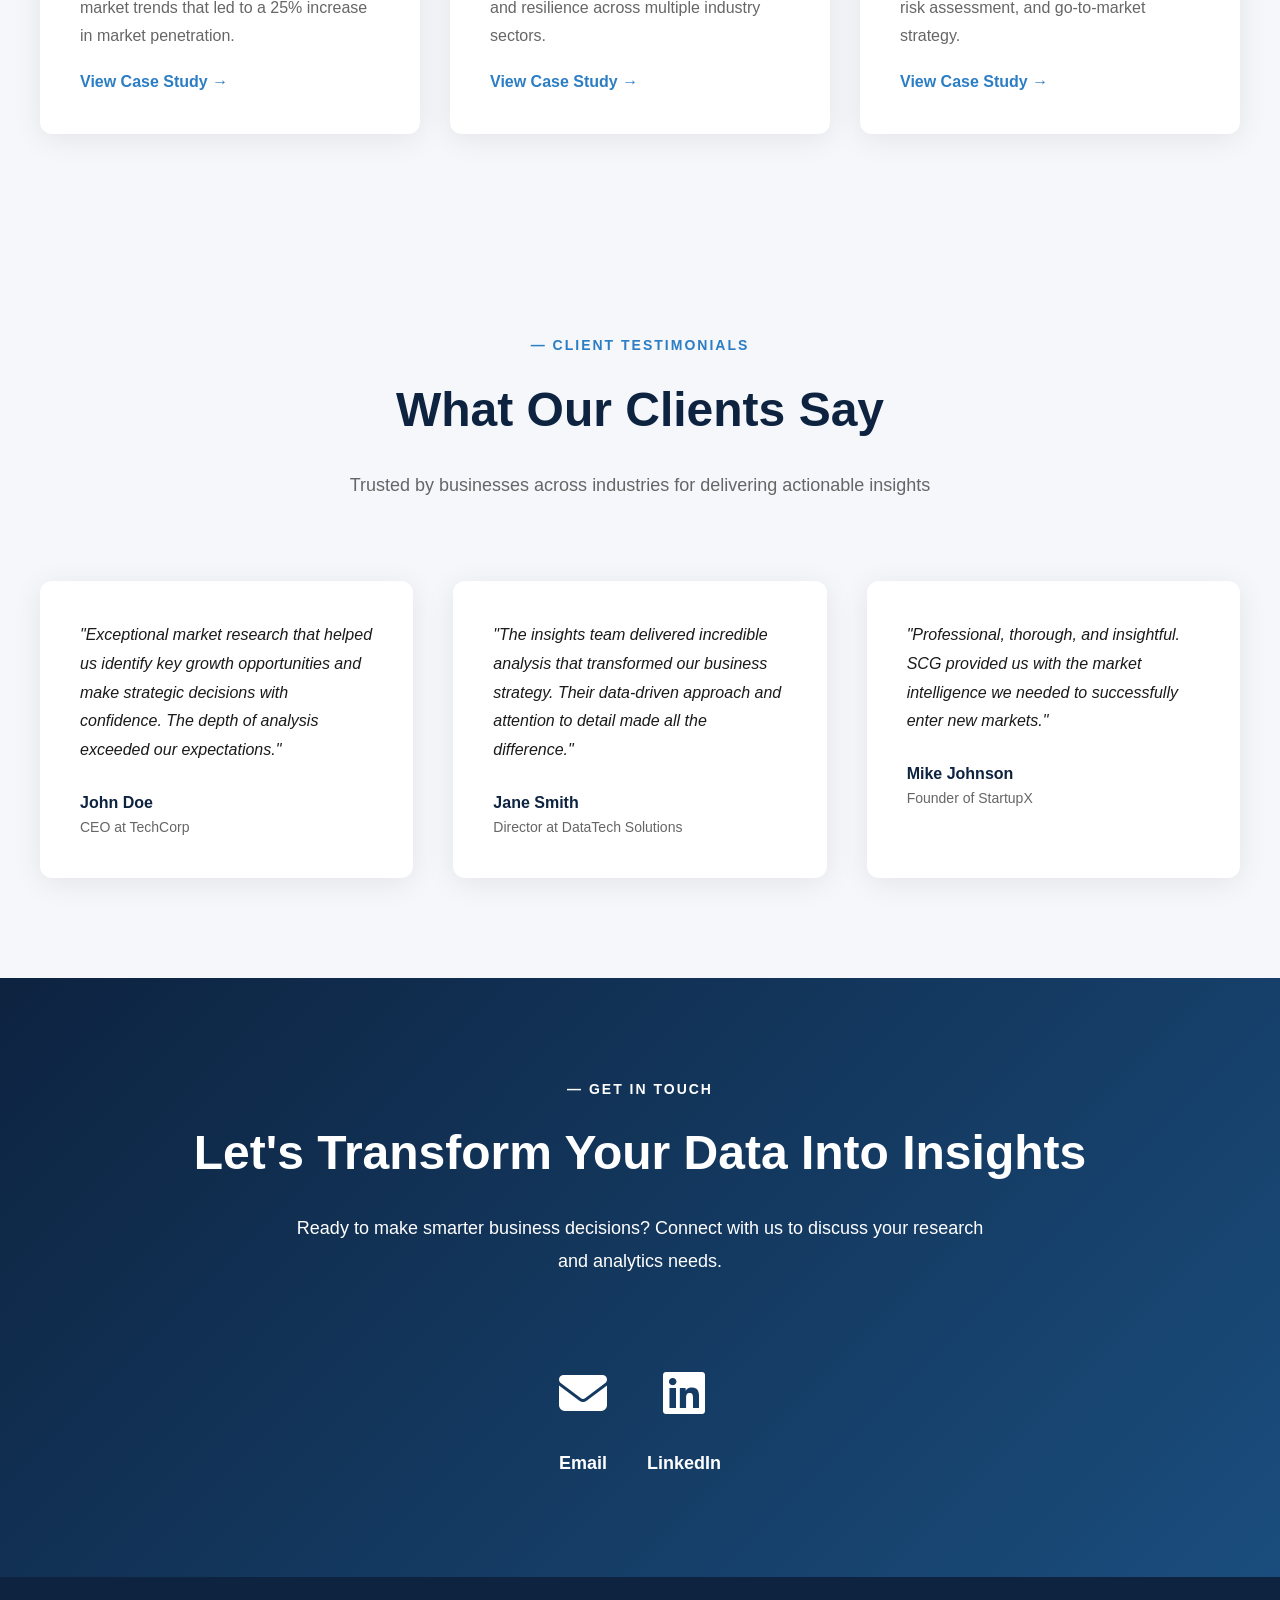
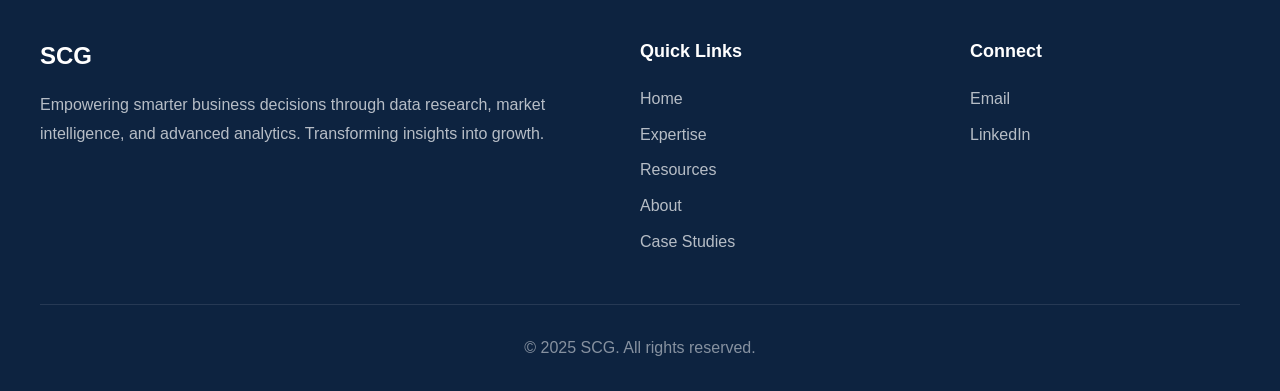
==== commit a9de1557: "Replaced with SCG" ====
--- a/index.html
+++ b/index.html
@@ -3,14 +3,14 @@
 <head>
     <meta charset="UTF-8">
     <meta name="viewport" content="width=device-width, initial-scale=1.0">
-    <meta name="description" content="Shoolin Consulting Group provides market research, AI outsourcing, data annotation, and strategic consulting services to empower smarter business decisions.">
+    <meta name="description" content="SCG provides market research, AI outsourcing, data annotation, and strategic consulting services to empower smarter business decisions.">
     <meta name="keywords" content="market research, AI outsourcing, data annotation, consulting, business intelligence">
-    <meta name="author" content="Shoolin Consulting Group">
-    <meta property="og:title" content="Shoolin Consulting Group - Empowering Smarter Business Decisions">
+    <meta name="author" content="SCG">
+    <meta property="og:title" content="SCG - Empowering Smarter Business Decisions">
     <meta property="og:description" content="Transform data into strategic insights with our comprehensive research and consulting solutions.">
     <meta property="og:type" content="website">
     <meta property="og:url" content="https://shoolinconsulting.com/">
-    <title>Shoolin Consulting Group - Empowering Smarter Business Decisions</title>
+    <title>SCG - Empowering Smarter Business Decisions</title>
     <link rel="icon" href="assets/icon.png" type="image/png">
     <link rel="canonical" href="https://shoolinconsulting.com/">
     <link rel="preconnect" href="https://cdnjs.cloudflare.com">
@@ -95,8 +95,8 @@
         }
 
         .logo-icon {
-            width: 50px;
-            height: 50px;
+            width: 100px;
+            height: 100px;
             display: flex;
             align-items: center;
             justify-content: center;
@@ -1260,9 +1260,9 @@
         <div class="nav-container">
             <a href="#home" class="logo">
                 <div class="logo-icon">
-                    <img src="assets/icon.png" alt="Shoolin Consulting Logo">
-                </div>
-                <span>Shoolin Consulting Group</span>
+                    <img src="assets/icon.png" alt="SCG Logo">
+                </div>
+                <!-- <span>SCG</span> -->
             </a>
             <ul class="nav-links">
                 <li><a href="#home">Home</a></li>
@@ -1363,8 +1363,8 @@
 
             <div class="about-content">
                 <div class="about-text">
-                    <h3>Who We Are</h3>
-                    <p>Shoolin Consulting Group brings together industry veterans with extensive experience at leading global companies. Our multidisciplinary team combines expertise in market research, economic analysis, advanced analytics and insights.</p>
+                    <h3>About SCG</h3>
+                    <p>Shoolin Consulting Group (SCG) brings together industry veterans with extensive experience at leading global companies. Our multidisciplinary team combines expertise in market research, economic analysis, advanced analytics and insights.</p>
                     <p>We believe in the power of data to drive smarter business decisions. Our approach combines traditional research methodologies with cutting-edge analytical techniques to deliver insights that are both rigorous and actionable.</p>
                     
                     <div class="about-stats">
@@ -1482,7 +1482,7 @@
                     <div class="testimonial-role">Director at DataTech Solutions</div>
                 </div>
                 <div class="testimonial-card">
-                    <p class="testimonial-text">"Professional, thorough, and insightful. Shoolin Consulting provided us with the market intelligence we needed to successfully enter new markets."</p>
+                    <p class="testimonial-text">"Professional, thorough, and insightful. SCG provided us with the market intelligence we needed to successfully enter new markets."</p>
                     <div class="testimonial-author">Mike Johnson</div>
                     <div class="testimonial-role">Founder of StartupX</div>
                 </div>
@@ -1514,7 +1514,7 @@
     <footer>
         <div class="footer-content">
             <div class="footer-about">
-                <h3>Shoolin Consulting Group</h3>
+                <h3>SCG</h3>
                 <p>Empowering smarter business decisions through data research, market intelligence, and advanced analytics. Transforming insights into growth.</p>
             </div>
             <div class="footer-links">
@@ -1536,7 +1536,7 @@
             </div>
         </div>
         <div class="footer-bottom">
-            <p>© 2025 Shoolin Consulting Group. All rights reserved.</p>
+            <p>© 2025 SCG. All rights reserved.</p>
         </div>
     </footer>
 
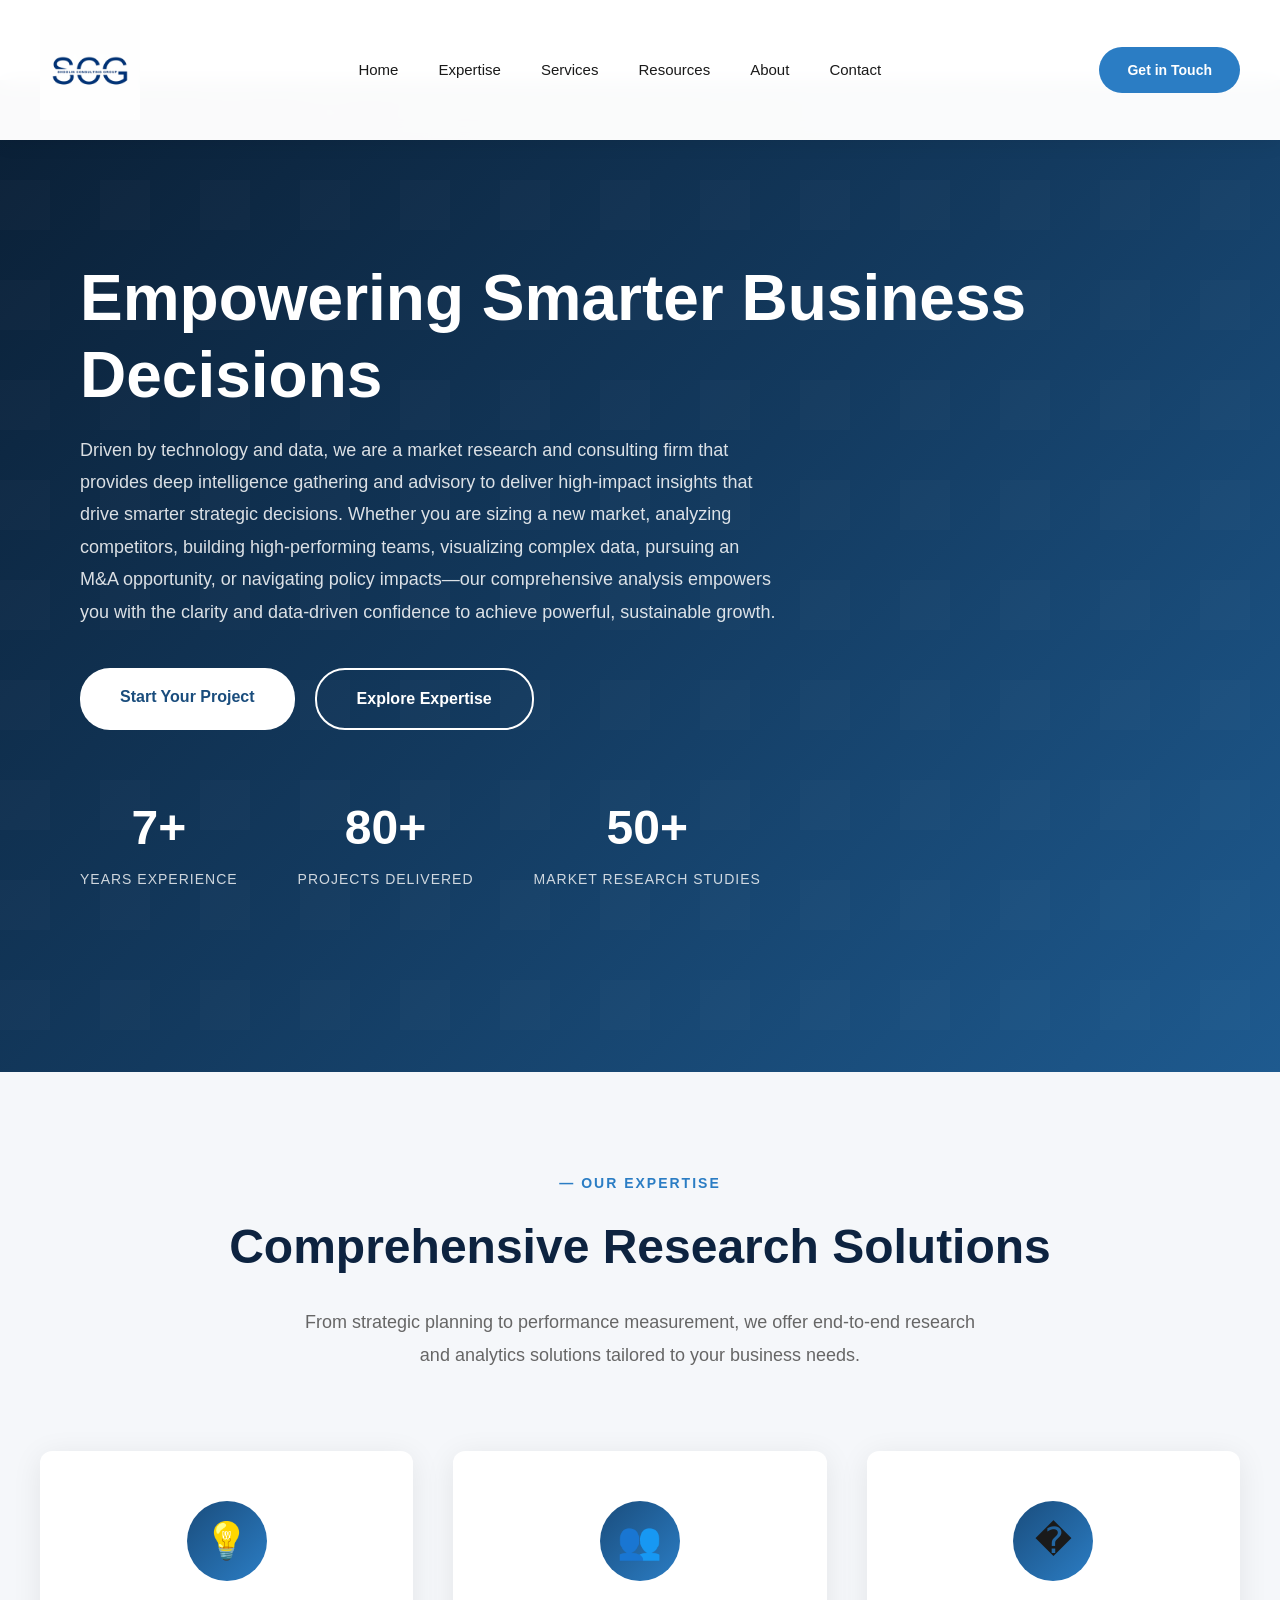
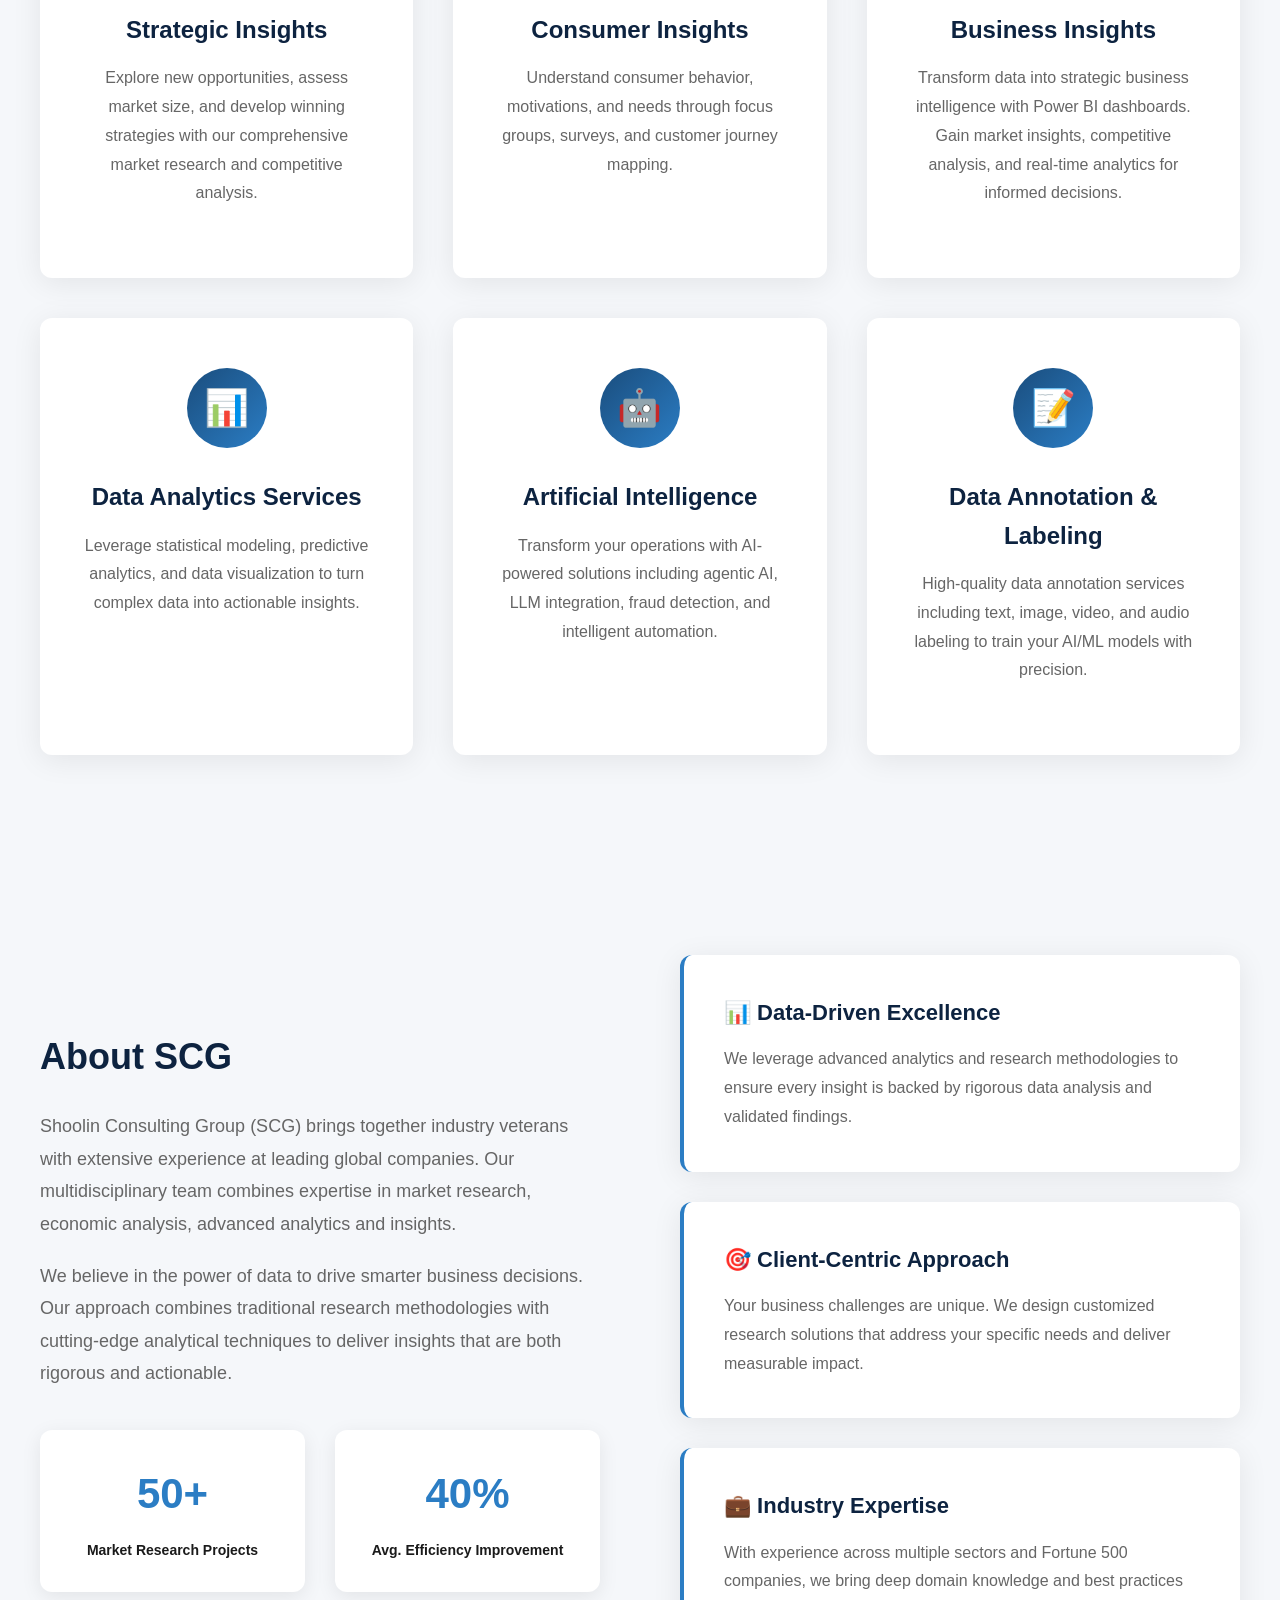
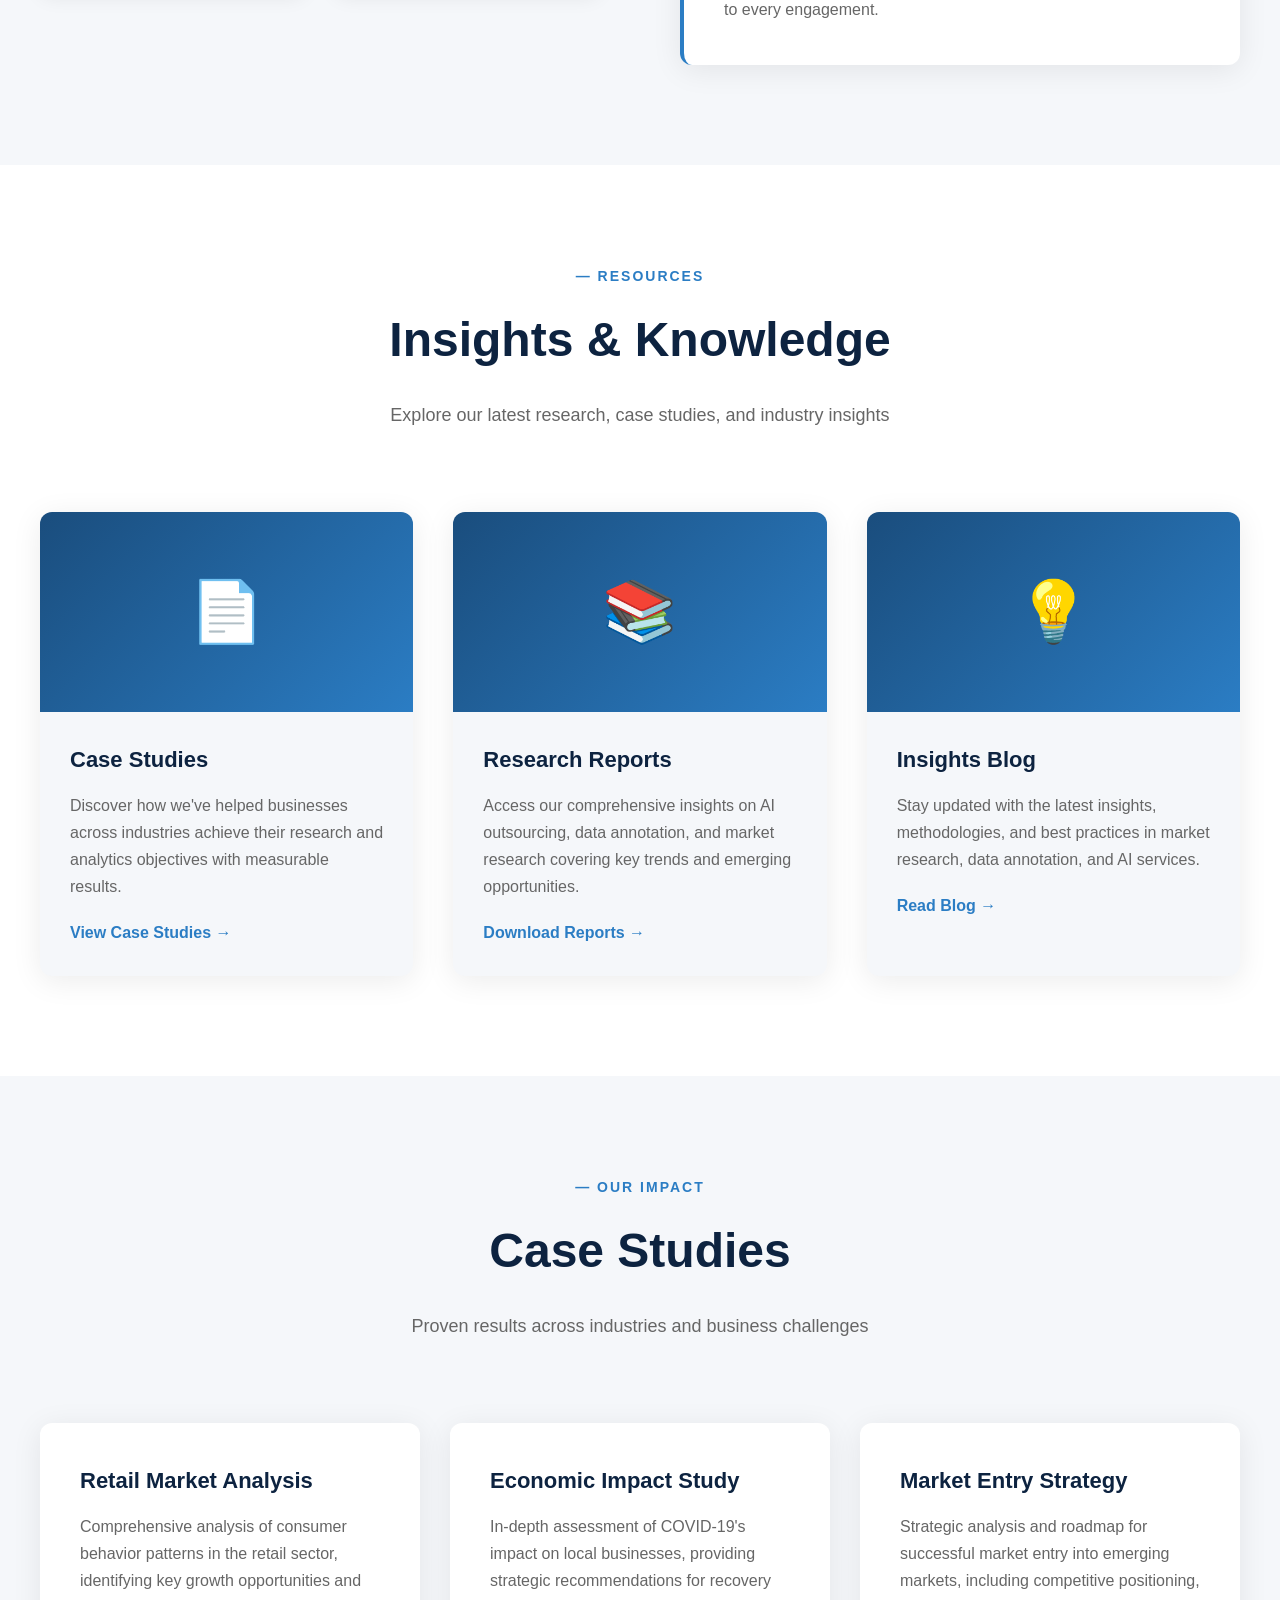
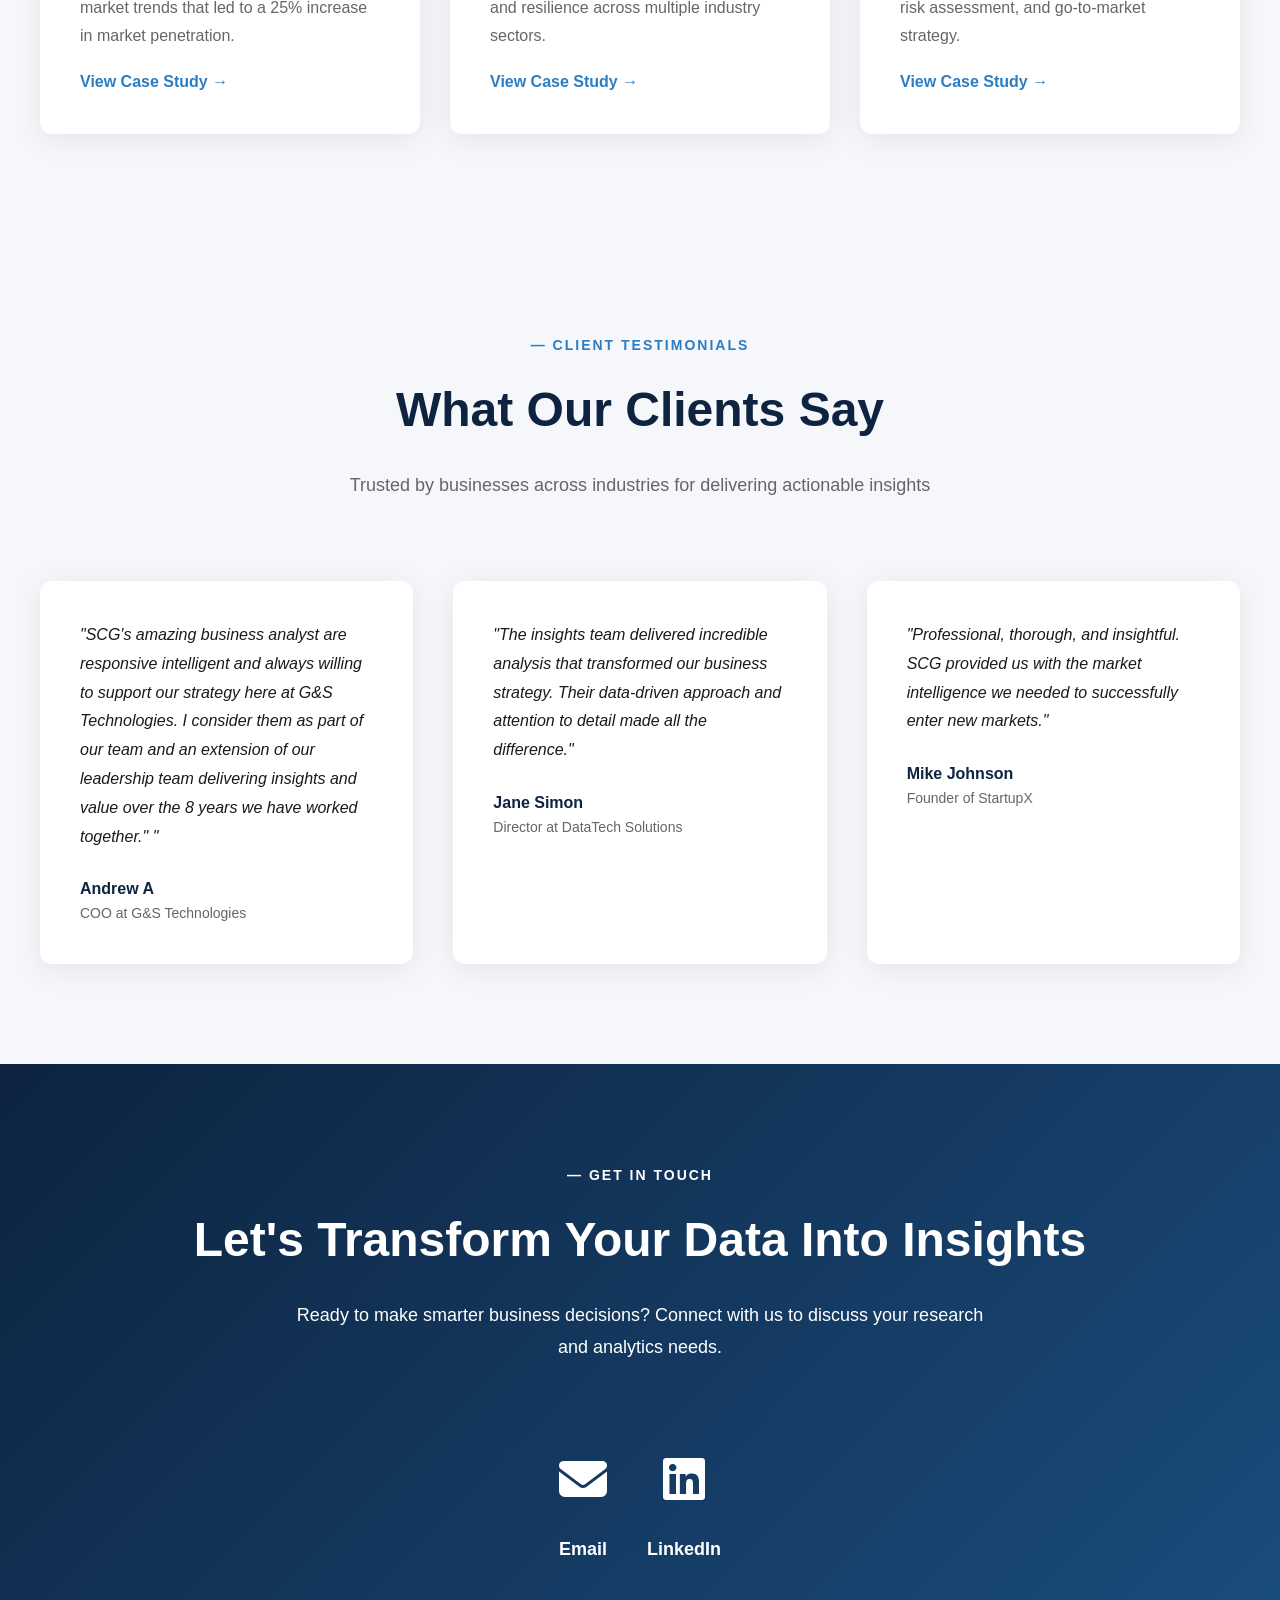
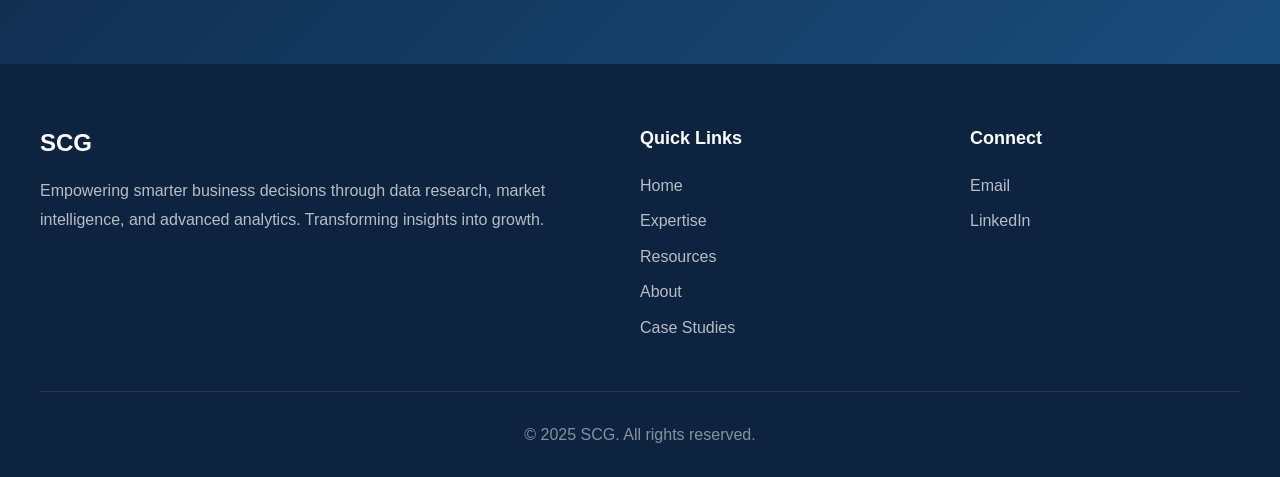
==== commit 632d800e: "Added reviews and feedbacks" ====
--- a/index.html
+++ b/index.html
@@ -1472,13 +1472,14 @@
 
             <div class="testimonial-grid">
                 <div class="testimonial-card">
-                    <p class="testimonial-text">"Exceptional market research that helped us identify key growth opportunities and make strategic decisions with confidence. The depth of analysis exceeded our expectations."</p>
-                    <div class="testimonial-author">John Doe</div>
-                    <div class="testimonial-role">CEO at TechCorp</div>
+                    <p class="testimonial-text">"SCG's amazing business analyst are responsive intelligent and always willing to support our strategy here at G&S Technologies. I consider them as part of our team and an extension of our leadership team delivering insights and value over the 8 years we have worked together."
+"</p>
+                    <div class="testimonial-author">Andrew A</div>
+                    <div class="testimonial-role">COO at G&S Technologies</div>
                 </div>
                 <div class="testimonial-card">
                     <p class="testimonial-text">"The insights team delivered incredible analysis that transformed our business strategy. Their data-driven approach and attention to detail made all the difference."</p>
-                    <div class="testimonial-author">Jane Smith</div>
+                    <div class="testimonial-author">Jane Simon</div>
                     <div class="testimonial-role">Director at DataTech Solutions</div>
                 </div>
                 <div class="testimonial-card">
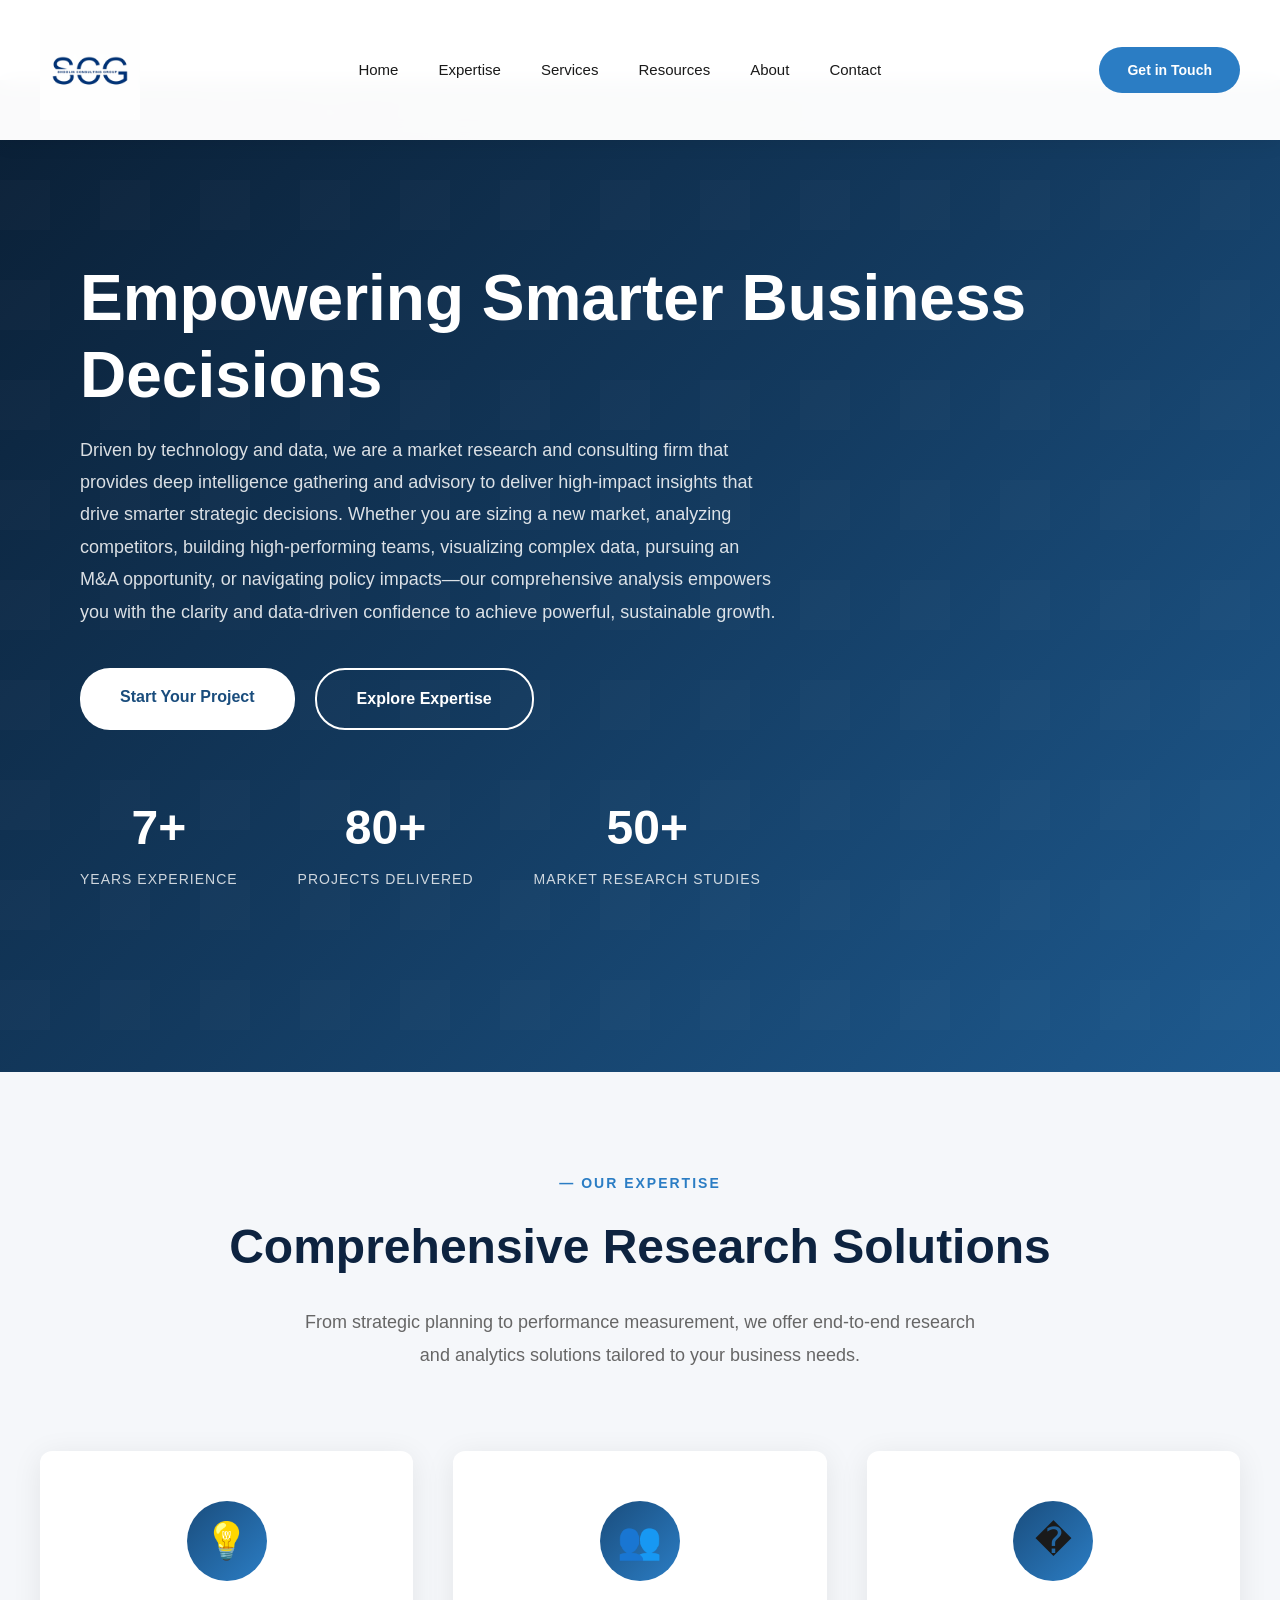
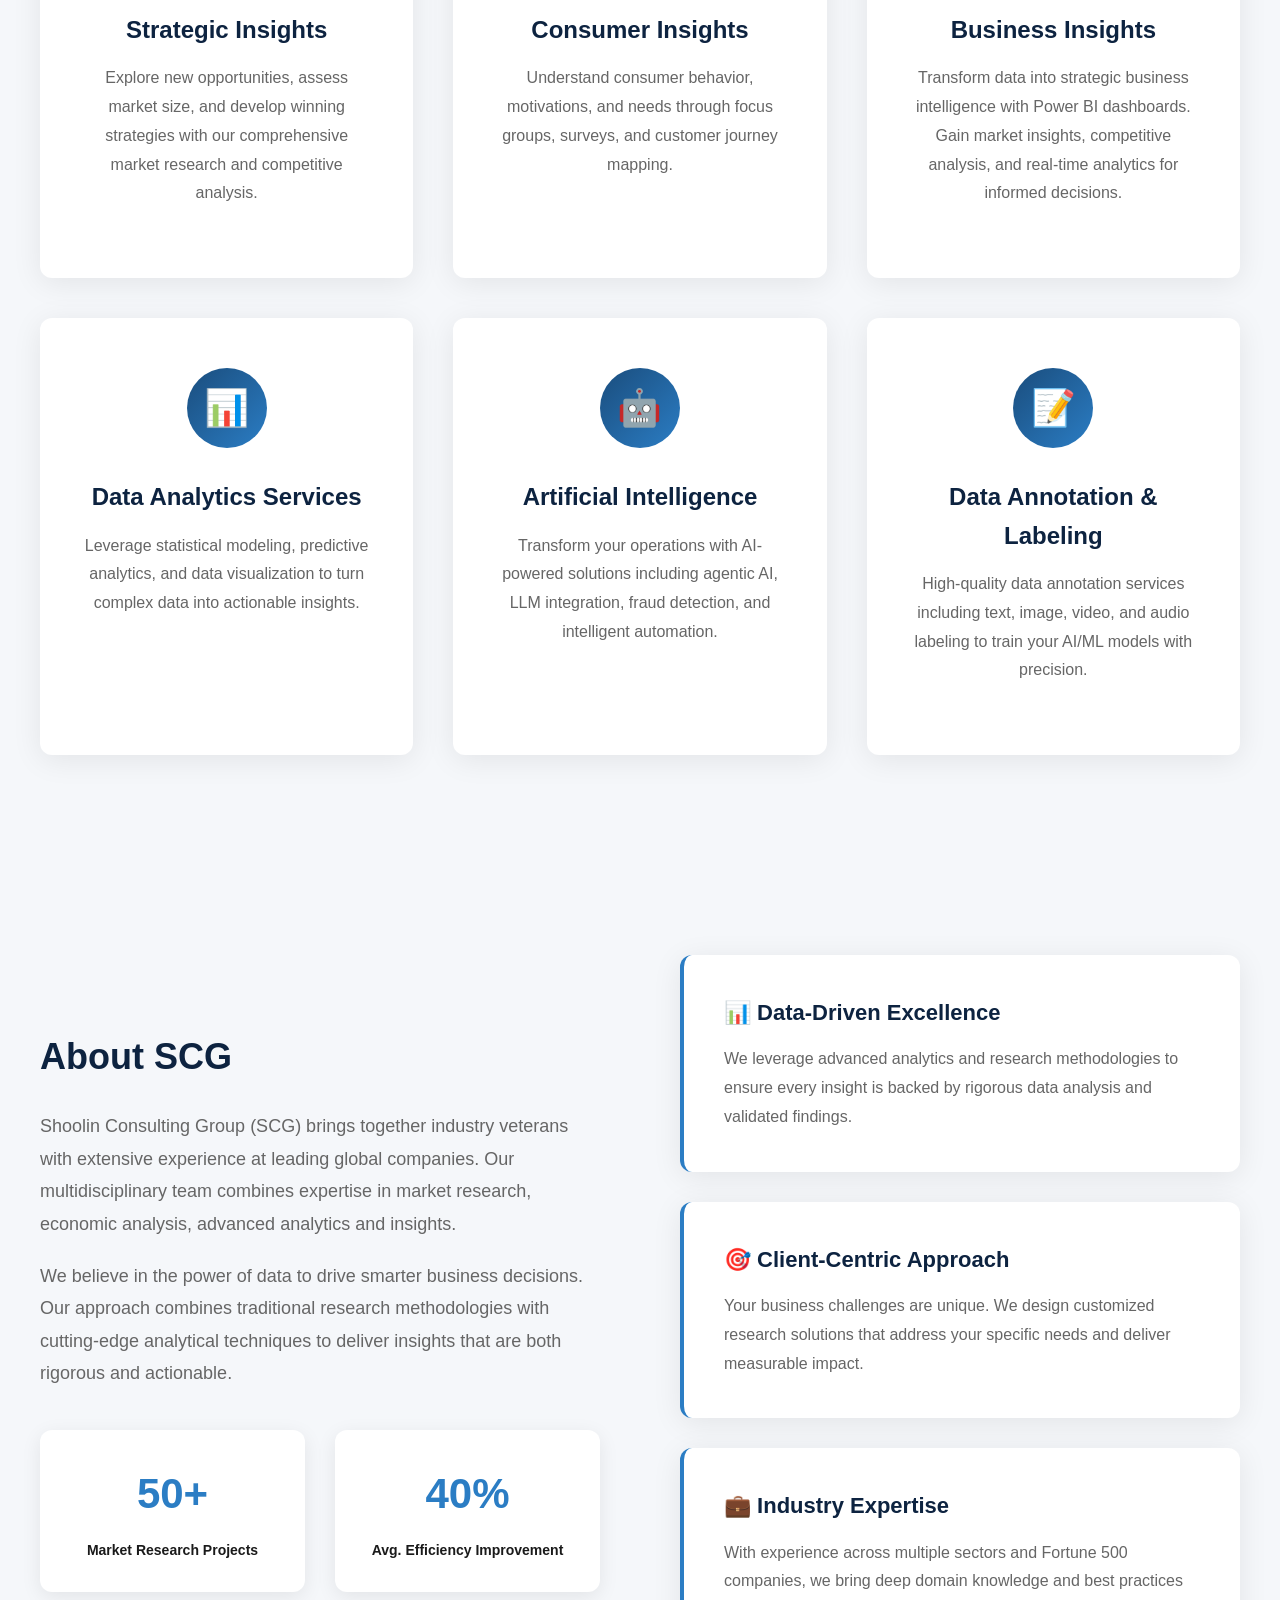
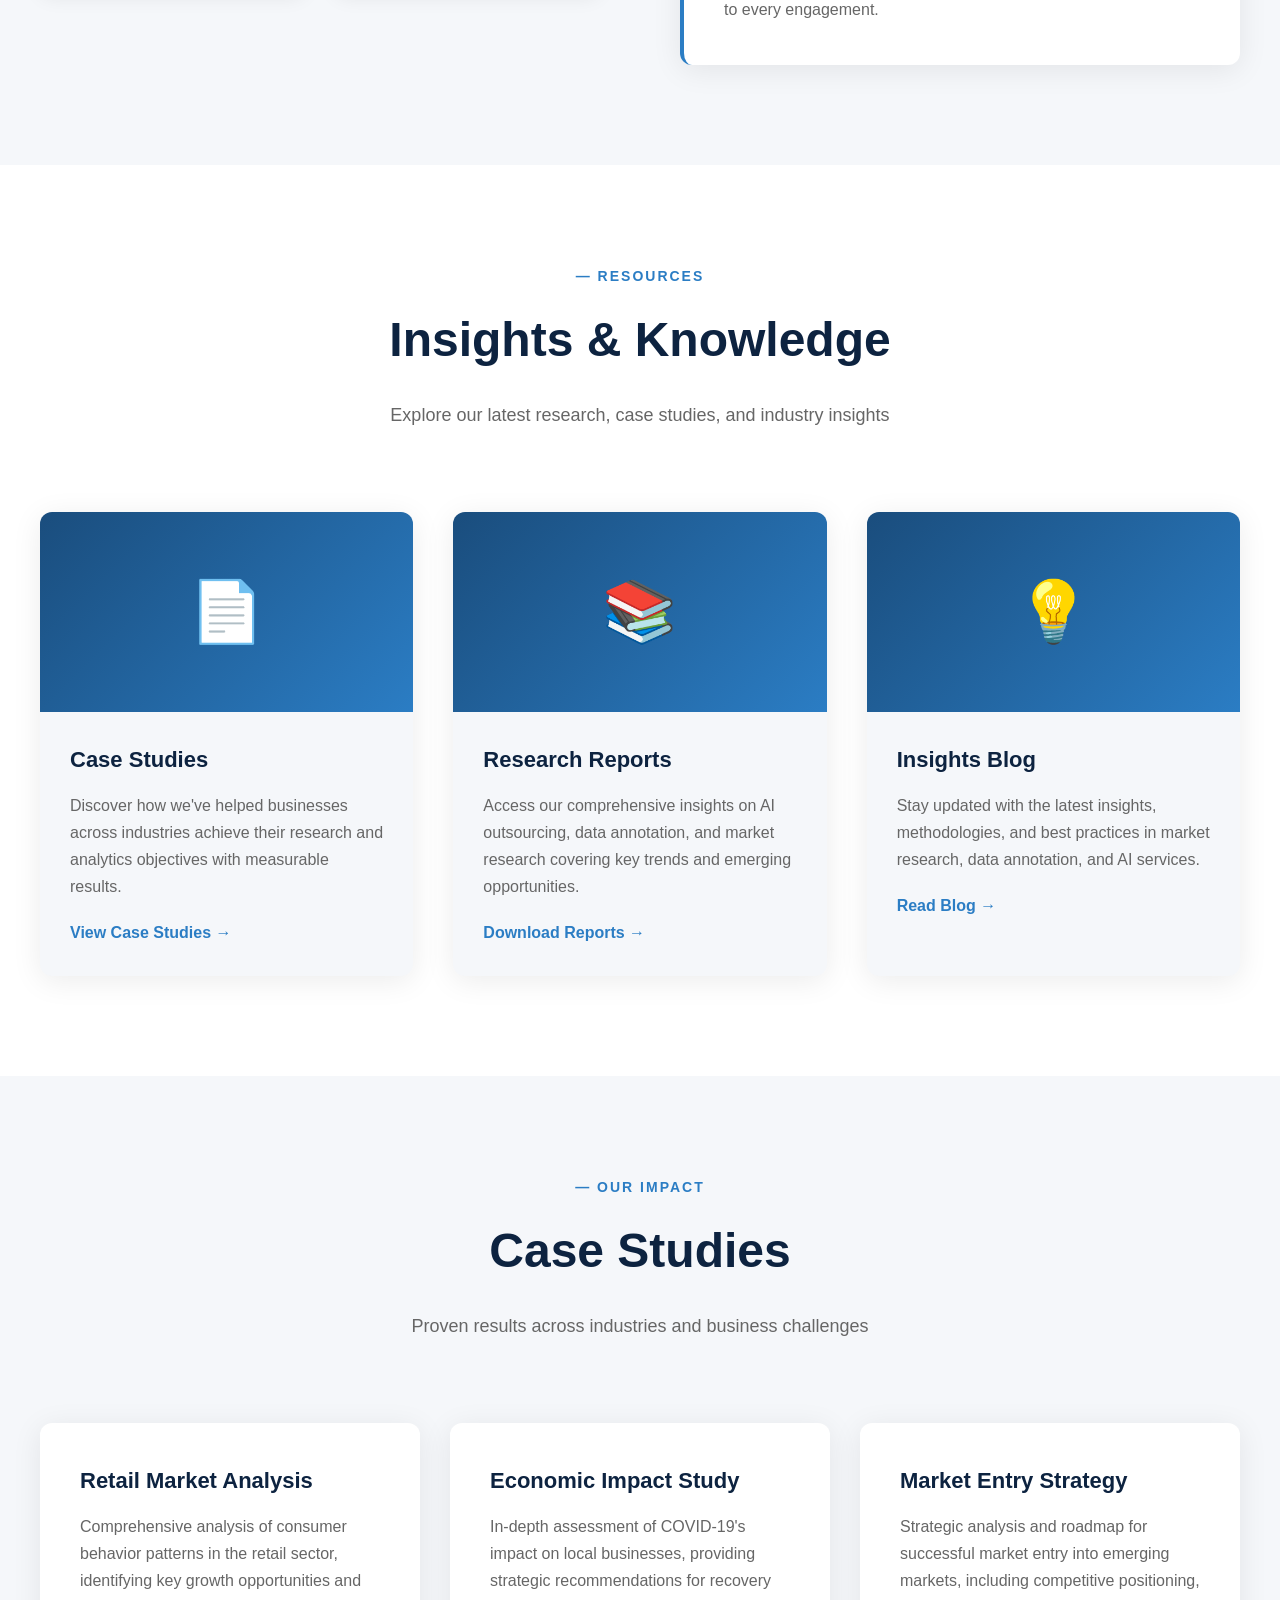
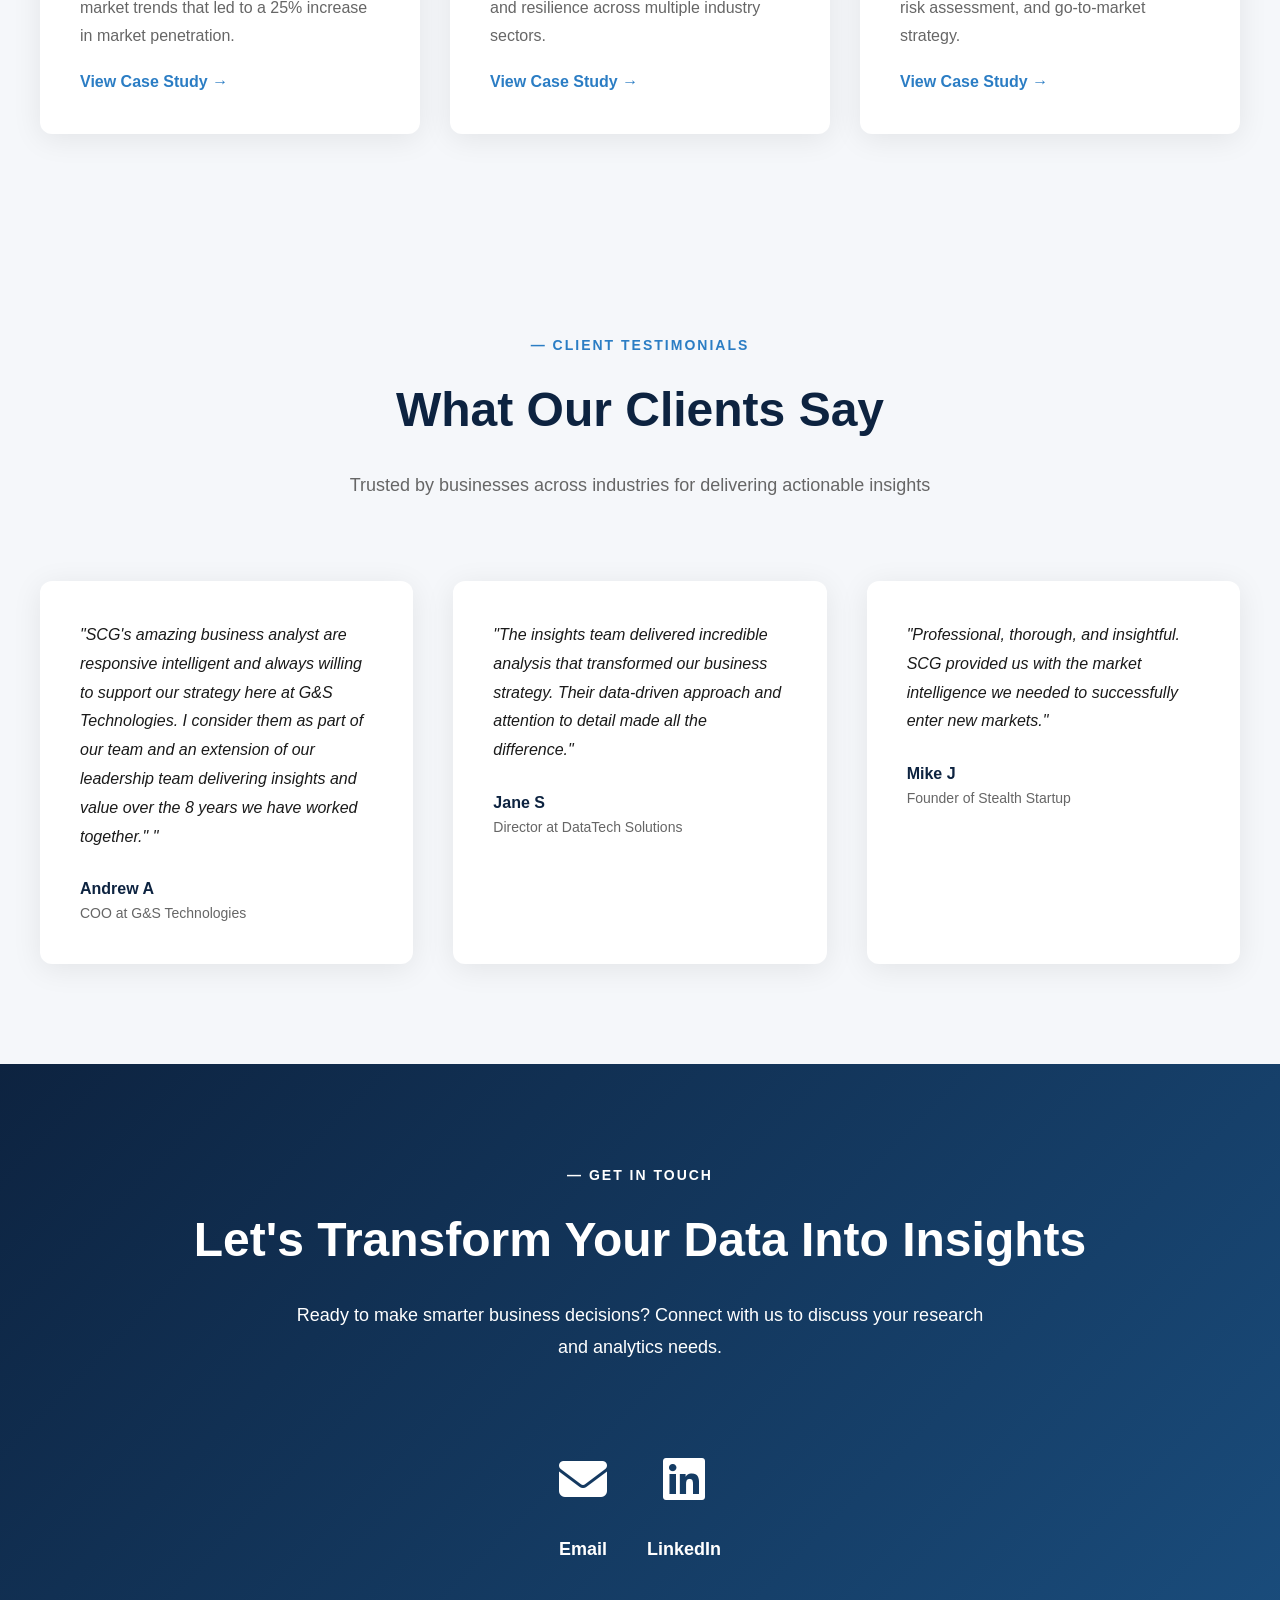
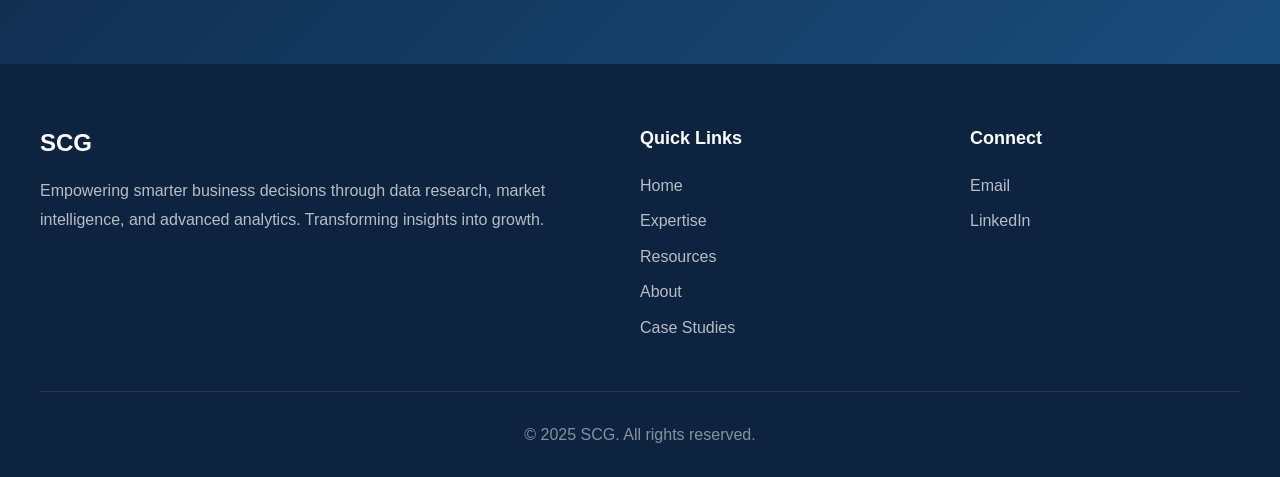
==== commit 9b56445e: "adding reviews and feedbacks" ====
--- a/index.html
+++ b/index.html
@@ -1479,13 +1479,13 @@
                 </div>
                 <div class="testimonial-card">
                     <p class="testimonial-text">"The insights team delivered incredible analysis that transformed our business strategy. Their data-driven approach and attention to detail made all the difference."</p>
-                    <div class="testimonial-author">Jane Simon</div>
+                    <div class="testimonial-author">Jane S</div>
                     <div class="testimonial-role">Director at DataTech Solutions</div>
                 </div>
                 <div class="testimonial-card">
                     <p class="testimonial-text">"Professional, thorough, and insightful. SCG provided us with the market intelligence we needed to successfully enter new markets."</p>
-                    <div class="testimonial-author">Mike Johnson</div>
-                    <div class="testimonial-role">Founder of StartupX</div>
+                    <div class="testimonial-author">Mike J</div>
+                    <div class="testimonial-role">Founder of Stealth Startup</div>
                 </div>
             </div>
         </div>
